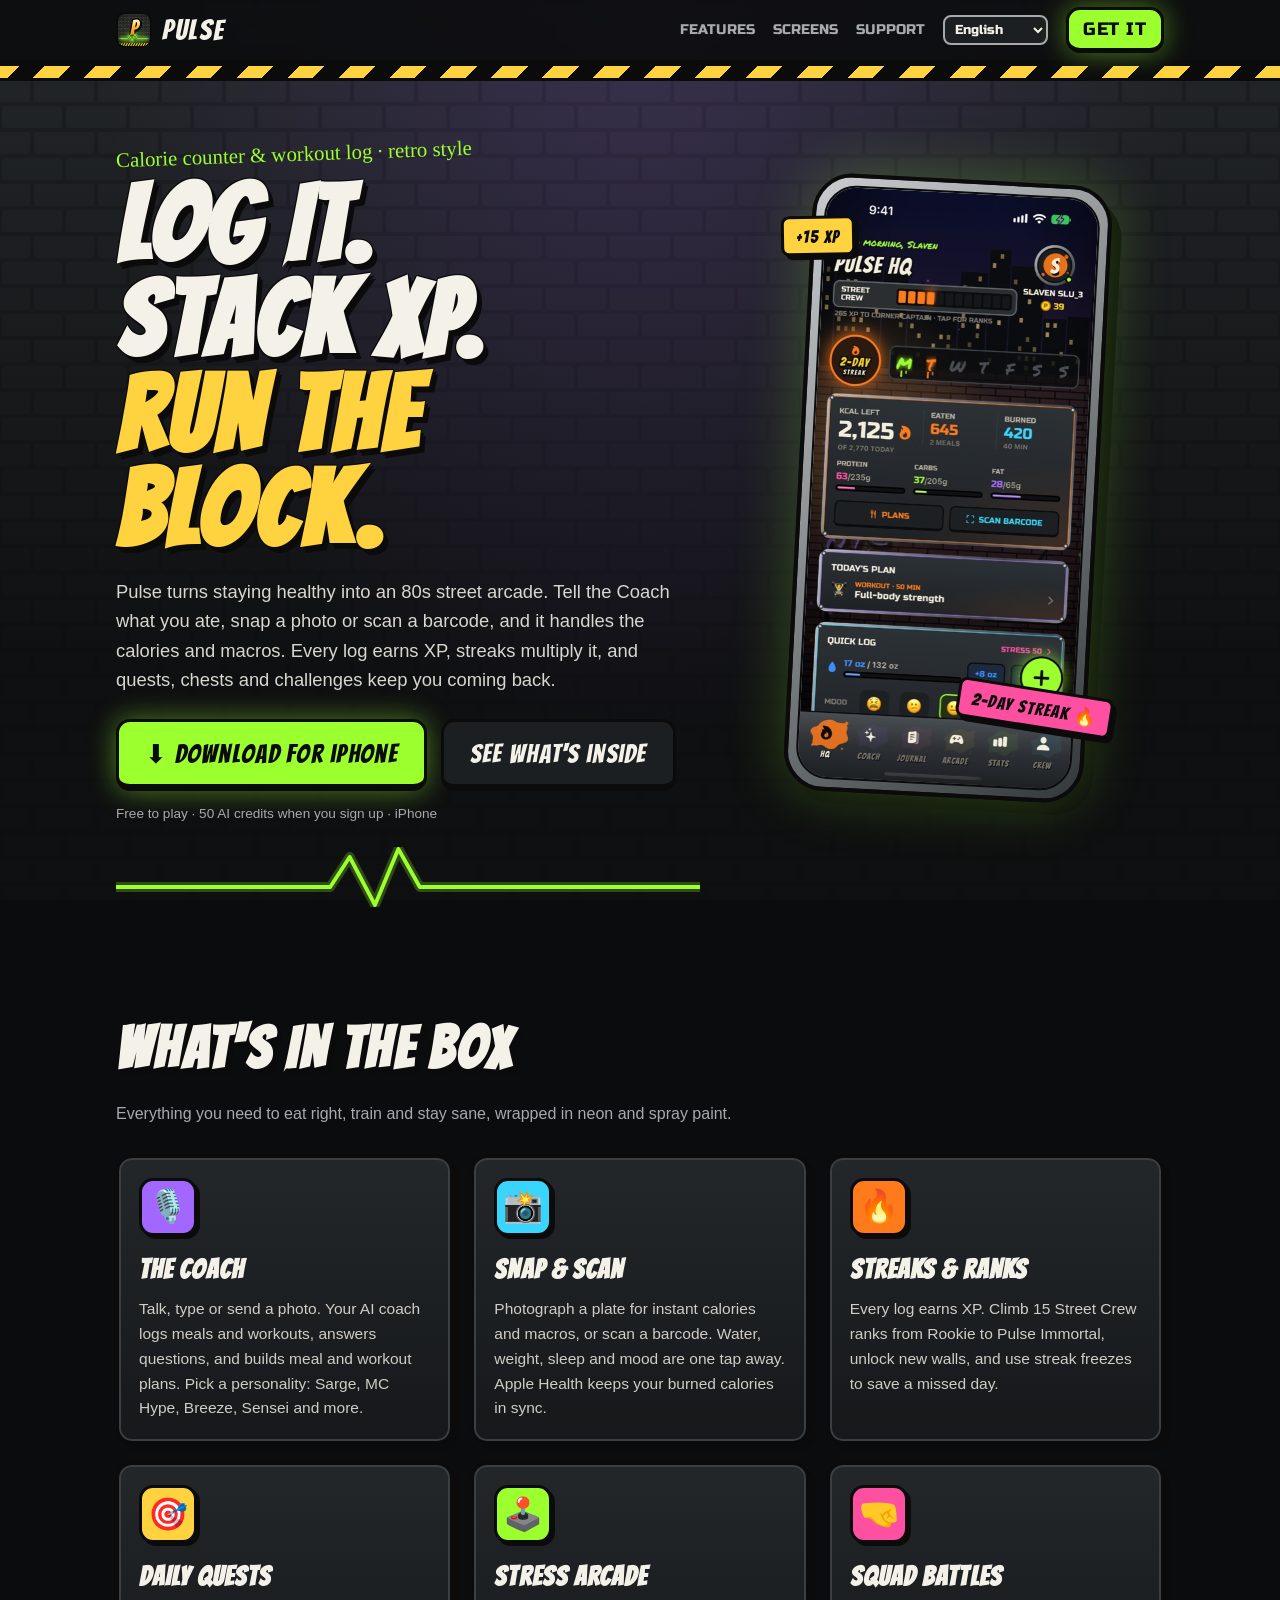
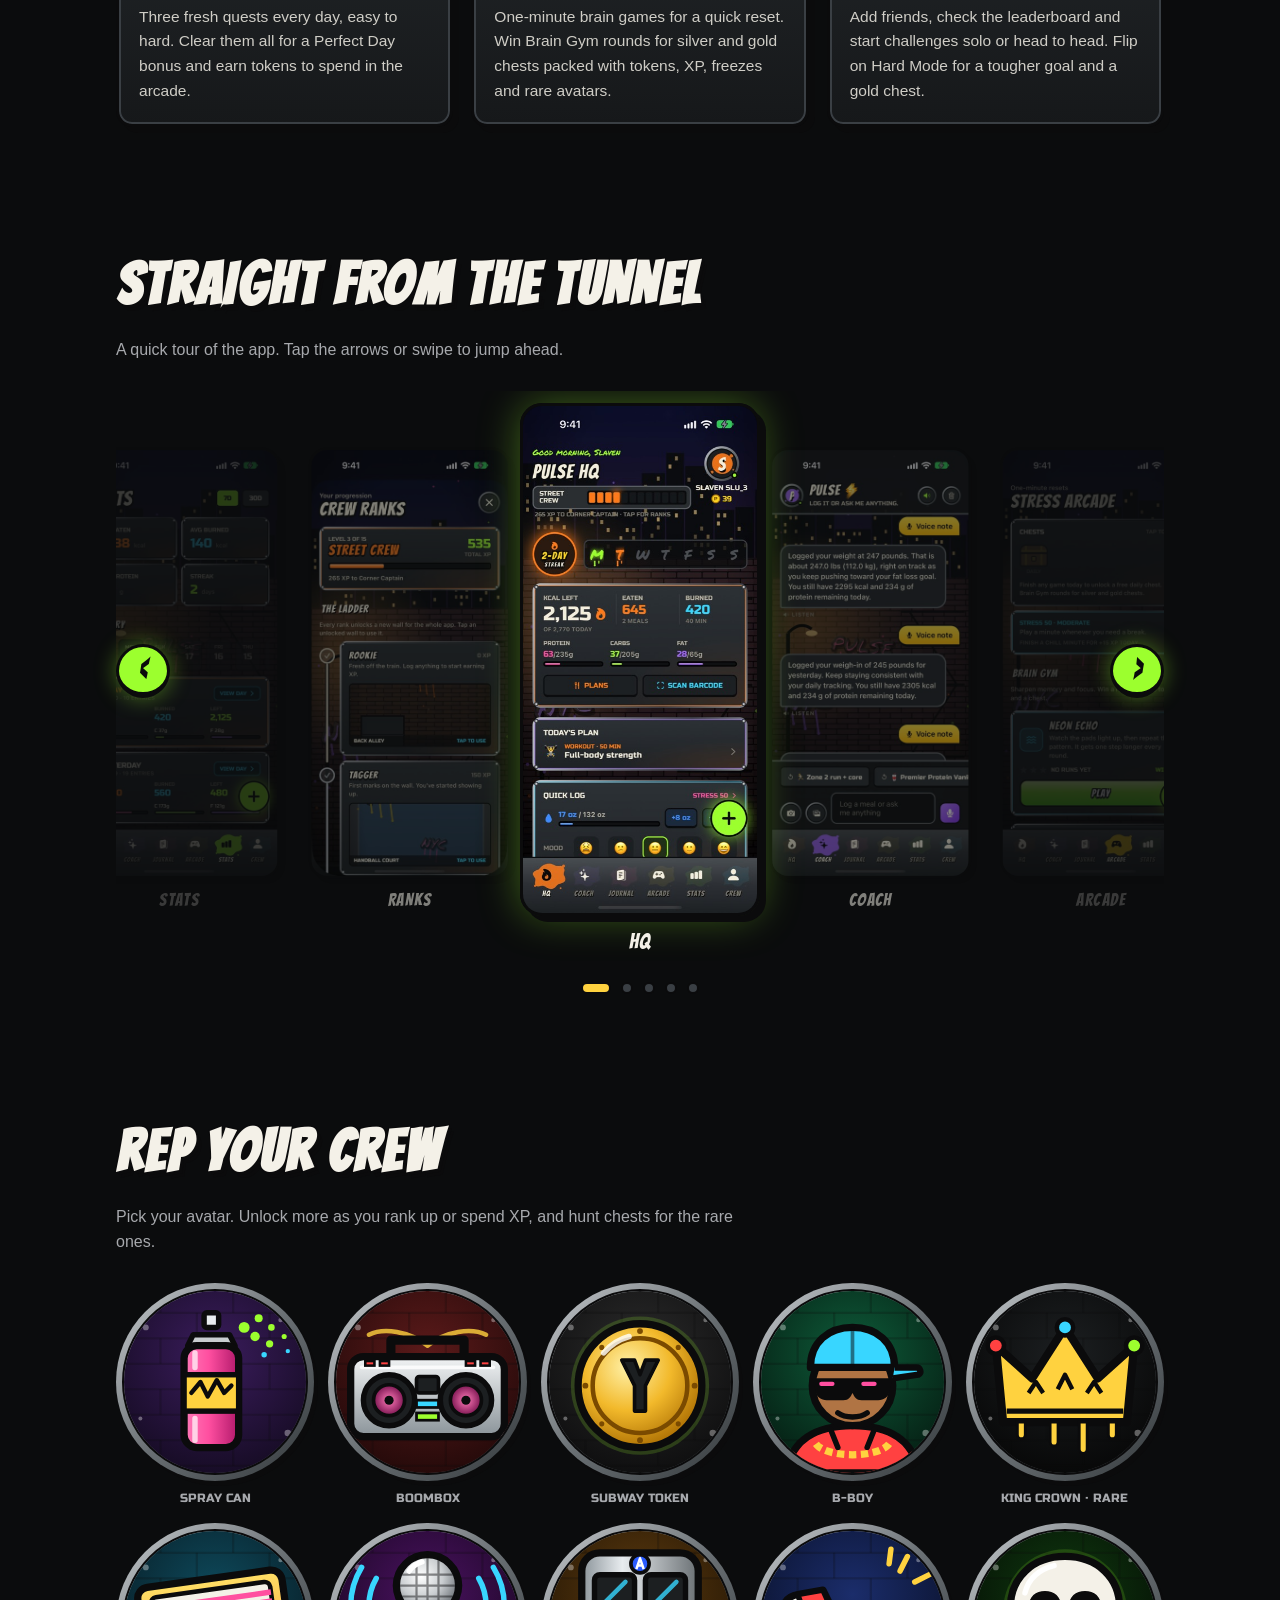
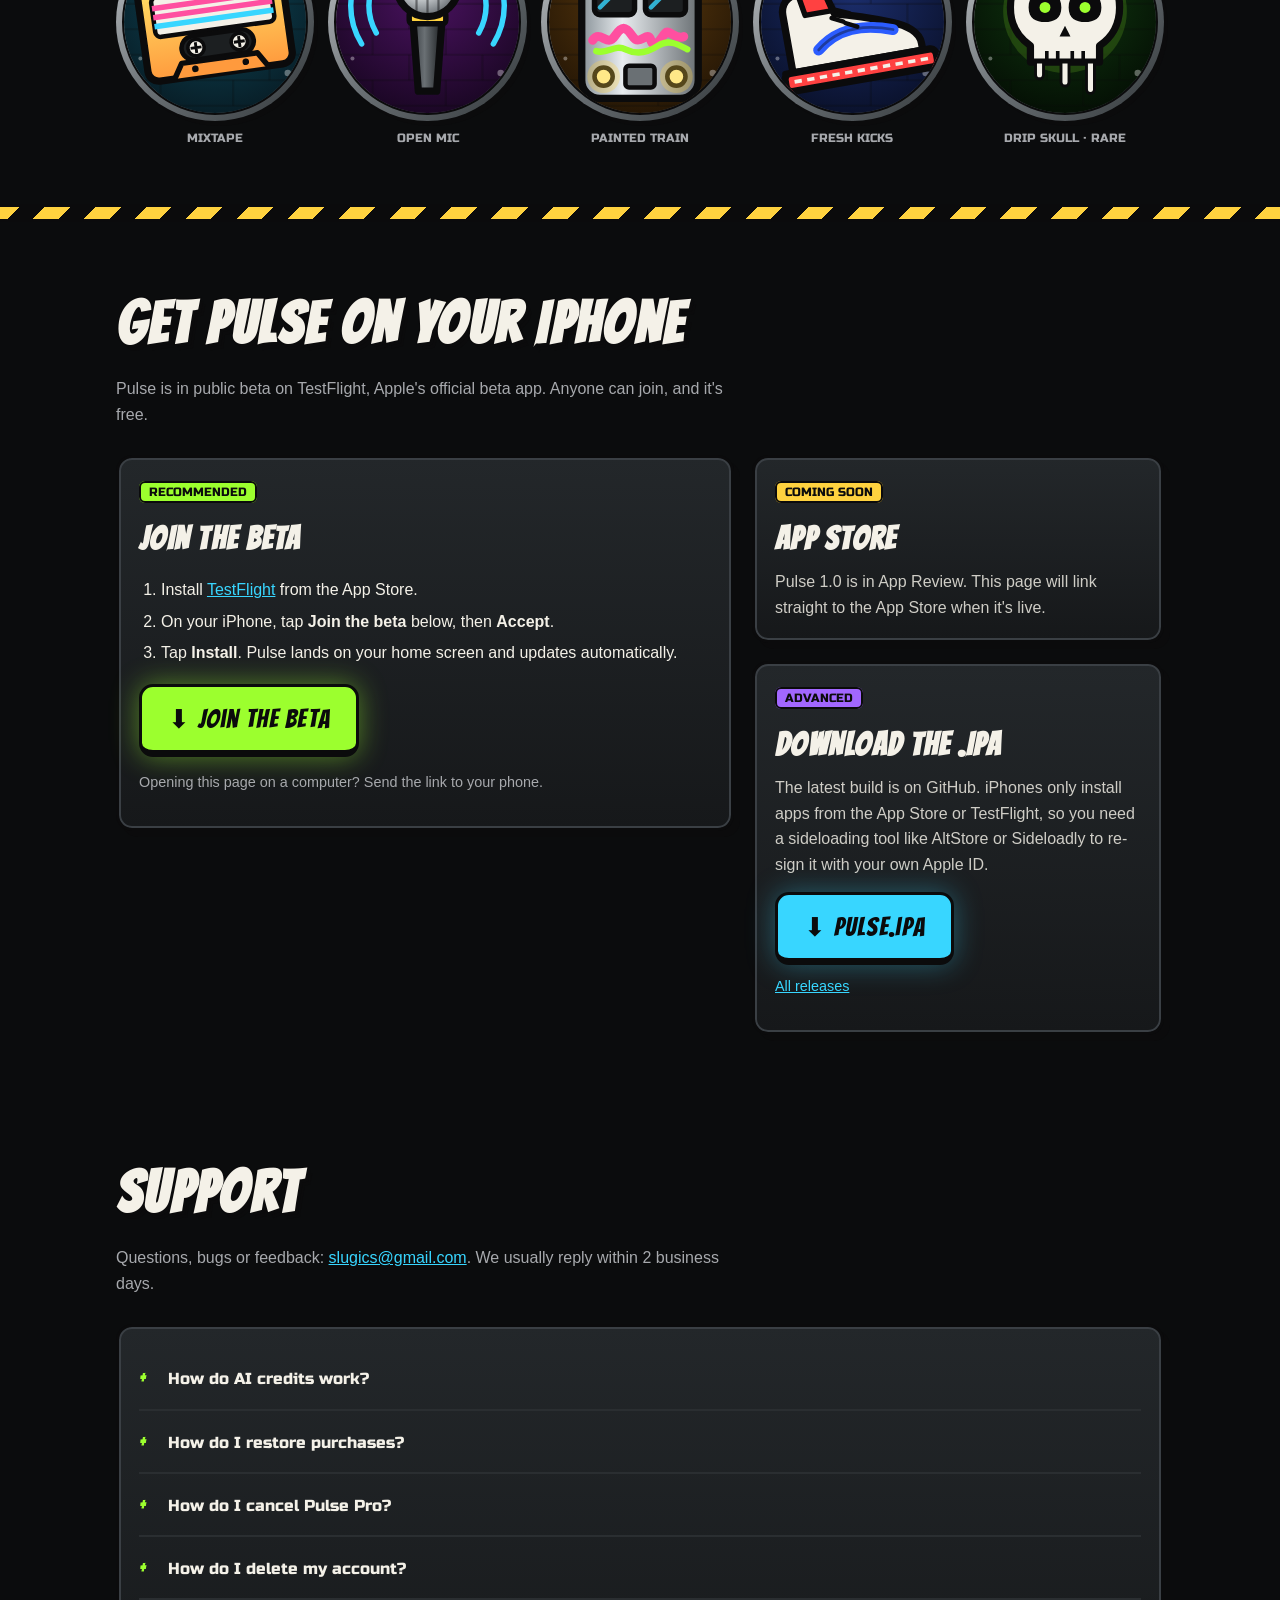
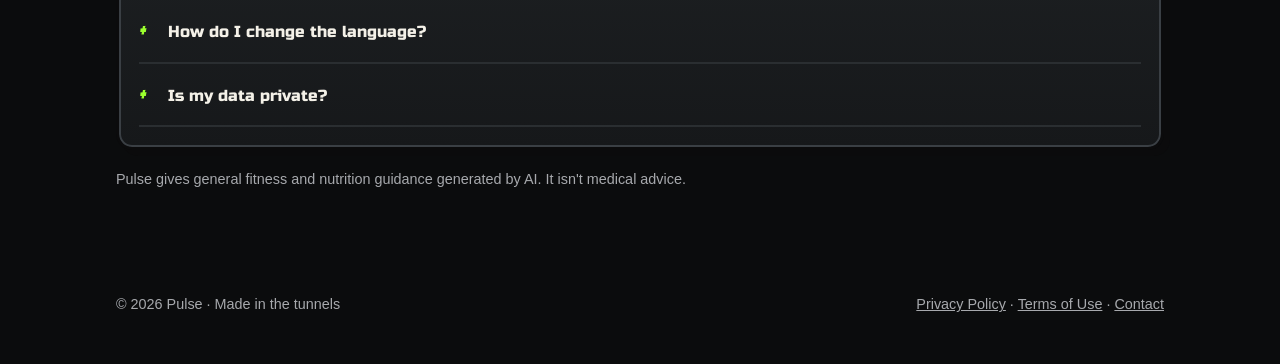
==== index.html @ f7d3ff86 "Use pulseretro.fit in share previews Co-Authored-By: Claude Opus 5.5 <noreply@anthropic.com>" ====
<!doctype html>
<html lang="en">
<head>
<meta charset="utf-8">
<meta name="viewport" content="width=device-width, initial-scale=1">
<title data-i18n="meta.title">Pulse: Retro Fitness Tracker</title>
<meta name="description" data-i18n-content="meta.desc" content="Pulse is a retro-style fitness tracker. Log meals, workouts, water and mood by talking, typing or snapping a photo. Count calories and macros, keep your streak, rank up and challenge your crew.">
<meta property="og:title" content="Pulse: Retro Fitness Tracker">
<meta property="og:description" content="Count calories, log workouts, keep your streak. A fitness tracker with an 80s retro style.">
<meta property="og:image" content="https://pulseretro.fit/img/icon.png">
<meta name="theme-color" content="#0b0c0d">
<link rel="icon" href="img/icon.png">
<link rel="apple-touch-icon" href="apple-touch-icon.png">
<link rel="preconnect" href="https://fonts.googleapis.com">
<link rel="preconnect" href="https://fonts.gstatic.com" crossorigin>
<link href="https://fonts.googleapis.com/css2?family=Bangers&family=Permanent+Marker&family=Russo+One&display=swap" rel="stylesheet">
<link rel="stylesheet" href="style.css">
</head>
<body>

<header class="top">
  <div class="wrap">
    <a class="brand" href="#"><img src="img/icon.png" alt=""><span>PULSE</span></a>
    <nav>
      <a href="#features" data-i18n="nav.features">Features</a>
      <a href="#screens" data-i18n="nav.screens">Screens</a>
      <a href="#support" data-i18n="nav.support">Support</a>
      <select class="lang" aria-label="Language"></select>
      <a class="btn" href="#install" data-i18n="nav.getIt">Get it</a>
    </nav>
  </div>
</header>

<div class="hazard"></div>

<section class="hero">
  <div class="wrap">
    <div>
      <span class="kicker" data-i18n="hero.kicker">Calorie counter &amp; workout log · retro style</span>
      <h1 class="outline" data-i18n-html="hero.title">LOG IT.<br>STACK XP.<br><span class="drip">RUN THE BLOCK.</span></h1>
      <p class="lead" data-i18n="hero.lead">Pulse turns staying healthy into an 80s street arcade. Tell the Coach what you ate, snap a photo or scan a barcode, and it handles the calories and macros. Every log earns XP, streaks multiply it, and quests, chests and challenges keep you coming back.</p>
      <div class="ctas">
        <a class="btn" href="#install" data-i18n="hero.download">⬇ Download for iPhone</a>
        <a class="btn ghost" href="#features" data-i18n="hero.see">See what's inside</a>
      </div>
      <p class="note" data-i18n="hero.note">Free to play · 50 AI credits when you sign up · iPhone</p>
    </div>
    <div class="phone">
      <img src="img/1-hq.jpg" alt="Pulse HQ screen: calories left, macros, streak and Street Crew rank" width="900" height="1951">
      <span class="sticker">+15 XP</span>
      <span class="sticker b" data-i18n="hero.streak">2-DAY STREAK 🔥</span>
    </div>
  </div>
  <div class="wrap">
    <svg class="pulse-line" viewBox="0 0 600 60" preserveAspectRatio="none" aria-hidden="true">
      <path d="M0 40H220l20-30 26 48 24-56 22 38H600" fill="none" stroke="#9cff2e" stroke-width="10" stroke-linejoin="round" opacity="0.25"/>
      <path d="M0 40H220l20-30 26 48 24-56 22 38H600" fill="none" stroke="#9cff2e" stroke-width="4" stroke-linejoin="round"/>
    </svg>
  </div>
</section>

<section id="features">
  <div class="wrap">
    <h2 class="section-title outline" data-i18n="features.title">WHAT'S IN THE BOX</h2>
    <p class="section-sub" data-i18n="features.sub">Everything you need to eat right, train and stay sane, wrapped in neon and spray paint.</p>
    <div class="features">
      <div class="panel feature">
        <div class="icon" style="background:var(--violet)">🎙️</div>
        <h3 data-i18n="f1.t">THE COACH</h3>
        <p data-i18n="f1.p">Talk, type or send a photo. Your AI coach logs meals and workouts, answers questions, and builds meal and workout plans. Pick a personality: Sarge, MC Hype, Breeze, Sensei and more.</p>
      </div>
      <div class="panel feature">
        <div class="icon" style="background:var(--cyan)">📸</div>
        <h3 data-i18n="f2.t">SNAP &amp; SCAN</h3>
        <p data-i18n="f2.p">Photograph a plate for instant calories and macros, or scan a barcode. Water, weight, sleep and mood are one tap away. Apple Health keeps your burned calories in sync.</p>
      </div>
      <div class="panel feature">
        <div class="icon" style="background:var(--orange)">🔥</div>
        <h3 data-i18n="f3.t">STREAKS &amp; RANKS</h3>
        <p data-i18n="f3.p">Every log earns XP. Climb 15 Street Crew ranks from Rookie to Pulse Immortal, unlock new walls, and use streak freezes to save a missed day.</p>
      </div>
      <div class="panel feature">
        <div class="icon" style="background:var(--yellow)">🎯</div>
        <h3 data-i18n="f4.t">DAILY QUESTS</h3>
        <p data-i18n="f4.p">Three fresh quests every day, easy to hard. Clear them all for a Perfect Day bonus and earn tokens to spend in the arcade.</p>
      </div>
      <div class="panel feature">
        <div class="icon" style="background:var(--lime)">🕹️</div>
        <h3 data-i18n="f5.t">STRESS ARCADE</h3>
        <p data-i18n="f5.p">One-minute brain games for a quick reset. Win Brain Gym rounds for silver and gold chests packed with tokens, XP, freezes and rare avatars.</p>
      </div>
      <div class="panel feature">
        <div class="icon" style="background:var(--pink)">🤜</div>
        <h3 data-i18n="f6.t">SQUAD BATTLES</h3>
        <p data-i18n="f6.p">Add friends, check the leaderboard and start challenges solo or head to head. Flip on Hard Mode for a tougher goal and a gold chest.</p>
      </div>
    </div>
  </div>
</section>

<section id="screens">
  <div class="wrap">
    <h2 class="section-title outline" data-i18n="screens.title">STRAIGHT FROM THE TUNNEL</h2>
    <p class="section-sub" data-i18n="screens.sub">A quick tour of the app. Tap the arrows or swipe to jump ahead.</p>
    <div class="shots" aria-roledescription="carousel" aria-label="App screenshots">
      <button class="arrow prev" type="button" aria-label="Previous screen" data-i18n-aria="screens.prev">‹</button>
      <div class="viewport">
        <div class="track">
      <figure><img src="img/1-hq.jpg" alt="HQ: daily calories, macros and streak" loading="lazy" width="900" height="1951"><figcaption>HQ</figcaption></figure>
      <figure><img src="img/2-coach.jpg" alt="Coach: chat with your AI coach" loading="lazy" width="900" height="1951"><figcaption>COACH</figcaption></figure>
      <figure><img src="img/3-arcade.jpg" alt="Stress Arcade: chests and brain games" loading="lazy" width="900" height="1951"><figcaption>ARCADE</figcaption></figure>
      <figure><img src="img/4-stats.jpg" alt="Stats: trends and history" loading="lazy" width="900" height="1951"><figcaption data-i18n="cap.stats">STATS</figcaption></figure>
      <figure><img src="img/5-ranks.jpg" alt="Ranks: the Street Crew ladder" loading="lazy" width="900" height="1951"><figcaption data-i18n="cap.ranks">RANKS</figcaption></figure>
        </div>
      </div>
      <button class="arrow next" type="button" aria-label="Next screen" data-i18n-aria="screens.next">›</button>
      <div class="dots" role="tablist" aria-label="Choose a screen"></div>
    </div>
  </div>
</section>

<section id="crew">
  <div class="wrap">
    <h2 class="section-title outline" data-i18n="crew.title">REP YOUR CREW</h2>
    <p class="section-sub" data-i18n="crew.sub">Pick your avatar. Unlock more as you rank up or spend XP, and hunt chests for the rare ones.</p>
    <div class="crew">
      <figure><div class="ring"><img src="img/avatars/spray.svg" alt="" loading="lazy"></div><figcaption>Spray Can</figcaption></figure>
      <figure><div class="ring"><img src="img/avatars/boombox.svg" alt="" loading="lazy"></div><figcaption>Boombox</figcaption></figure>
      <figure><div class="ring"><img src="img/avatars/token.svg" alt="" loading="lazy"></div><figcaption>Subway Token</figcaption></figure>
      <figure><div class="ring"><img src="img/avatars/bboy.svg" alt="" loading="lazy"></div><figcaption>B-Boy</figcaption></figure>
      <figure><div class="ring"><img src="img/avatars/crown.svg" alt="" loading="lazy"></div><figcaption>King Crown · rare</figcaption></figure>
      <figure><div class="ring"><img src="img/avatars/cassette.svg" alt="" loading="lazy"></div><figcaption>Mixtape</figcaption></figure>
      <figure><div class="ring"><img src="img/avatars/mic.svg" alt="" loading="lazy"></div><figcaption>Open Mic</figcaption></figure>
      <figure><div class="ring"><img src="img/avatars/train.svg" alt="" loading="lazy"></div><figcaption>Painted Train</figcaption></figure>
      <figure><div class="ring"><img src="img/avatars/sneaker.svg" alt="" loading="lazy"></div><figcaption>Fresh Kicks</figcaption></figure>
      <figure><div class="ring"><img src="img/avatars/skull.svg" alt="" loading="lazy"></div><figcaption>Drip Skull · rare</figcaption></figure>
    </div>
  </div>
</section>

<div class="hazard"></div>

<section id="install">
  <div class="wrap">
    <h2 class="section-title outline" data-i18n="install.title">GET PULSE ON YOUR IPHONE</h2>
    <p class="section-sub" data-i18n="install.sub">Pulse is in public beta on TestFlight, Apple's official beta app. Anyone can join, and it's free.</p>
    <div class="install">
      <div class="panel">
        <span class="badge" data-i18n="badge.rec">Recommended</span>
        <h3 data-i18n="beta.t">JOIN THE BETA</h3>
        <ol>
          <li data-i18n-html="beta.1">Install <a href="https://apps.apple.com/app/testflight/id899247664">TestFlight</a> from the App Store.</li>
          <li data-i18n-html="beta.2">On your iPhone, tap <strong>Join the beta</strong> below, then <strong>Accept</strong>.</li>
          <li data-i18n-html="beta.3">Tap <strong>Install</strong>. Pulse lands on your home screen and updates automatically.</li>
        </ol>
        <a class="btn" href="https://testflight.apple.com/join/YmezgdX3" data-i18n="beta.btn">⬇ Join the beta</a>
        <p class="dim" style="margin-top:14px" data-i18n="beta.note">Opening this page on a computer? Send the link to your phone.</p>
      </div>
      <div class="side">
        <div class="panel">
          <span class="badge soon" data-i18n="badge.soon">Coming soon</span>
          <h3 data-i18n="store.t">APP STORE</h3>
          <p style="margin:0;color:#cfcdc6" data-i18n="store.p">Pulse 1.0 is in App Review. This page will link straight to the App Store when it's live.</p>
        </div>
        <div class="panel">
          <span class="badge adv" data-i18n="badge.adv">Advanced</span>
          <h3 data-i18n="ipa.t">DOWNLOAD THE .IPA</h3>
          <p style="margin:0 0 14px;color:#cfcdc6" data-i18n="ipa.p">The latest build is on GitHub. iPhones only install apps from the App Store or TestFlight, so you need a sideloading tool like AltStore or Sideloadly to re-sign it with your own Apple ID.</p>
          <a class="btn alt" href="https://github.com/sslugic/pulse/releases/latest/download/Pulse.ipa">⬇ Pulse.ipa</a>
          <p class="dim" style="margin-top:10px"><a href="https://github.com/sslugic/pulse/releases" data-i18n="ipa.all">All releases</a></p>
        </div>
      </div>
    </div>
  </div>
</section>

<section id="support">
  <div class="wrap">
    <h2 class="section-title outline" data-i18n="support.title">SUPPORT</h2>
    <p class="section-sub" data-i18n-html="support.sub">Questions, bugs or feedback: <a href="mailto:slugics@gmail.com">slugics@gmail.com</a>. We usually reply within 2 business days.</p>
    <div class="panel faq">
      <details><summary data-i18n="faq1.q">How do AI credits work?</summary><p data-i18n-html="faq1.a">The Coach, plans and recaps use AI credits. New accounts get 50 free credits. You can buy credit packs or subscribe to Pulse Pro in Crew → Credits, where the cost of each feature is listed. You can also earn free credits by inviting friends or trading XP.</p></details>
      <details><summary data-i18n="faq2.q">How do I restore purchases?</summary><p data-i18n-html="faq2.a">Crew → Credits → Restore purchases. Sign in with the same Apple ID you bought with.</p></details>
      <details><summary data-i18n="faq3.q">How do I cancel Pulse Pro?</summary><p data-i18n-html="faq3.a">iPhone Settings → your name → Subscriptions → Pulse Pro → Cancel. You keep your credits until the end of the period.</p></details>
      <details><summary data-i18n="faq4.q">How do I delete my account?</summary><p data-i18n-html="faq4.a">Crew → Account → Delete account. This deletes your account, credits and cloud backup.</p></details>
      <details><summary data-i18n="faq5.q">How do I change the language?</summary><p data-i18n-html="faq5.a">Pulse follows your iPhone's language. To change it just for Pulse: Settings → Apps → Pulse → Language.</p></details>
      <details><summary data-i18n="faq6.q">Is my data private?</summary><p data-i18n-html="faq6.a">Your logs stay on your phone unless you turn on cloud backup. Read the <a href="privacy.html">Privacy Policy</a> for the details.</p></details>
    </div>
    <p class="dim" style="margin-top:18px" data-i18n="support.disclaimer">Pulse gives general fitness and nutrition guidance generated by AI. It isn't medical advice.</p>
  </div>
</section>

<footer>
  <div class="wrap">
    <span data-i18n="footer.made">© 2026 Pulse · Made in the tunnels</span>
    <span><a href="privacy.html" data-i18n="footer.privacy">Privacy Policy</a> · <a href="terms.html" data-i18n="footer.terms">Terms of Use</a> · <a href="mailto:slugics@gmail.com" data-i18n="footer.contact">Contact</a></span>
  </div>
</footer>

<script>
  // Screenshot slideshow: the active screen sits centred and advances on its own; arrows, dots,
  // swipes and taps on a neighbour jump to a screen. Pauses on hover, focus and when off-screen.
  (function () {
    var root = document.querySelector('.shots');
    if (!root) return;
    var viewport = root.querySelector('.viewport');
    var track = root.querySelector('.track');
    var slides = Array.prototype.slice.call(track.children);
    var dots = root.querySelector('.dots');
    var i = 0, timer = null, hover = false, visible = true;
    var reduced = window.matchMedia('(prefers-reduced-motion: reduce)').matches;

    slides.forEach(function (fig, n) {
      var b = document.createElement('button');
      b.type = 'button';
      b.setAttribute('aria-label', fig.querySelector('figcaption').textContent);
      b.addEventListener('click', function () { go(n); });
      dots.appendChild(b);
      fig.addEventListener('click', function () { if (n !== i) go(n); });
    });

    // Each screen sits at its circular distance from the active one (-2..2 for five), so there are
    // always neighbours on both sides; one that wraps around the back moves without animating.
    var prevOff = [];
    function layout() {
      var w = slides[0].offsetWidth, gap = w * 0.12, half = Math.floor(slides.length / 2);
      track.style.height = slides[0].offsetHeight + 'px';
      slides.forEach(function (f, n) {
        var off = ((n - i + slides.length + half) % slides.length) - half;
        f.classList.toggle('jump', prevOff[n] != null && Math.abs(off - prevOff[n]) > 1);
        prevOff[n] = off;
        var scale = off === 0 ? 1 : 0.84;
        f.style.transform = 'translateX(' + off * (w * 0.84 + gap) + 'px) scale(' + scale + ')';
        f.style.opacity = off === 0 ? '1' : Math.abs(off) === 1 ? '0.5' : '0.2';
        f.classList.toggle('on', off === 0);
        f.setAttribute('aria-hidden', off === 0 ? 'false' : 'true');
      });
      Array.prototype.forEach.call(dots.children, function (d, n) { d.setAttribute('aria-current', n === i ? 'true' : 'false'); });
    }
    function go(n) { i = (n + slides.length) % slides.length; layout(); restart(); }
    function restart() {
      clearInterval(timer);
      if (!reduced && !hover && visible) timer = setInterval(function () { i = (i + 1) % slides.length; layout(); }, 3500);
    }

    root.querySelector('.prev').addEventListener('click', function () { go(i - 1); });
    root.querySelector('.next').addEventListener('click', function () { go(i + 1); });
    root.addEventListener('mouseenter', function () { hover = true; restart(); });
    root.addEventListener('mouseleave', function () { hover = false; restart(); });
    root.addEventListener('keydown', function (e) {
      if (e.key === 'ArrowLeft') go(i - 1);
      if (e.key === 'ArrowRight') go(i + 1);
    });

    var startX = null;
    viewport.addEventListener('touchstart', function (e) { startX = e.touches[0].clientX; }, { passive: true });
    viewport.addEventListener('touchend', function (e) {
      if (startX == null) return;
      var dx = e.changedTouches[0].clientX - startX;
      if (Math.abs(dx) > 40) go(dx < 0 ? i + 1 : i - 1);
      startX = null;
    });

    if ('IntersectionObserver' in window) {
      new IntersectionObserver(function (es) { visible = es[0].isIntersecting; restart(); }).observe(root);
    }
    window.addEventListener('resize', layout);
    window.addEventListener('load', layout);
    layout();
    restart();
  })();
</script>
<script src="i18n.js"></script>
</body>
</html>
---- style.css ----
/* Pulse site: 80s subway graffiti. Brick wall, ink outlines, neon, hazard tape. */
:root {
  --bg: #0b0c0d;
  --wall: #1a1c1e;
  --ink: #0b0b0c;
  --card: #1c1f21;
  --text: #f4f1e8;
  --dim: #a7a9ad;
  --lime: #9cff2e;
  --cyan: #38d6ff;
  --pink: #ff4fa0;
  --yellow: #ffd23f;
  --orange: #ff7a1a;
  --violet: #a267ff;
  --red: #ff4141;
  --comic: 'Bangers', Impact, sans-serif;
  --tag: 'Permanent Marker', cursive;
  --block: 'Russo One', system-ui, sans-serif;
}
* { box-sizing: border-box; }
html { scroll-behavior: smooth; }
html { background: var(--bg); }
body {
  margin: 0;
  color: var(--text);
  font: 16px/1.6 -apple-system, BlinkMacSystemFont, 'Segoe UI', Roboto, sans-serif;
}
body::before {
  /* Brick wall (offset rows) fading into the dark. */
  content: '';
  position: fixed;
  inset: 0;
  z-index: -1;
  background:
    radial-gradient(ellipse at 50% 0%, rgba(162, 103, 255, 0.18), transparent 60%),
    linear-gradient(180deg, rgba(11, 12, 13, 0.25), rgba(11, 12, 13, 0.9) 75%),
    url("data:image/svg+xml,%3Csvg xmlns='http://www.w3.org/2000/svg' width='64' height='52'%3E%3Crect width='64' height='52' fill='%23232628'/%3E%3Cg fill='%232c3033'%3E%3Crect x='2' y='2' width='60' height='22' rx='3'/%3E%3Crect x='-30' y='28' width='60' height='22' rx='3'/%3E%3Crect x='34' y='28' width='60' height='22' rx='3'/%3E%3C/g%3E%3C/svg%3E");
}
a { color: var(--cyan); }
img { max-width: 100%; height: auto; display: block; }

/* ---------- shared bits ---------- */
.wrap { width: 100%; max-width: 1080px; margin: 0 auto; padding: 0 16px; }
.hazard { height: 18px; background: repeating-linear-gradient(-45deg, var(--yellow) 0 18px, var(--ink) 18px 36px); border-block: 3px solid var(--ink); }
.comic { font-family: var(--comic); letter-spacing: 0.04em; font-weight: 400; line-height: 0.95; }
.tag { font-family: var(--tag); }
.block { font-family: var(--block); }
.outline { color: var(--text); text-shadow: 3px 3px 0 var(--ink), -1px -1px 0 var(--ink), 1px -1px 0 var(--ink), -1px 1px 0 var(--ink), 5px 6px 0 var(--ink); }
.btn {
  display: inline-flex; align-items: center; gap: 10px;
  font-family: var(--comic); font-size: 1.6rem; letter-spacing: 0.05em; text-decoration: none;
  color: var(--ink); background: var(--lime);
  padding: 12px 26px 10px; border: 3px solid var(--ink); border-bottom-width: 7px; border-radius: 14px;
  box-shadow: 0 0 28px rgba(156, 255, 46, 0.45);
  transition: transform 0.08s ease, border-bottom-width 0.08s ease;
}
.btn:hover { transform: translateY(-2px); }
.btn:active { transform: translateY(3px); border-bottom-width: 4px; }
.btn.alt { background: var(--cyan); box-shadow: 0 0 28px rgba(56, 214, 255, 0.35); }
.btn.ghost { background: var(--card); color: var(--text); box-shadow: none; }
.btn small { font-family: var(--block); font-size: 0.75rem; letter-spacing: 0; }
.sticker {
  display: inline-block; font-family: var(--comic); font-size: 1.1rem; letter-spacing: 0.06em;
  color: var(--ink); background: var(--yellow); padding: 4px 12px 2px;
  border: 3px solid var(--ink); border-radius: 8px; transform: rotate(-4deg); box-shadow: 4px 4px 0 var(--ink);
}
.panel {
  background: linear-gradient(180deg, #23272a, #16181a);
  border: 3px solid var(--ink); border-radius: 16px;
  box-shadow: 0 0 0 2px #3a3f44 inset, 6px 6px 0 var(--ink);
  padding: 20px;
}

/* ---------- header ---------- */
.top { position: sticky; top: 0; z-index: 10; background: rgba(11, 12, 13, 0.88); backdrop-filter: blur(8px); border-bottom: 3px solid var(--ink); }
.top .wrap { display: flex; align-items: center; justify-content: space-between; gap: 12px; height: 60px; }
.brand { display: flex; align-items: center; gap: 10px; text-decoration: none; color: var(--text); }
.brand img { width: 36px; height: 36px; border-radius: 9px; border: 2px solid var(--ink); }
.brand span { font-family: var(--comic); font-size: 1.8rem; letter-spacing: 0.06em; }
.top nav { display: flex; gap: 18px; align-items: center; }
.top nav a { font-family: var(--block); font-size: 0.85rem; color: var(--dim); text-decoration: none; text-transform: uppercase; }
.top nav a:hover { color: var(--lime); }
.top nav .btn { font-size: 1.1rem; padding: 6px 14px 4px; border-bottom-width: 5px; color: var(--ink); }
@media (max-width: 720px) { .top nav a:not(.btn) { display: none; } }

/* ---------- hero ---------- */
.hero { padding: 56px 0 40px; overflow: hidden; }
.hero .wrap { display: grid; grid-template-columns: 1.15fr 0.85fr; gap: 32px; align-items: center; }
.hero .kicker { font-family: var(--tag); color: var(--lime); font-size: 1.3rem; transform: rotate(-2deg); display: inline-block; }
.hero h1 { font-family: var(--comic); font-size: clamp(3.4rem, 9vw, 6.6rem); margin: 8px 0 12px; letter-spacing: 0.03em; line-height: 0.9; }
.hero h1 .drip { color: var(--yellow); position: relative; }
.hero p.lead { font-size: 1.15rem; color: #d8d6cf; max-width: 34em; }
.hero .ctas { display: flex; gap: 14px; flex-wrap: wrap; margin-top: 24px; }
.hero .note { font-size: 0.85rem; color: var(--dim); margin-top: 12px; }
.phone {
  position: relative; width: min(300px, 80vw); margin: 0 auto;
  border: 4px solid var(--ink); border-radius: 40px; padding: 8px; background: linear-gradient(135deg, #c9cdd0, #33383b);
  box-shadow: 0 0 60px rgba(156, 255, 46, 0.25), 10px 12px 0 var(--ink); transform: rotate(3deg);
}
.phone img { border-radius: 32px; border: 2px solid var(--ink); }
.phone .sticker { position: absolute; top: 40px; left: -34px; }
.phone .sticker.b { top: auto; bottom: 70px; left: auto; right: -30px; background: var(--pink); transform: rotate(6deg); }
.pulse-line { width: 100%; height: 60px; margin-top: 8px; }
@media (max-width: 860px) { .hero .wrap { grid-template-columns: 1fr; } .phone { margin-top: 24px; } }

/* ---------- sections ---------- */
section { padding: 56px 0; }
.section-title { font-family: var(--comic); font-size: clamp(2.4rem, 6vw, 3.6rem); margin: 0 0 6px; letter-spacing: 0.04em; }
.section-sub { color: var(--dim); margin: 0 0 28px; max-width: 40em; }
.features { display: grid; grid-template-columns: repeat(3, 1fr); gap: 18px; }
.feature { position: relative; }
.feature .icon { font-size: 2rem; width: 58px; height: 58px; display: grid; place-items: center; border: 3px solid var(--ink); border-radius: 14px; margin-bottom: 12px; box-shadow: 3px 3px 0 var(--ink); }
.feature h3 { font-family: var(--comic); font-size: 1.7rem; letter-spacing: 0.04em; margin: 0 0 6px; }
.feature p { margin: 0; color: #cfcdc6; font-size: 0.97rem; }
@media (max-width: 860px) { .features { grid-template-columns: 1fr 1fr; } }
@media (max-width: 560px) { .features { grid-template-columns: 1fr; } }

.shots { position: relative; }
.shots .viewport { overflow: hidden; padding: 12px 0 8px; touch-action: pan-y; }
.shots .track { position: relative; height: 600px; }
.shots figure {
  position: absolute; top: 0; left: 50%; width: 240px; margin: 0 0 0 -120px; cursor: pointer;
  transition: transform 0.6s cubic-bezier(0.22, 1, 0.36, 1), opacity 0.6s ease;
}
.shots figure.on { cursor: default; z-index: 1; }
.shots figure.jump { transition: none; }
.shots img { border: 3px solid var(--ink); border-radius: 22px; box-shadow: 6px 6px 0 var(--ink); }
.shots figure.on img { box-shadow: 6px 6px 0 var(--ink), 0 0 40px rgba(156, 255, 46, 0.35); }
.shots .arrow {
  position: absolute; top: 42%; z-index: 2; width: 54px; height: 54px; border-radius: 50%;
  display: grid; place-items: center; cursor: pointer;
  font-family: var(--comic); font-size: 2rem; line-height: 1; color: var(--ink); background: var(--lime);
  border: 3px solid var(--ink); border-bottom-width: 6px; box-shadow: 0 0 22px rgba(156, 255, 46, 0.4);
}
.shots .arrow:active { border-bottom-width: 3px; transform: translateY(2px); }
.shots .arrow.prev { left: 0; }
.shots .arrow.next { right: 0; }
.shots .dots { display: flex; justify-content: center; gap: 10px; margin-top: 14px; }
.shots .dots button { width: 12px; height: 12px; padding: 0; border-radius: 50%; border: 2px solid var(--ink); background: #3a3f44; cursor: pointer; }
.shots .dots button[aria-current='true'] { background: var(--yellow); width: 30px; border-radius: 6px; }
@media (max-width: 560px) { .shots figure { width: 200px; margin-left: -100px; } .shots .arrow { width: 44px; height: 44px; font-size: 1.6rem; } }
@media (prefers-reduced-motion: reduce) { .shots .track, .shots figure { transition: none; } }
.shots figcaption { font-family: var(--comic); font-size: 1.3rem; letter-spacing: 0.05em; margin-top: 10px; text-align: center; }

.crew { display: grid; grid-template-columns: repeat(5, 1fr); gap: 14px; }
.crew figure { margin: 0; text-align: center; }
.crew .ring { aspect-ratio: 1; border-radius: 50%; padding: 6px; background: linear-gradient(135deg, #c9cdd0, #6a7074 50%, #33383b); box-shadow: 4px 5px 0 var(--ink); }
.crew .ring img { width: 100%; height: 100%; border-radius: 50%; border: 2px solid var(--ink); }
.crew figcaption { font-family: var(--block); font-size: 0.75rem; color: var(--dim); margin-top: 8px; text-transform: uppercase; }
@media (max-width: 560px) { .crew { grid-template-columns: repeat(3, 1fr); } }

/* ---------- install ---------- */
.install { display: grid; grid-template-columns: 1.2fr 0.8fr; gap: 18px; align-items: start; }
.install ol { margin: 12px 0 18px; padding-left: 22px; }
.install li { margin: 6px 0; }
.install .badge { font-family: var(--block); font-size: 0.72rem; text-transform: uppercase; color: var(--ink); background: var(--lime); padding: 2px 8px; border-radius: 6px; border: 2px solid var(--ink); }
.install .badge.soon { background: var(--yellow); }
.install .badge.adv { background: var(--violet); }
.install h3 { font-family: var(--comic); font-size: 2rem; letter-spacing: 0.04em; margin: 10px 0 4px; }
.install .side { display: grid; gap: 18px; }
@media (max-width: 860px) { .install { grid-template-columns: 1fr; } }

/* ---------- faq ---------- */
.faq details { border-bottom: 2px solid #2a2e31; padding: 14px 0; }
.faq summary { cursor: pointer; font-family: var(--block); font-size: 1rem; list-style: none; }
.faq summary::before { content: '+'; display: inline-block; width: 1.4em; color: var(--lime); font-family: var(--comic); font-size: 1.3rem; }
.faq details[open] summary::before { content: '–'; }
.faq p { margin: 8px 0 0 1.6em; color: #cfcdc6; }

footer { padding: 32px 0 48px; color: var(--dim); font-size: 0.9rem; }
footer .wrap { display: flex; gap: 16px; justify-content: space-between; flex-wrap: wrap; }
footer a { color: var(--dim); }

/* ---------- legal pages (privacy, terms) ---------- */
main { max-width: 760px; margin: 0 auto; padding: 32px 16px 64px; }
main h1 { font-family: var(--comic); font-size: 2.8rem; letter-spacing: 0.04em; margin: 0 0 4px; font-weight: 400; }
main h1 span { color: var(--lime); }
main h2 { font-family: var(--block); font-size: 1.1rem; margin: 32px 0 8px; font-weight: 400; color: var(--yellow); }
main p, main li { color: #dcdad3; }
main nav { display: flex; gap: 16px; margin: 8px 0 24px; flex-wrap: wrap; font-family: var(--block); font-size: 0.85rem; text-transform: uppercase; }
.dim { color: var(--dim); font-size: 0.9rem; }
.card { background: var(--card); border: 3px solid var(--ink); border-radius: 14px; box-shadow: 5px 5px 0 var(--ink); padding: 16px 20px; margin: 16px 0; }
ul { padding-left: 20px; }

@media (prefers-reduced-motion: reduce) { html { scroll-behavior: auto; } .btn { transition: none; } }

/* Language picker (i18n.js fills the options). Stays visible on phones, unlike the other nav links. */
select.lang { font-family: var(--block); font-size: 0.8rem; color: var(--text); background: var(--card); border: 2px solid var(--dim); border-radius: 8px; padding: 4px 6px; cursor: pointer; }
select.lang:hover, select.lang:focus { border-color: var(--lime); outline: none; }
main nav select.lang { margin-left: auto; }
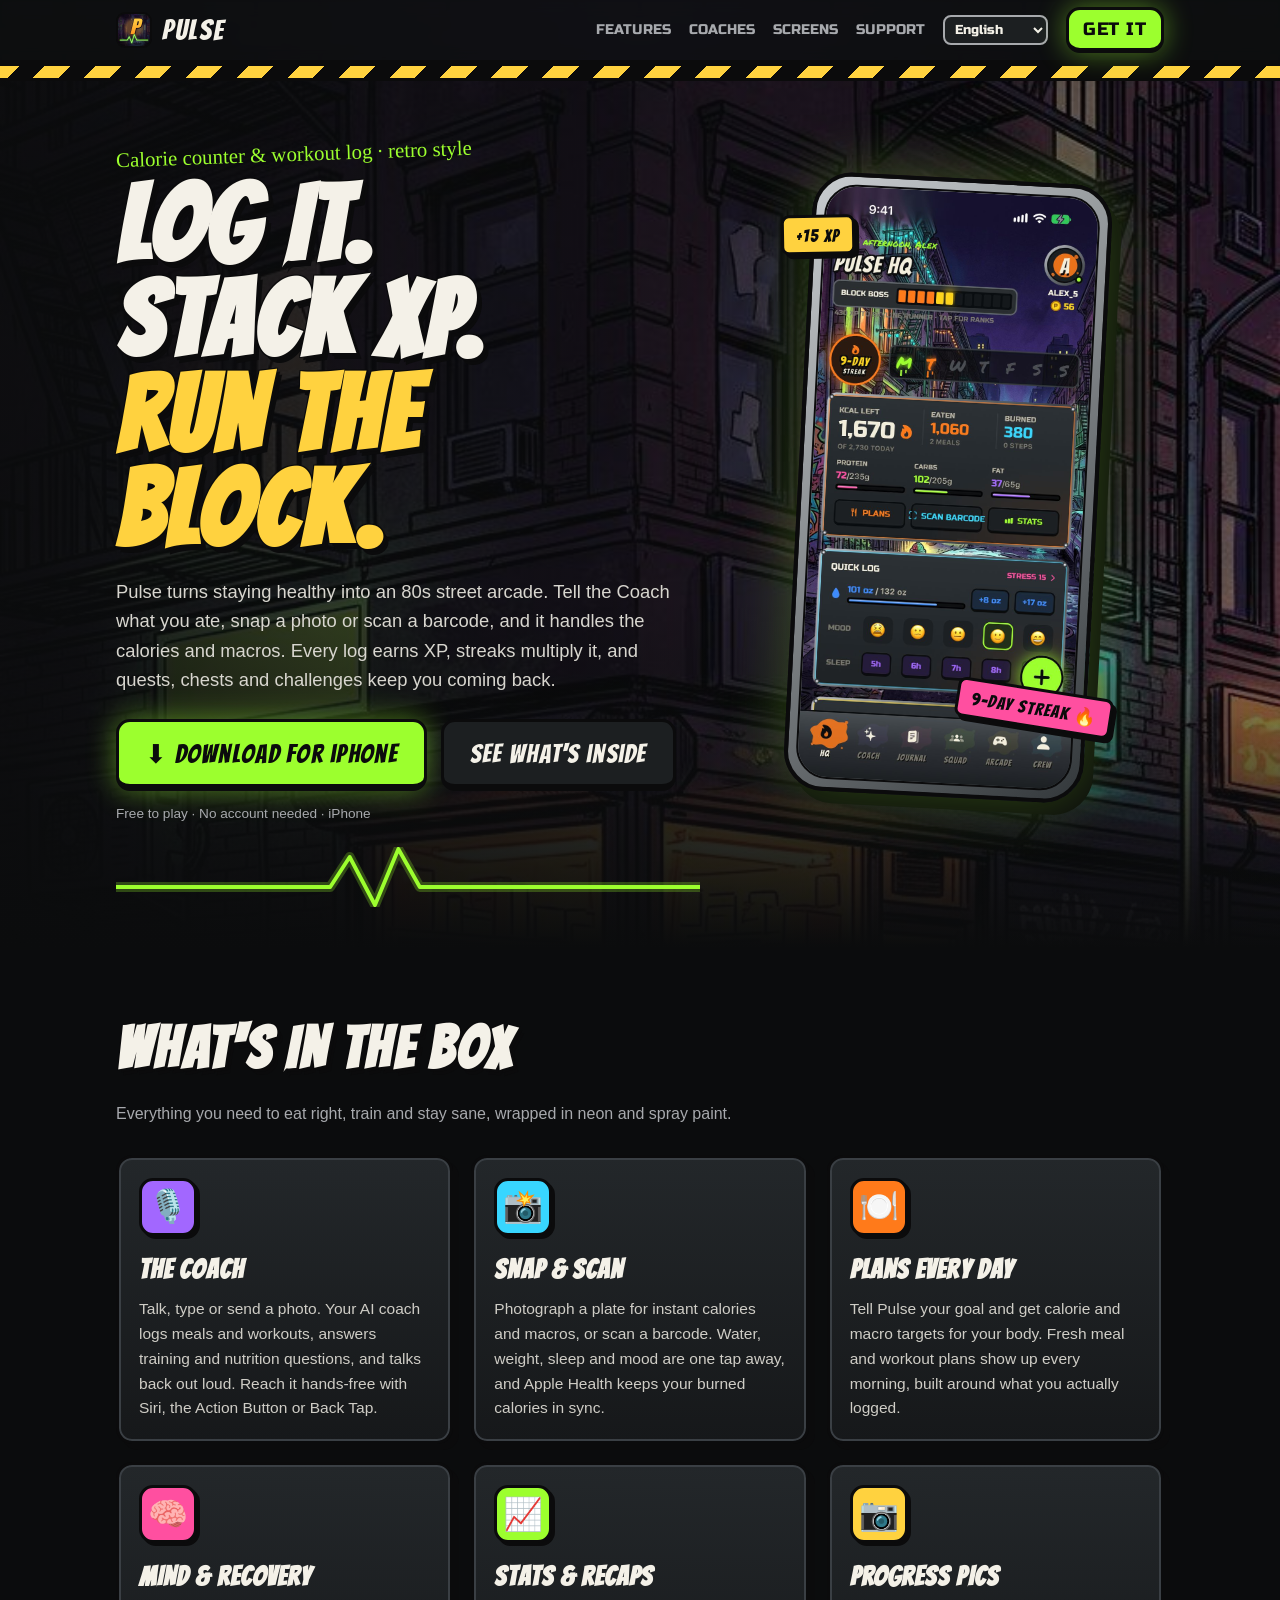
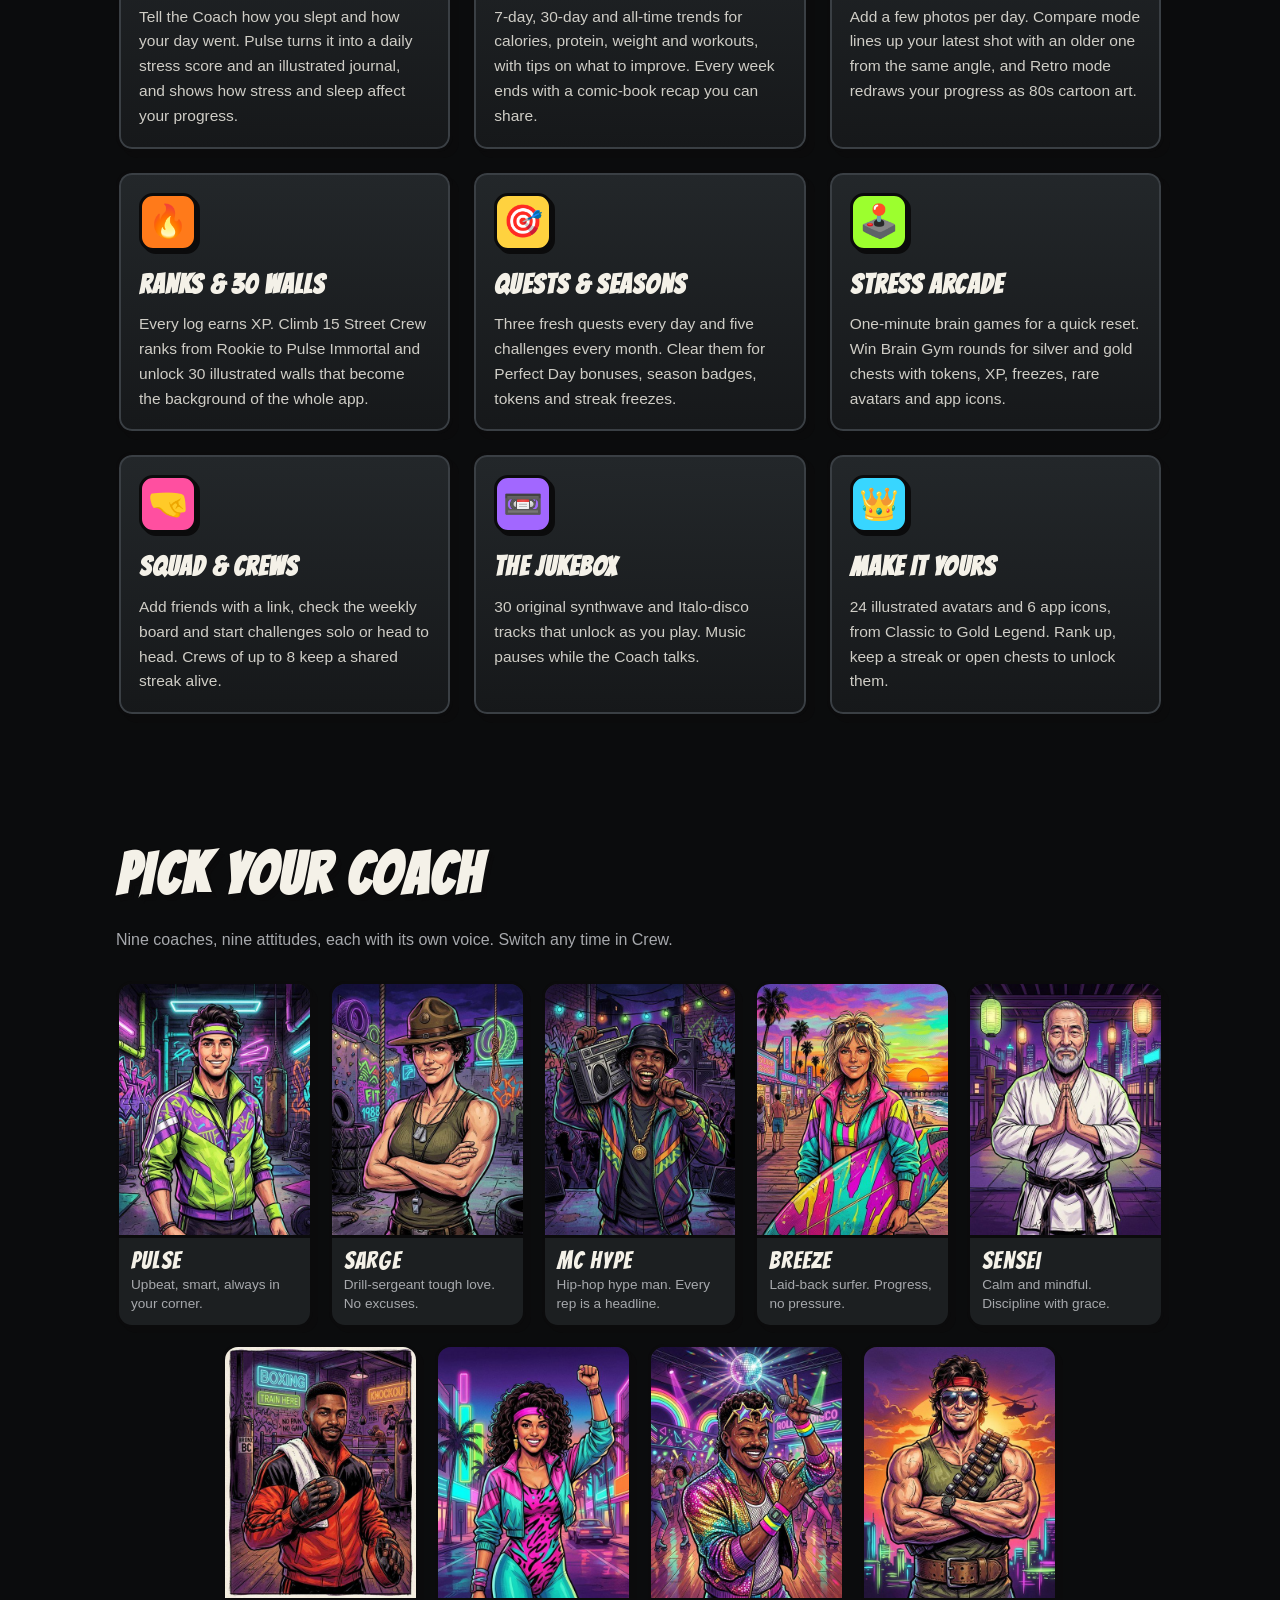
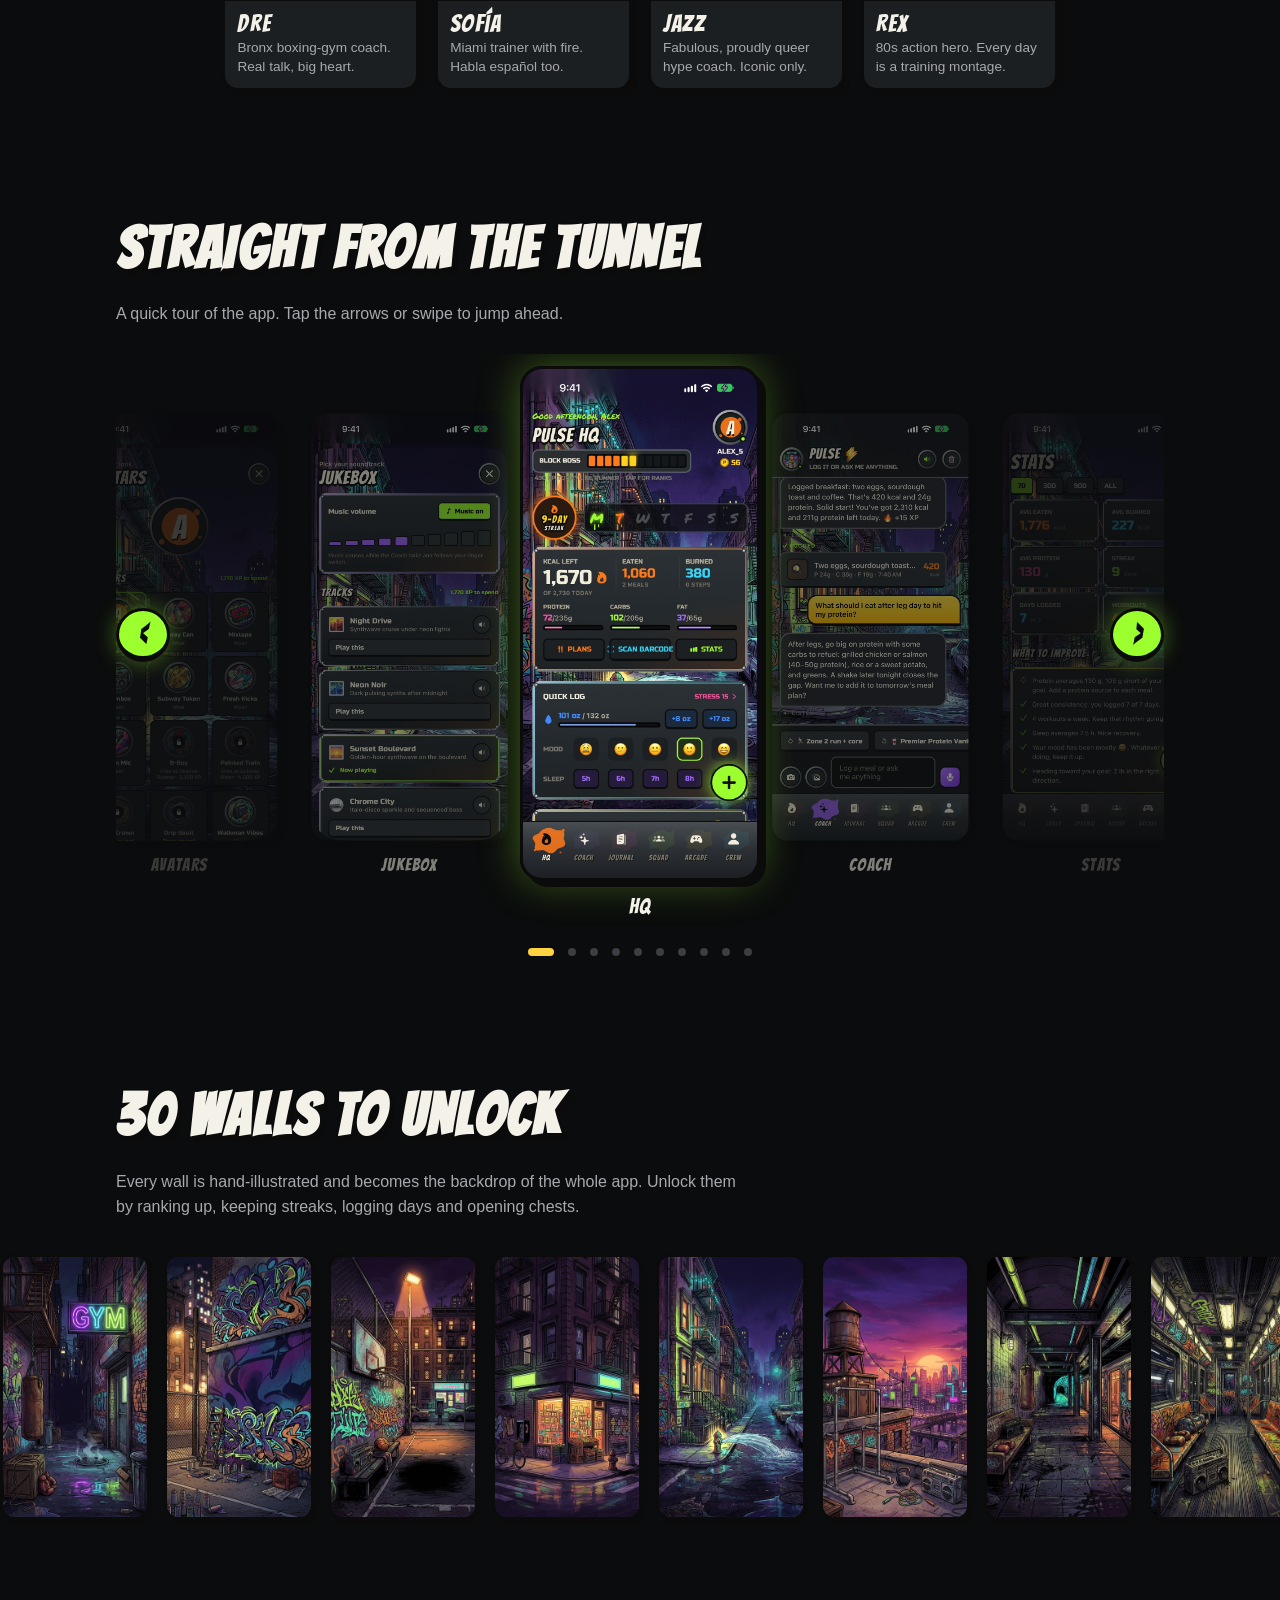
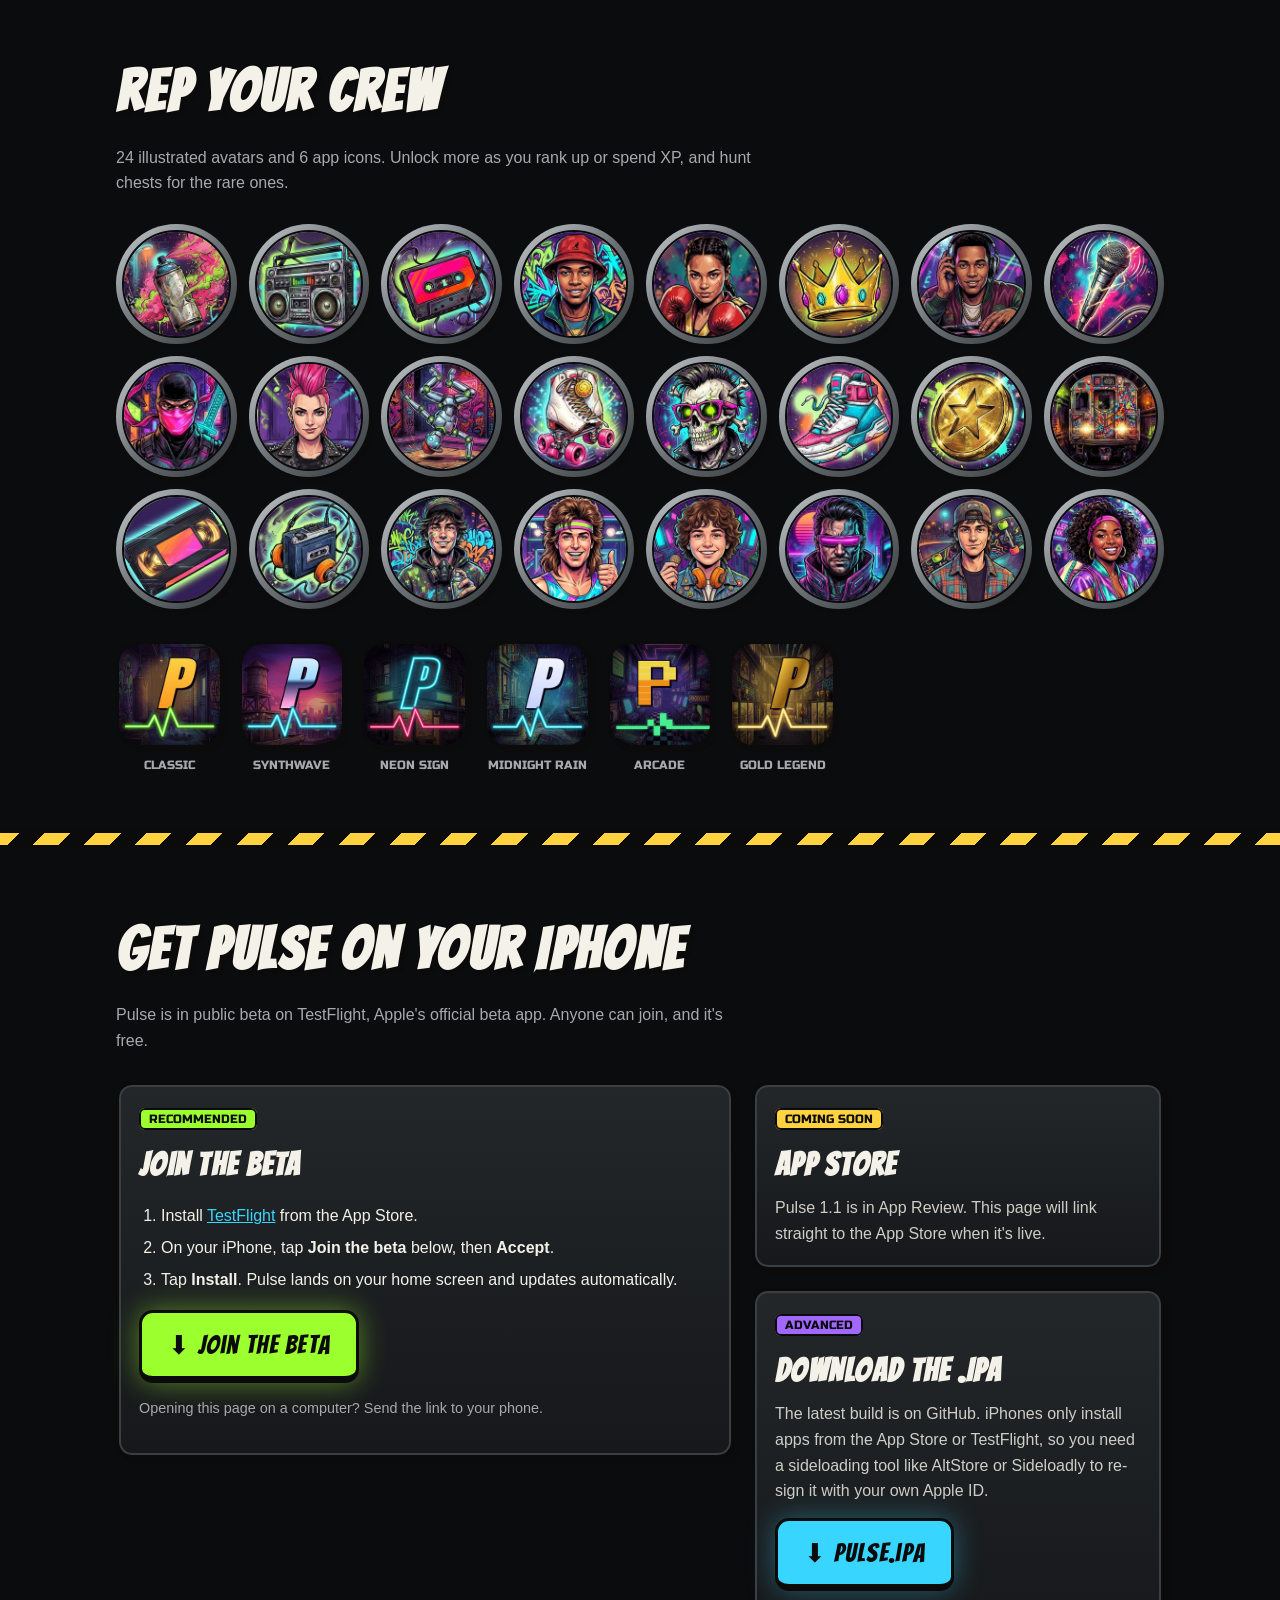
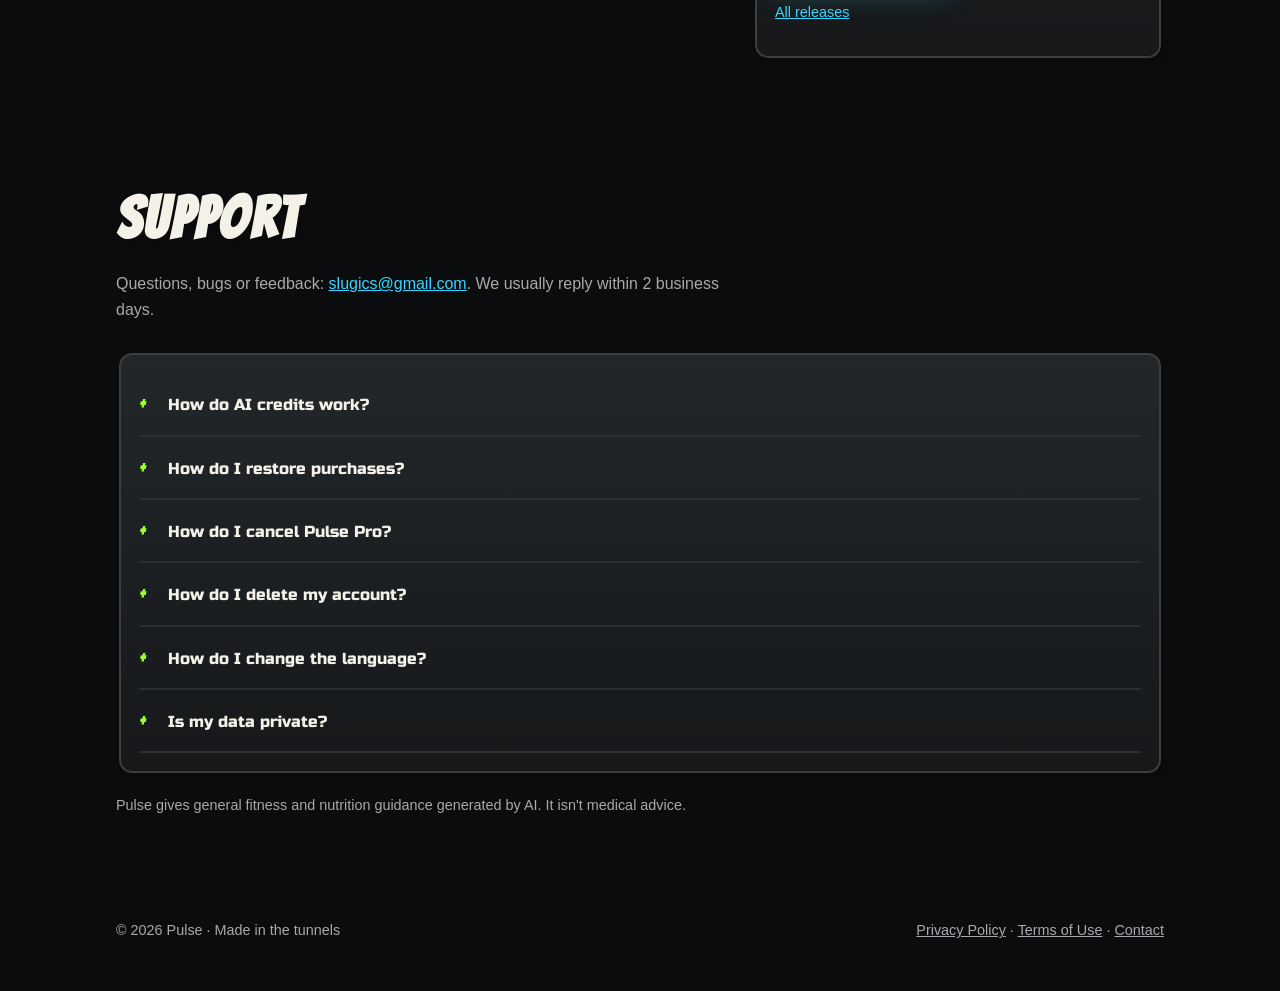
==== commit c42155fa: "Front page: new app art, screenshots and features New icon, a wall behind the hero, 10 fresh screens" ====
--- a/index.html
+++ b/index.html
@@ -23,6 +23,7 @@
     <a class="brand" href="#"><img src="img/icon.png" alt=""><span>PULSE</span></a>
     <nav>
       <a href="#features" data-i18n="nav.features">Features</a>
+      <a href="#coaches" data-i18n="nav.coaches">Coaches</a>
       <a href="#screens" data-i18n="nav.screens">Screens</a>
       <a href="#support" data-i18n="nav.support">Support</a>
       <select class="lang" aria-label="Language"></select>
@@ -34,6 +35,7 @@
 <div class="hazard"></div>
 
 <section class="hero">
+  <div class="hero-bg" aria-hidden="true"></div>
   <div class="wrap">
     <div>
       <span class="kicker" data-i18n="hero.kicker">Calorie counter &amp; workout log · retro style</span>
@@ -43,12 +45,12 @@
         <a class="btn" href="#install" data-i18n="hero.download">⬇ Download for iPhone</a>
         <a class="btn ghost" href="#features" data-i18n="hero.see">See what's inside</a>
       </div>
-      <p class="note" data-i18n="hero.note">Free to play · 50 AI credits when you sign up · iPhone</p>
+      <p class="note" data-i18n="hero.note2">Free to play · No account needed · iPhone</p>
     </div>
     <div class="phone">
-      <img src="img/1-hq.jpg" alt="Pulse HQ screen: calories left, macros, streak and Street Crew rank" width="900" height="1951">
+      <img src="img/shots/hq.jpg" alt="Pulse HQ screen: calories left, macros, a 9-day streak and the Block Boss rank" width="780" height="1696">
       <span class="sticker">+15 XP</span>
-      <span class="sticker b" data-i18n="hero.streak">2-DAY STREAK 🔥</span>
+      <span class="sticker b" data-i18n="hero.streak9">9-DAY STREAK 🔥</span>
     </div>
   </div>
   <div class="wrap">
@@ -66,34 +68,82 @@
     <div class="features">
       <div class="panel feature">
         <div class="icon" style="background:var(--violet)">🎙️</div>
-        <h3 data-i18n="f1.t">THE COACH</h3>
-        <p data-i18n="f1.p">Talk, type or send a photo. Your AI coach logs meals and workouts, answers questions, and builds meal and workout plans. Pick a personality: Sarge, MC Hype, Breeze, Sensei and more.</p>
+        <h3 data-i18n="g1.t">THE COACH</h3>
+        <p data-i18n="g1.p">Talk, type or send a photo. Your AI coach logs meals and workouts, answers training and nutrition questions, and talks back out loud. Reach it hands-free with Siri, the Action Button or Back Tap.</p>
       </div>
       <div class="panel feature">
         <div class="icon" style="background:var(--cyan)">📸</div>
-        <h3 data-i18n="f2.t">SNAP &amp; SCAN</h3>
-        <p data-i18n="f2.p">Photograph a plate for instant calories and macros, or scan a barcode. Water, weight, sleep and mood are one tap away. Apple Health keeps your burned calories in sync.</p>
+        <h3 data-i18n="g2.t">SNAP &amp; SCAN</h3>
+        <p data-i18n="g2.p">Photograph a plate for instant calories and macros, or scan a barcode. Water, weight, sleep and mood are one tap away, and Apple Health keeps your burned calories in sync.</p>
+      </div>
+      <div class="panel feature">
+        <div class="icon" style="background:var(--orange)">🍽️</div>
+        <h3 data-i18n="g3.t">PLANS EVERY DAY</h3>
+        <p data-i18n="g3.p">Tell Pulse your goal and get calorie and macro targets for your body. Fresh meal and workout plans show up every morning, built around what you actually logged.</p>
+      </div>
+      <div class="panel feature">
+        <div class="icon" style="background:var(--pink)">🧠</div>
+        <h3 data-i18n="g4.t">MIND &amp; RECOVERY</h3>
+        <p data-i18n="g4.p">Tell the Coach how you slept and how your day went. Pulse turns it into a daily stress score and an illustrated journal, and shows how stress and sleep affect your progress.</p>
+      </div>
+      <div class="panel feature">
+        <div class="icon" style="background:var(--lime)">📈</div>
+        <h3 data-i18n="g5.t">STATS &amp; RECAPS</h3>
+        <p data-i18n="g5.p">7-day, 30-day and all-time trends for calories, protein, weight and workouts, with tips on what to improve. Every week ends with a comic-book recap you can share.</p>
+      </div>
+      <div class="panel feature">
+        <div class="icon" style="background:var(--yellow)">📷</div>
+        <h3 data-i18n="g6.t">PROGRESS PICS</h3>
+        <p data-i18n="g6.p">Add a few photos per day. Compare mode lines up your latest shot with an older one from the same angle, and Retro mode redraws your progress as 80s cartoon art.</p>
       </div>
       <div class="panel feature">
         <div class="icon" style="background:var(--orange)">🔥</div>
-        <h3 data-i18n="f3.t">STREAKS &amp; RANKS</h3>
-        <p data-i18n="f3.p">Every log earns XP. Climb 15 Street Crew ranks from Rookie to Pulse Immortal, unlock new walls, and use streak freezes to save a missed day.</p>
+        <h3 data-i18n="g7.t">RANKS &amp; 30 WALLS</h3>
+        <p data-i18n="g7.p">Every log earns XP. Climb 15 Street Crew ranks from Rookie to Pulse Immortal and unlock 30 illustrated walls that become the background of the whole app.</p>
       </div>
       <div class="panel feature">
         <div class="icon" style="background:var(--yellow)">🎯</div>
-        <h3 data-i18n="f4.t">DAILY QUESTS</h3>
-        <p data-i18n="f4.p">Three fresh quests every day, easy to hard. Clear them all for a Perfect Day bonus and earn tokens to spend in the arcade.</p>
+        <h3 data-i18n="g8.t">QUESTS &amp; SEASONS</h3>
+        <p data-i18n="g8.p">Three fresh quests every day and five challenges every month. Clear them for Perfect Day bonuses, season badges, tokens and streak freezes.</p>
       </div>
       <div class="panel feature">
         <div class="icon" style="background:var(--lime)">🕹️</div>
-        <h3 data-i18n="f5.t">STRESS ARCADE</h3>
-        <p data-i18n="f5.p">One-minute brain games for a quick reset. Win Brain Gym rounds for silver and gold chests packed with tokens, XP, freezes and rare avatars.</p>
+        <h3 data-i18n="g9.t">STRESS ARCADE</h3>
+        <p data-i18n="g9.p">One-minute brain games for a quick reset. Win Brain Gym rounds for silver and gold chests with tokens, XP, freezes, rare avatars and app icons.</p>
       </div>
       <div class="panel feature">
         <div class="icon" style="background:var(--pink)">🤜</div>
-        <h3 data-i18n="f6.t">SQUAD BATTLES</h3>
-        <p data-i18n="f6.p">Add friends, check the leaderboard and start challenges solo or head to head. Flip on Hard Mode for a tougher goal and a gold chest.</p>
-      </div>
+        <h3 data-i18n="g10.t">SQUAD &amp; CREWS</h3>
+        <p data-i18n="g10.p">Add friends with a link, check the weekly board and start challenges solo or head to head. Crews of up to 8 keep a shared streak alive.</p>
+      </div>
+      <div class="panel feature">
+        <div class="icon" style="background:var(--violet)">📼</div>
+        <h3 data-i18n="g11.t">THE JUKEBOX</h3>
+        <p data-i18n="g11.p">30 original synthwave and Italo-disco tracks that unlock as you play. Music pauses while the Coach talks.</p>
+      </div>
+      <div class="panel feature">
+        <div class="icon" style="background:var(--cyan)">👑</div>
+        <h3 data-i18n="g12.t">MAKE IT YOURS</h3>
+        <p data-i18n="g12.p">24 illustrated avatars and 6 app icons, from Classic to Gold Legend. Rank up, keep a streak or open chests to unlock them.</p>
+      </div>
+    </div>
+  </div>
+</section>
+
+<section id="coaches">
+  <div class="wrap">
+    <h2 class="section-title outline" data-i18n="coaches.title">PICK YOUR COACH</h2>
+    <p class="section-sub" data-i18n="coaches.sub">Nine coaches, nine attitudes, each with its own voice. Switch any time in Crew.</p>
+    <div class="coaches">
+      <figure class="coach-card"><img src="img/coaches/pulse.jpg" alt="Pulse" loading="lazy" width="480" height="642"><figcaption><strong>Pulse</strong><span data-i18n="coach.pulse">Upbeat, smart, always in your corner.</span></figcaption></figure>
+      <figure class="coach-card"><img src="img/coaches/sarge.jpg" alt="Sarge" loading="lazy" width="480" height="642"><figcaption><strong>Sarge</strong><span data-i18n="coach.sarge">Drill-sergeant tough love. No excuses.</span></figcaption></figure>
+      <figure class="coach-card"><img src="img/coaches/hype.jpg" alt="MC Hype" loading="lazy" width="480" height="642"><figcaption><strong>MC Hype</strong><span data-i18n="coach.hype">Hip-hop hype man. Every rep is a headline.</span></figcaption></figure>
+      <figure class="coach-card"><img src="img/coaches/breeze.jpg" alt="Breeze" loading="lazy" width="480" height="642"><figcaption><strong>Breeze</strong><span data-i18n="coach.breeze">Laid-back surfer. Progress, no pressure.</span></figcaption></figure>
+      <figure class="coach-card"><img src="img/coaches/sensei.jpg" alt="Sensei" loading="lazy" width="480" height="642"><figcaption><strong>Sensei</strong><span data-i18n="coach.sensei">Calm and mindful. Discipline with grace.</span></figcaption></figure>
+      <figure class="coach-card"><img src="img/coaches/dre.jpg" alt="Dre" loading="lazy" width="480" height="642"><figcaption><strong>Dre</strong><span data-i18n="coach.dre">Bronx boxing-gym coach. Real talk, big heart.</span></figcaption></figure>
+      <figure class="coach-card"><img src="img/coaches/sofia.jpg" alt="Sofía" loading="lazy" width="480" height="642"><figcaption><strong>Sofía</strong><span data-i18n="coach.sofia">Miami trainer with fire. Habla español too.</span></figcaption></figure>
+      <figure class="coach-card"><img src="img/coaches/jazz.jpg" alt="Jazz" loading="lazy" width="480" height="642"><figcaption><strong>Jazz</strong><span data-i18n="coach.jazz">Fabulous, proudly queer hype coach. Iconic only.</span></figcaption></figure>
+      <figure class="coach-card"><img src="img/coaches/rex.jpg" alt="Rex" loading="lazy" width="480" height="642"><figcaption><strong>Rex</strong><span data-i18n="coach.rex">80s action hero. Every day is a training montage.</span></figcaption></figure>
     </div>
   </div>
 </section>
@@ -106,11 +156,16 @@
       <button class="arrow prev" type="button" aria-label="Previous screen" data-i18n-aria="screens.prev">‹</button>
       <div class="viewport">
         <div class="track">
-      <figure><img src="img/1-hq.jpg" alt="HQ: daily calories, macros and streak" loading="lazy" width="900" height="1951"><figcaption>HQ</figcaption></figure>
-      <figure><img src="img/2-coach.jpg" alt="Coach: chat with your AI coach" loading="lazy" width="900" height="1951"><figcaption>COACH</figcaption></figure>
-      <figure><img src="img/3-arcade.jpg" alt="Stress Arcade: chests and brain games" loading="lazy" width="900" height="1951"><figcaption>ARCADE</figcaption></figure>
-      <figure><img src="img/4-stats.jpg" alt="Stats: trends and history" loading="lazy" width="900" height="1951"><figcaption data-i18n="cap.stats">STATS</figcaption></figure>
-      <figure><img src="img/5-ranks.jpg" alt="Ranks: the Street Crew ladder" loading="lazy" width="900" height="1951"><figcaption data-i18n="cap.ranks">RANKS</figcaption></figure>
+      <figure><img src="img/shots/hq.jpg" alt="HQ: calories left, macros, streak and rank" loading="lazy" width="780" height="1696"><figcaption>HQ</figcaption></figure>
+      <figure><img src="img/shots/coach.jpg" alt="Coach: log meals by voice and ask questions" loading="lazy" width="780" height="1696"><figcaption>COACH</figcaption></figure>
+      <figure><img src="img/shots/stats.jpg" alt="Stats: weekly averages and what to improve" loading="lazy" width="780" height="1696"><figcaption data-i18n="cap.stats">STATS</figcaption></figure>
+      <figure><img src="img/shots/recap.jpg" alt="Weekly recap in comic-book style" loading="lazy" width="780" height="1696"><figcaption data-i18n="cap.recap">RECAP</figcaption></figure>
+      <figure><img src="img/shots/ranks.jpg" alt="Crew Ranks: the 15-rank ladder and its walls" loading="lazy" width="780" height="1696"><figcaption data-i18n="cap.ranks">RANKS</figcaption></figure>
+      <figure><img src="img/shots/wall-unlock.jpg" alt="A new wall unlocked" loading="lazy" width="780" height="1696"><figcaption data-i18n="cap.walls">WALLS</figcaption></figure>
+      <figure><img src="img/shots/arcade.jpg" alt="Stress Arcade: chests and brain games" loading="lazy" width="780" height="1696"><figcaption>ARCADE</figcaption></figure>
+      <figure><img src="img/shots/season.jpg" alt="Monthly season challenges" loading="lazy" width="780" height="1696"><figcaption data-i18n="cap.season">SEASON</figcaption></figure>
+      <figure><img src="img/shots/avatars.jpg" alt="Pick your avatar" loading="lazy" width="780" height="1696"><figcaption data-i18n="cap.avatars">AVATARS</figcaption></figure>
+      <figure><img src="img/shots/jukebox.jpg" alt="The jukebox: original synthwave tracks" loading="lazy" width="780" height="1696"><figcaption data-i18n="cap.jukebox">JUKEBOX</figcaption></figure>
         </div>
       </div>
       <button class="arrow next" type="button" aria-label="Next screen" data-i18n-aria="screens.next">›</button>
@@ -119,21 +174,114 @@
   </div>
 </section>
 
+<section id="walls">
+  <div class="wrap">
+    <h2 class="section-title outline" data-i18n="walls.title">30 WALLS TO UNLOCK</h2>
+    <p class="section-sub" data-i18n="walls.sub">Every wall is hand-illustrated and becomes the backdrop of the whole app. Unlock them by ranking up, keeping streaks, logging days and opening chests.</p>
+  </div>
+  <div class="walls" aria-label="Unlockable walls">
+    <div class="walls-track">
+      <img src="img/walls/alley.jpg" alt="" loading="lazy" width="360" height="645">
+      <img src="img/walls/handball.jpg" alt="" loading="lazy" width="360" height="645">
+      <img src="img/walls/court.jpg" alt="" loading="lazy" width="360" height="645">
+      <img src="img/walls/bodega.jpg" alt="" loading="lazy" width="360" height="645">
+      <img src="img/walls/hydrant.jpg" alt="" loading="lazy" width="360" height="645">
+      <img src="img/walls/rooftop.jpg" alt="" loading="lazy" width="360" height="645">
+      <img src="img/walls/platform.jpg" alt="" loading="lazy" width="360" height="645">
+      <img src="img/walls/night-train.jpg" alt="" loading="lazy" width="360" height="645">
+      <img src="img/walls/yard.jpg" alt="" loading="lazy" width="360" height="645">
+      <img src="img/walls/bridge.jpg" alt="" loading="lazy" width="360" height="645">
+      <img src="img/walls/arcade.jpg" alt="" loading="lazy" width="360" height="645">
+      <img src="img/walls/club.jpg" alt="" loading="lazy" width="360" height="645">
+      <img src="img/walls/square.jpg" alt="" loading="lazy" width="360" height="645">
+      <img src="img/walls/hall.jpg" alt="" loading="lazy" width="360" height="645">
+      <img src="img/walls/tower.jpg" alt="" loading="lazy" width="360" height="645">
+      <img src="img/walls/underground.jpg" alt="" loading="lazy" width="360" height="645">
+      <img src="img/walls/video.jpg" alt="" loading="lazy" width="360" height="645">
+      <img src="img/walls/boardwalk.jpg" alt="" loading="lazy" width="360" height="645">
+      <img src="img/walls/diner.jpg" alt="" loading="lazy" width="360" height="645">
+      <img src="img/walls/rink.jpg" alt="" loading="lazy" width="360" height="645">
+      <img src="img/walls/fireworks.jpg" alt="" loading="lazy" width="360" height="645">
+      <img src="img/walls/gold-line.jpg" alt="" loading="lazy" width="360" height="645">
+      <img src="img/walls/records.jpg" alt="" loading="lazy" width="360" height="645">
+      <img src="img/walls/radio.jpg" alt="" loading="lazy" width="360" height="645">
+      <img src="img/walls/highway.jpg" alt="" loading="lazy" width="360" height="645">
+      <img src="img/walls/laser.jpg" alt="" loading="lazy" width="360" height="645">
+      <img src="img/walls/pool.jpg" alt="" loading="lazy" width="360" height="645">
+      <img src="img/walls/skate.jpg" alt="" loading="lazy" width="360" height="645">
+      <img src="img/walls/carwash.jpg" alt="" loading="lazy" width="360" height="645">
+      <img src="img/walls/helipad.jpg" alt="" loading="lazy" width="360" height="645">
+      <img src="img/walls/alley.jpg" alt="" loading="lazy" width="360" height="645">
+      <img src="img/walls/handball.jpg" alt="" loading="lazy" width="360" height="645">
+      <img src="img/walls/court.jpg" alt="" loading="lazy" width="360" height="645">
+      <img src="img/walls/bodega.jpg" alt="" loading="lazy" width="360" height="645">
+      <img src="img/walls/hydrant.jpg" alt="" loading="lazy" width="360" height="645">
+      <img src="img/walls/rooftop.jpg" alt="" loading="lazy" width="360" height="645">
+      <img src="img/walls/platform.jpg" alt="" loading="lazy" width="360" height="645">
+      <img src="img/walls/night-train.jpg" alt="" loading="lazy" width="360" height="645">
+      <img src="img/walls/yard.jpg" alt="" loading="lazy" width="360" height="645">
+      <img src="img/walls/bridge.jpg" alt="" loading="lazy" width="360" height="645">
+      <img src="img/walls/arcade.jpg" alt="" loading="lazy" width="360" height="645">
+      <img src="img/walls/club.jpg" alt="" loading="lazy" width="360" height="645">
+      <img src="img/walls/square.jpg" alt="" loading="lazy" width="360" height="645">
+      <img src="img/walls/hall.jpg" alt="" loading="lazy" width="360" height="645">
+      <img src="img/walls/tower.jpg" alt="" loading="lazy" width="360" height="645">
+      <img src="img/walls/underground.jpg" alt="" loading="lazy" width="360" height="645">
+      <img src="img/walls/video.jpg" alt="" loading="lazy" width="360" height="645">
+      <img src="img/walls/boardwalk.jpg" alt="" loading="lazy" width="360" height="645">
+      <img src="img/walls/diner.jpg" alt="" loading="lazy" width="360" height="645">
+      <img src="img/walls/rink.jpg" alt="" loading="lazy" width="360" height="645">
+      <img src="img/walls/fireworks.jpg" alt="" loading="lazy" width="360" height="645">
+      <img src="img/walls/gold-line.jpg" alt="" loading="lazy" width="360" height="645">
+      <img src="img/walls/records.jpg" alt="" loading="lazy" width="360" height="645">
+      <img src="img/walls/radio.jpg" alt="" loading="lazy" width="360" height="645">
+      <img src="img/walls/highway.jpg" alt="" loading="lazy" width="360" height="645">
+      <img src="img/walls/laser.jpg" alt="" loading="lazy" width="360" height="645">
+      <img src="img/walls/pool.jpg" alt="" loading="lazy" width="360" height="645">
+      <img src="img/walls/skate.jpg" alt="" loading="lazy" width="360" height="645">
+      <img src="img/walls/carwash.jpg" alt="" loading="lazy" width="360" height="645">
+      <img src="img/walls/helipad.jpg" alt="" loading="lazy" width="360" height="645">
+    </div>
+  </div>
+</section>
+
 <section id="crew">
   <div class="wrap">
     <h2 class="section-title outline" data-i18n="crew.title">REP YOUR CREW</h2>
-    <p class="section-sub" data-i18n="crew.sub">Pick your avatar. Unlock more as you rank up or spend XP, and hunt chests for the rare ones.</p>
+    <p class="section-sub" data-i18n="crew.sub2">24 illustrated avatars and 6 app icons. Unlock more as you rank up or spend XP, and hunt chests for the rare ones.</p>
     <div class="crew">
-      <figure><div class="ring"><img src="img/avatars/spray.svg" alt="" loading="lazy"></div><figcaption>Spray Can</figcaption></figure>
-      <figure><div class="ring"><img src="img/avatars/boombox.svg" alt="" loading="lazy"></div><figcaption>Boombox</figcaption></figure>
-      <figure><div class="ring"><img src="img/avatars/token.svg" alt="" loading="lazy"></div><figcaption>Subway Token</figcaption></figure>
-      <figure><div class="ring"><img src="img/avatars/bboy.svg" alt="" loading="lazy"></div><figcaption>B-Boy</figcaption></figure>
-      <figure><div class="ring"><img src="img/avatars/crown.svg" alt="" loading="lazy"></div><figcaption>King Crown · rare</figcaption></figure>
-      <figure><div class="ring"><img src="img/avatars/cassette.svg" alt="" loading="lazy"></div><figcaption>Mixtape</figcaption></figure>
-      <figure><div class="ring"><img src="img/avatars/mic.svg" alt="" loading="lazy"></div><figcaption>Open Mic</figcaption></figure>
-      <figure><div class="ring"><img src="img/avatars/train.svg" alt="" loading="lazy"></div><figcaption>Painted Train</figcaption></figure>
-      <figure><div class="ring"><img src="img/avatars/sneaker.svg" alt="" loading="lazy"></div><figcaption>Fresh Kicks</figcaption></figure>
-      <figure><div class="ring"><img src="img/avatars/skull.svg" alt="" loading="lazy"></div><figcaption>Drip Skull · rare</figcaption></figure>
+      <div class="ring"><img src="img/avatars-art/spray.jpg" alt="" loading="lazy" width="220" height="220"></div>
+      <div class="ring"><img src="img/avatars-art/boombox.jpg" alt="" loading="lazy" width="220" height="220"></div>
+      <div class="ring"><img src="img/avatars-art/cassette.jpg" alt="" loading="lazy" width="220" height="220"></div>
+      <div class="ring"><img src="img/avatars-art/bboy.jpg" alt="" loading="lazy" width="220" height="220"></div>
+      <div class="ring"><img src="img/avatars-art/boxer.jpg" alt="" loading="lazy" width="220" height="220"></div>
+      <div class="ring"><img src="img/avatars-art/crown.jpg" alt="" loading="lazy" width="220" height="220"></div>
+      <div class="ring"><img src="img/avatars-art/dj.jpg" alt="" loading="lazy" width="220" height="220"></div>
+      <div class="ring"><img src="img/avatars-art/mic.jpg" alt="" loading="lazy" width="220" height="220"></div>
+      <div class="ring"><img src="img/avatars-art/ninja.jpg" alt="" loading="lazy" width="220" height="220"></div>
+      <div class="ring"><img src="img/avatars-art/punk.jpg" alt="" loading="lazy" width="220" height="220"></div>
+      <div class="ring"><img src="img/avatars-art/robot.jpg" alt="" loading="lazy" width="220" height="220"></div>
+      <div class="ring"><img src="img/avatars-art/skate.jpg" alt="" loading="lazy" width="220" height="220"></div>
+      <div class="ring"><img src="img/avatars-art/skull.jpg" alt="" loading="lazy" width="220" height="220"></div>
+      <div class="ring"><img src="img/avatars-art/sneaker.jpg" alt="" loading="lazy" width="220" height="220"></div>
+      <div class="ring"><img src="img/avatars-art/token.jpg" alt="" loading="lazy" width="220" height="220"></div>
+      <div class="ring"><img src="img/avatars-art/train.jpg" alt="" loading="lazy" width="220" height="220"></div>
+      <div class="ring"><img src="img/avatars-art/vhs.jpg" alt="" loading="lazy" width="220" height="220"></div>
+      <div class="ring"><img src="img/avatars-art/walkman.jpg" alt="" loading="lazy" width="220" height="220"></div>
+      <div class="ring"><img src="img/avatars-art/writer.jpg" alt="" loading="lazy" width="220" height="220"></div>
+      <div class="ring"><img src="img/avatars-art/aerobics.jpg" alt="" loading="lazy" width="220" height="220"></div>
+      <div class="ring"><img src="img/avatars-art/arcadeKid.jpg" alt="" loading="lazy" width="220" height="220"></div>
+      <div class="ring"><img src="img/avatars-art/cyborg.jpg" alt="" loading="lazy" width="220" height="220"></div>
+      <div class="ring"><img src="img/avatars-art/skateboarder.jpg" alt="" loading="lazy" width="220" height="220"></div>
+      <div class="ring"><img src="img/avatars-art/skater.jpg" alt="" loading="lazy" width="220" height="220"></div>
+    </div>
+    <div class="icons">
+      <figure><img src="img/icons/classic.jpg" alt="" loading="lazy" width="240" height="240"><figcaption data-i18n="icon.classic">Classic</figcaption></figure>
+      <figure><img src="img/icons/synthwave.jpg" alt="" loading="lazy" width="240" height="240"><figcaption>Synthwave</figcaption></figure>
+      <figure><img src="img/icons/neon-sign.jpg" alt="" loading="lazy" width="240" height="240"><figcaption data-i18n="icon.neon">Neon Sign</figcaption></figure>
+      <figure><img src="img/icons/midnight-rain.jpg" alt="" loading="lazy" width="240" height="240"><figcaption data-i18n="icon.rain">Midnight Rain</figcaption></figure>
+      <figure><img src="img/icons/arcade.jpg" alt="" loading="lazy" width="240" height="240"><figcaption>Arcade</figcaption></figure>
+      <figure><img src="img/icons/gold-legend.jpg" alt="" loading="lazy" width="240" height="240"><figcaption data-i18n="icon.gold">Gold Legend</figcaption></figure>
     </div>
   </div>
 </section>
@@ -160,7 +308,7 @@
         <div class="panel">
           <span class="badge soon" data-i18n="badge.soon">Coming soon</span>
           <h3 data-i18n="store.t">APP STORE</h3>
-          <p style="margin:0;color:#cfcdc6" data-i18n="store.p">Pulse 1.0 is in App Review. This page will link straight to the App Store when it's live.</p>
+          <p style="margin:0;color:#cfcdc6" data-i18n="store.p2">Pulse 1.1 is in App Review. This page will link straight to the App Store when it's live.</p>
         </div>
         <div class="panel">
           <span class="badge adv" data-i18n="badge.adv">Advanced</span>
@@ -179,8 +327,8 @@
     <h2 class="section-title outline" data-i18n="support.title">SUPPORT</h2>
     <p class="section-sub" data-i18n-html="support.sub">Questions, bugs or feedback: <a href="mailto:slugics@gmail.com">slugics@gmail.com</a>. We usually reply within 2 business days.</p>
     <div class="panel faq">
-      <details><summary data-i18n="faq1.q">How do AI credits work?</summary><p data-i18n-html="faq1.a">The Coach, plans and recaps use AI credits. New accounts get 50 free credits. You can buy credit packs or subscribe to Pulse Pro in Crew → Credits, where the cost of each feature is listed. You can also earn free credits by inviting friends or trading XP.</p></details>
-      <details><summary data-i18n="faq2.q">How do I restore purchases?</summary><p data-i18n-html="faq2.a">Crew → Credits → Restore purchases. Sign in with the same Apple ID you bought with.</p></details>
+      <details><summary data-i18n="faq1.q">How do AI credits work?</summary><p data-i18n-html="faq1.a2">The Coach, plans and recaps use AI credits. Buy credit packs or subscribe to Pulse Pro in Crew → Get more credits, no account needed. The cost of each feature is listed there. Sign in with Apple to get 50 free credits, back up your progress and use your credits on all your devices.</p></details>
+      <details><summary data-i18n="faq2.q">How do I restore purchases?</summary><p data-i18n-html="faq2.a2">Crew → Get more credits → Restore purchases, on a device signed in to the same Apple ID you bought with.</p></details>
       <details><summary data-i18n="faq3.q">How do I cancel Pulse Pro?</summary><p data-i18n-html="faq3.a">iPhone Settings → your name → Subscriptions → Pulse Pro → Cancel. You keep your credits until the end of the period.</p></details>
       <details><summary data-i18n="faq4.q">How do I delete my account?</summary><p data-i18n-html="faq4.a">Crew → Account → Delete account. This deletes your account, credits and cloud backup.</p></details>
       <details><summary data-i18n="faq5.q">How do I change the language?</summary><p data-i18n-html="faq5.a">Pulse follows your iPhone's language. To change it just for Pulse: Settings → Apps → Pulse → Language.</p></details>
--- a/style.css
+++ b/style.css
@@ -84,7 +84,15 @@
 @media (max-width: 720px) { .top nav a:not(.btn) { display: none; } }
 
 /* ---------- hero ---------- */
-.hero { padding: 56px 0 40px; overflow: hidden; }
+.hero { position: relative; padding: 56px 0 40px; overflow: hidden; isolation: isolate; }
+.hero-bg {
+  /* One of the app's walls, dimmed so the headline stays readable. */
+  position: absolute; inset: 0; z-index: -1;
+  background: linear-gradient(90deg, rgba(11, 12, 13, 0.94) 0%, rgba(11, 12, 13, 0.7) 45%, rgba(11, 12, 13, 0.3) 100%),
+    linear-gradient(180deg, rgba(11, 12, 13, 0) 60%, var(--bg) 100%),
+    url('img/hero-bg.jpg') center 35% / cover no-repeat;
+}
+@media (max-width: 860px) { .hero-bg { background: linear-gradient(180deg, rgba(11, 12, 13, 0.9), rgba(11, 12, 13, 0.7) 50%, var(--bg)), url('img/hero-bg.jpg') center top / cover no-repeat; } }
 .hero .wrap { display: grid; grid-template-columns: 1.15fr 0.85fr; gap: 32px; align-items: center; }
 .hero .kicker { font-family: var(--tag); color: var(--lime); font-size: 1.3rem; transform: rotate(-2deg); display: inline-block; }
 .hero h1 { font-family: var(--comic); font-size: clamp(3.4rem, 9vw, 6.6rem); margin: 8px 0 12px; letter-spacing: 0.03em; line-height: 0.9; }
@@ -142,12 +150,35 @@
 @media (prefers-reduced-motion: reduce) { .shots .track, .shots figure { transition: none; } }
 .shots figcaption { font-family: var(--comic); font-size: 1.3rem; letter-spacing: 0.05em; margin-top: 10px; text-align: center; }
 
-.crew { display: grid; grid-template-columns: repeat(5, 1fr); gap: 14px; }
+.coaches { display: flex; flex-wrap: wrap; justify-content: center; gap: 16px; }
+.coach-card { flex: 0 0 calc((100% - 64px) / 5); margin: 0; background: var(--card); border: 3px solid var(--ink); border-radius: 16px; overflow: hidden; box-shadow: 5px 5px 0 var(--ink); }
+.coach-card img { width: 100%; aspect-ratio: 3 / 4; object-fit: cover; border-bottom: 3px solid var(--ink); }
+.coach-card figcaption { padding: 10px 12px 12px; }
+.coach-card strong { display: block; font-family: var(--comic); font-size: 1.5rem; letter-spacing: 0.05em; font-weight: 400; line-height: 1.1; }
+.coach-card span { display: block; color: var(--dim); font-size: 0.85rem; line-height: 1.4; }
+@media (max-width: 860px) { .coach-card { flex-basis: calc((100% - 32px) / 3); } }
+@media (max-width: 560px) { .coaches { gap: 12px; } .coach-card { flex-basis: calc((100% - 12px) / 2); } }
+
+/* The walls drift past in a loop (the list is doubled so it wraps without a seam). */
+.walls { overflow: hidden; padding: 6px 0 14px; }
+.walls-track { display: flex; gap: 14px; width: max-content; animation: walls-drift 120s linear infinite; }
+.walls:hover .walls-track { animation-play-state: paused; }
+.walls img { width: 150px; aspect-ratio: 9 / 16; object-fit: cover; border: 3px solid var(--ink); border-radius: 14px; box-shadow: 4px 4px 0 var(--ink); }
+@keyframes walls-drift { to { transform: translateX(-50%); } }
+@media (prefers-reduced-motion: reduce) { .walls { overflow-x: auto; } .walls-track { animation: none; } }
+
+.crew { display: grid; grid-template-columns: repeat(8, 1fr); gap: 12px; }
 .crew figure { margin: 0; text-align: center; }
 .crew .ring { aspect-ratio: 1; border-radius: 50%; padding: 6px; background: linear-gradient(135deg, #c9cdd0, #6a7074 50%, #33383b); box-shadow: 4px 5px 0 var(--ink); }
 .crew .ring img { width: 100%; height: 100%; border-radius: 50%; border: 2px solid var(--ink); }
 .crew figcaption { font-family: var(--block); font-size: 0.75rem; color: var(--dim); margin-top: 8px; text-transform: uppercase; }
-@media (max-width: 560px) { .crew { grid-template-columns: repeat(3, 1fr); } }
+@media (max-width: 860px) { .crew { grid-template-columns: repeat(6, 1fr); } }
+@media (max-width: 560px) { .crew { grid-template-columns: repeat(4, 1fr); gap: 10px; } }
+.icons { display: grid; grid-template-columns: repeat(6, 1fr); gap: 16px; margin-top: 32px; max-width: 720px; }
+.icons figure { margin: 0; text-align: center; }
+.icons img { width: 100%; aspect-ratio: 1; border-radius: 22%; border: 3px solid var(--ink); box-shadow: 4px 4px 0 var(--ink); }
+.icons figcaption { font-family: var(--block); font-size: 0.72rem; color: var(--dim); margin-top: 8px; text-transform: uppercase; }
+@media (max-width: 560px) { .icons { grid-template-columns: repeat(3, 1fr); } }
 
 /* ---------- install ---------- */
 .install { display: grid; grid-template-columns: 1.2fr 0.8fr; gap: 18px; align-items: start; }
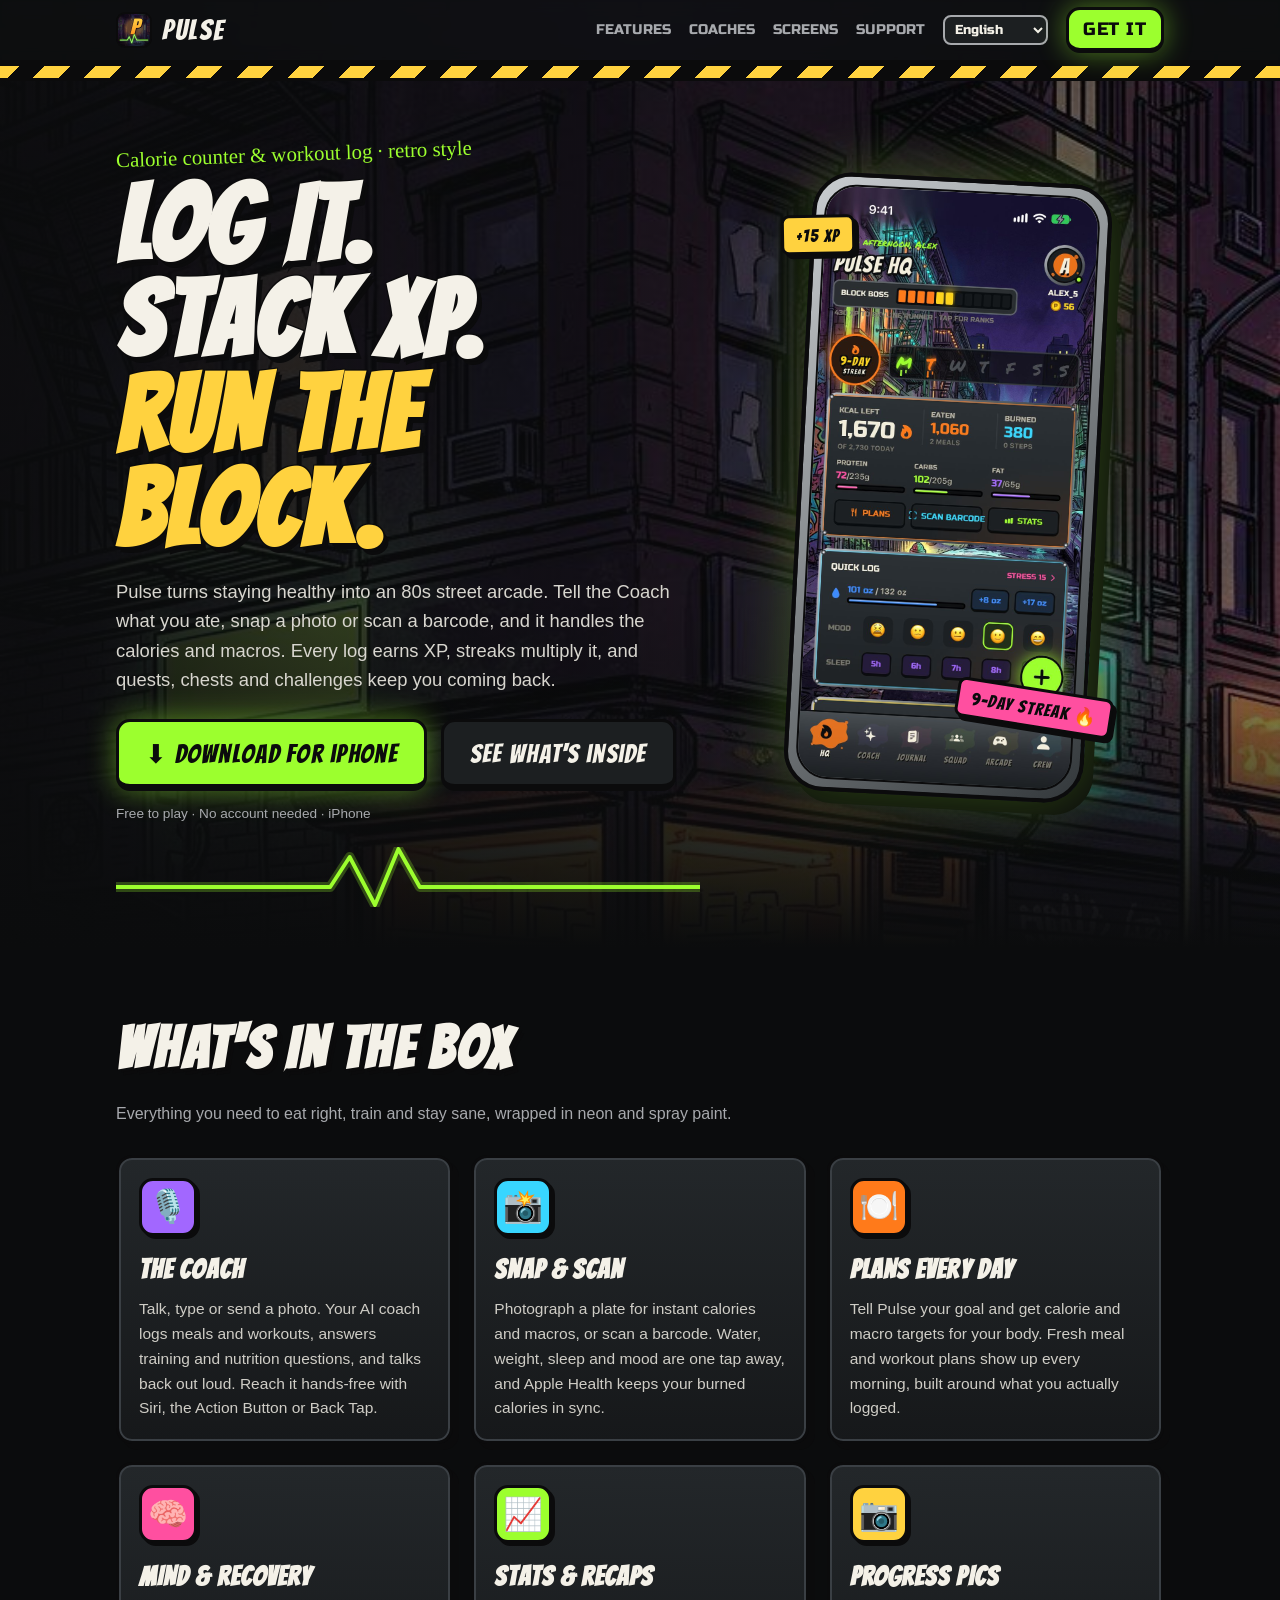
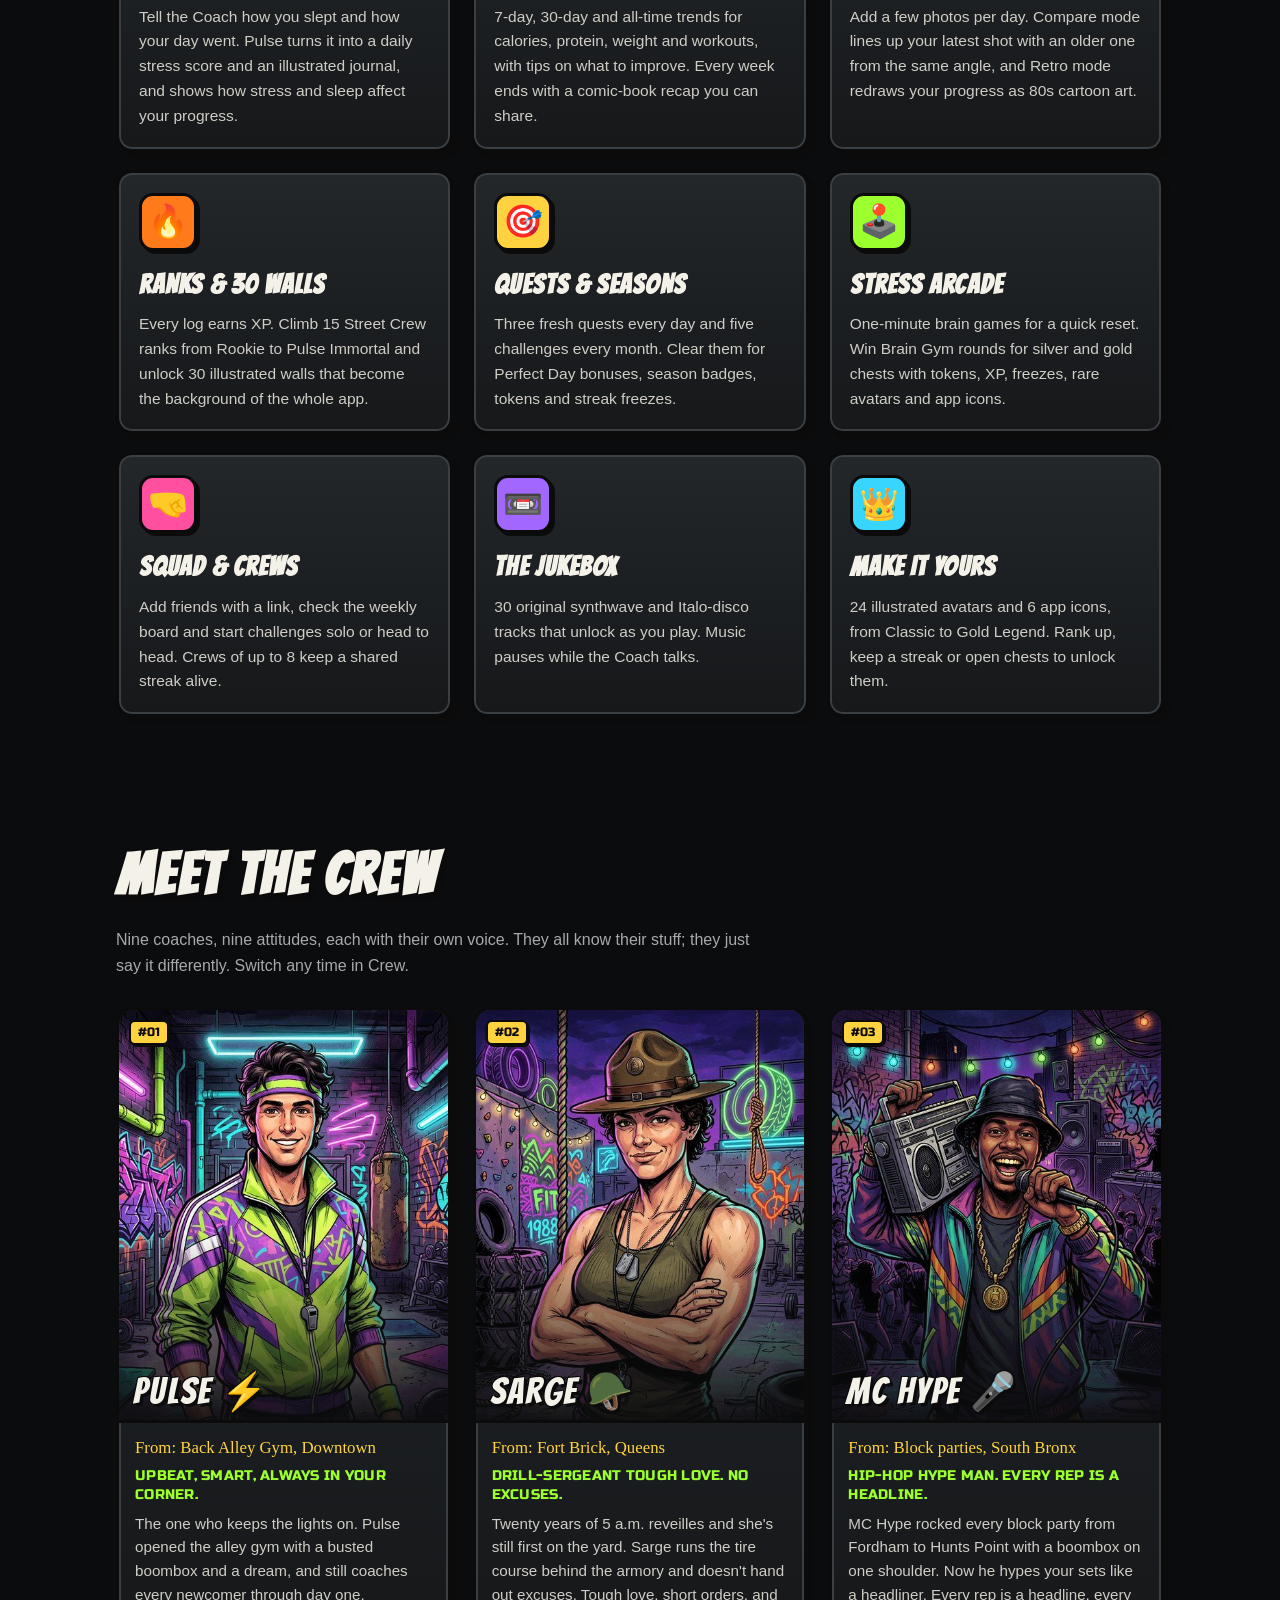
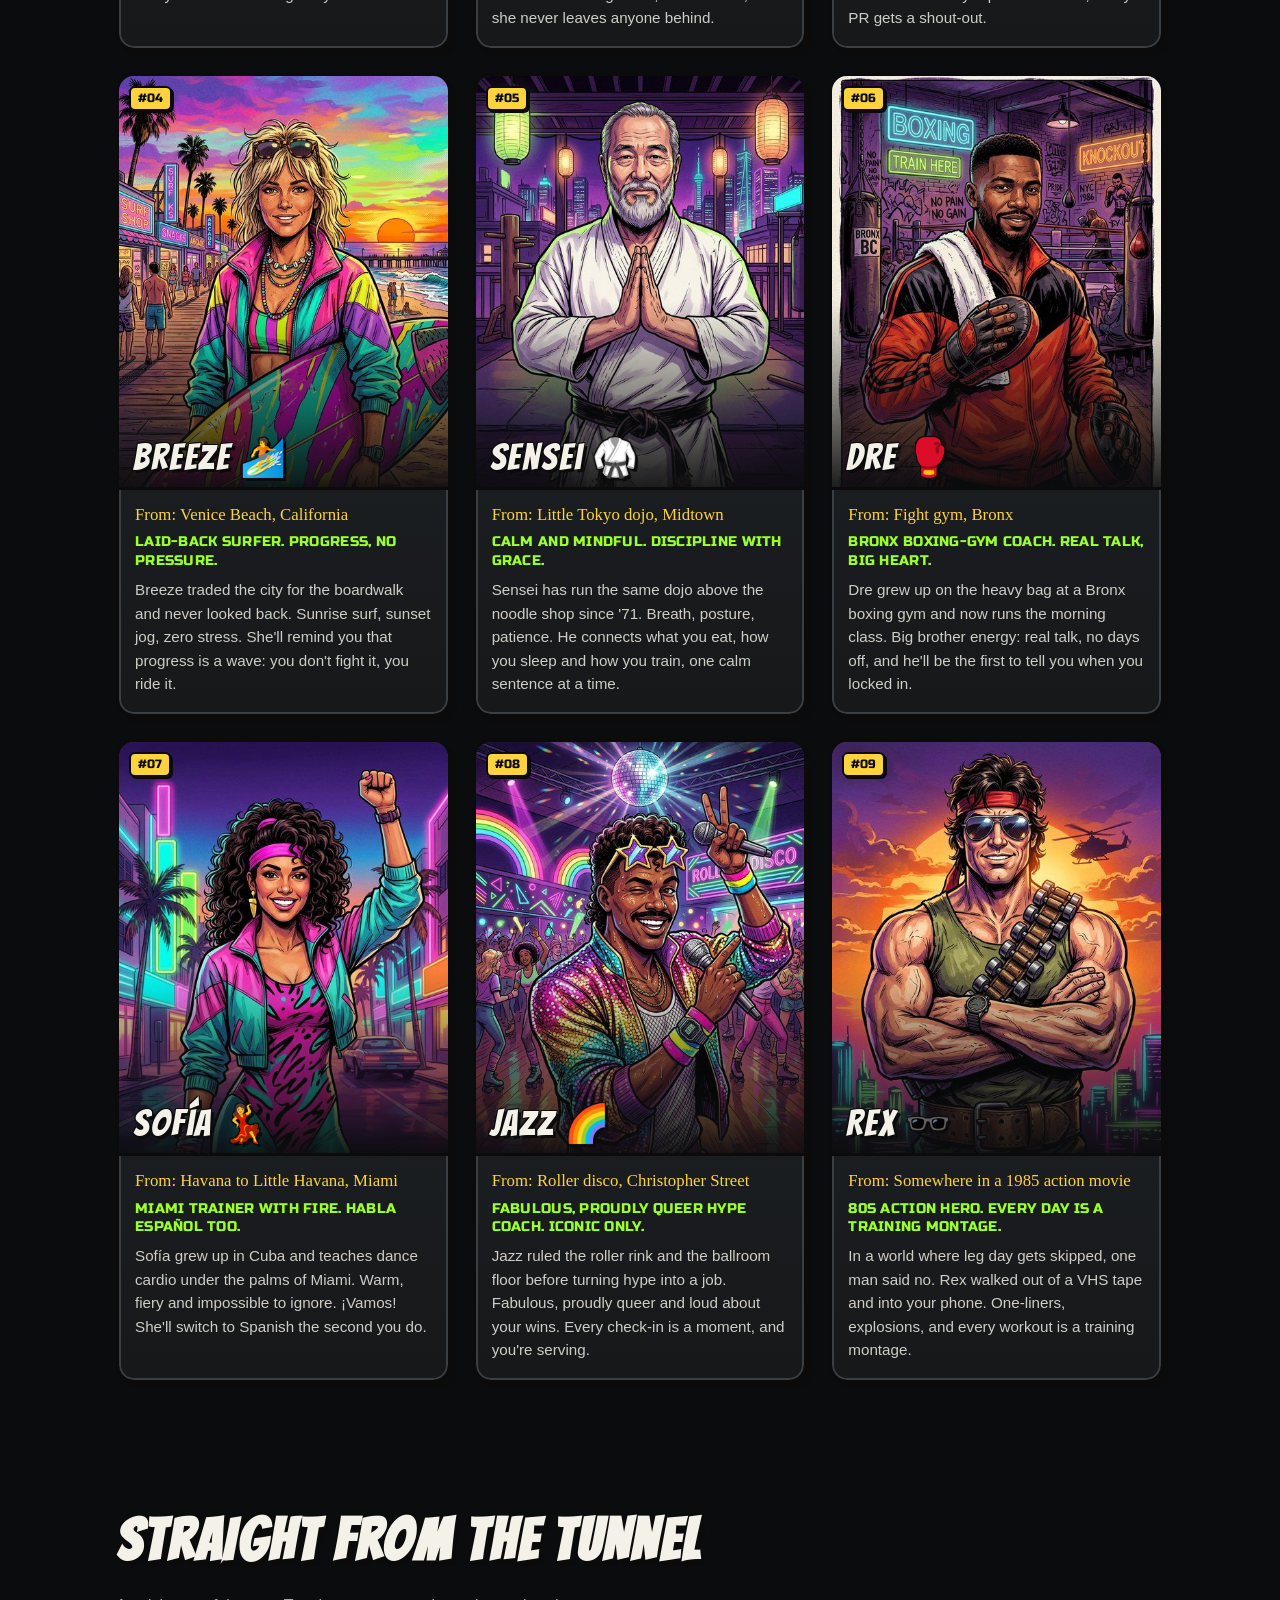
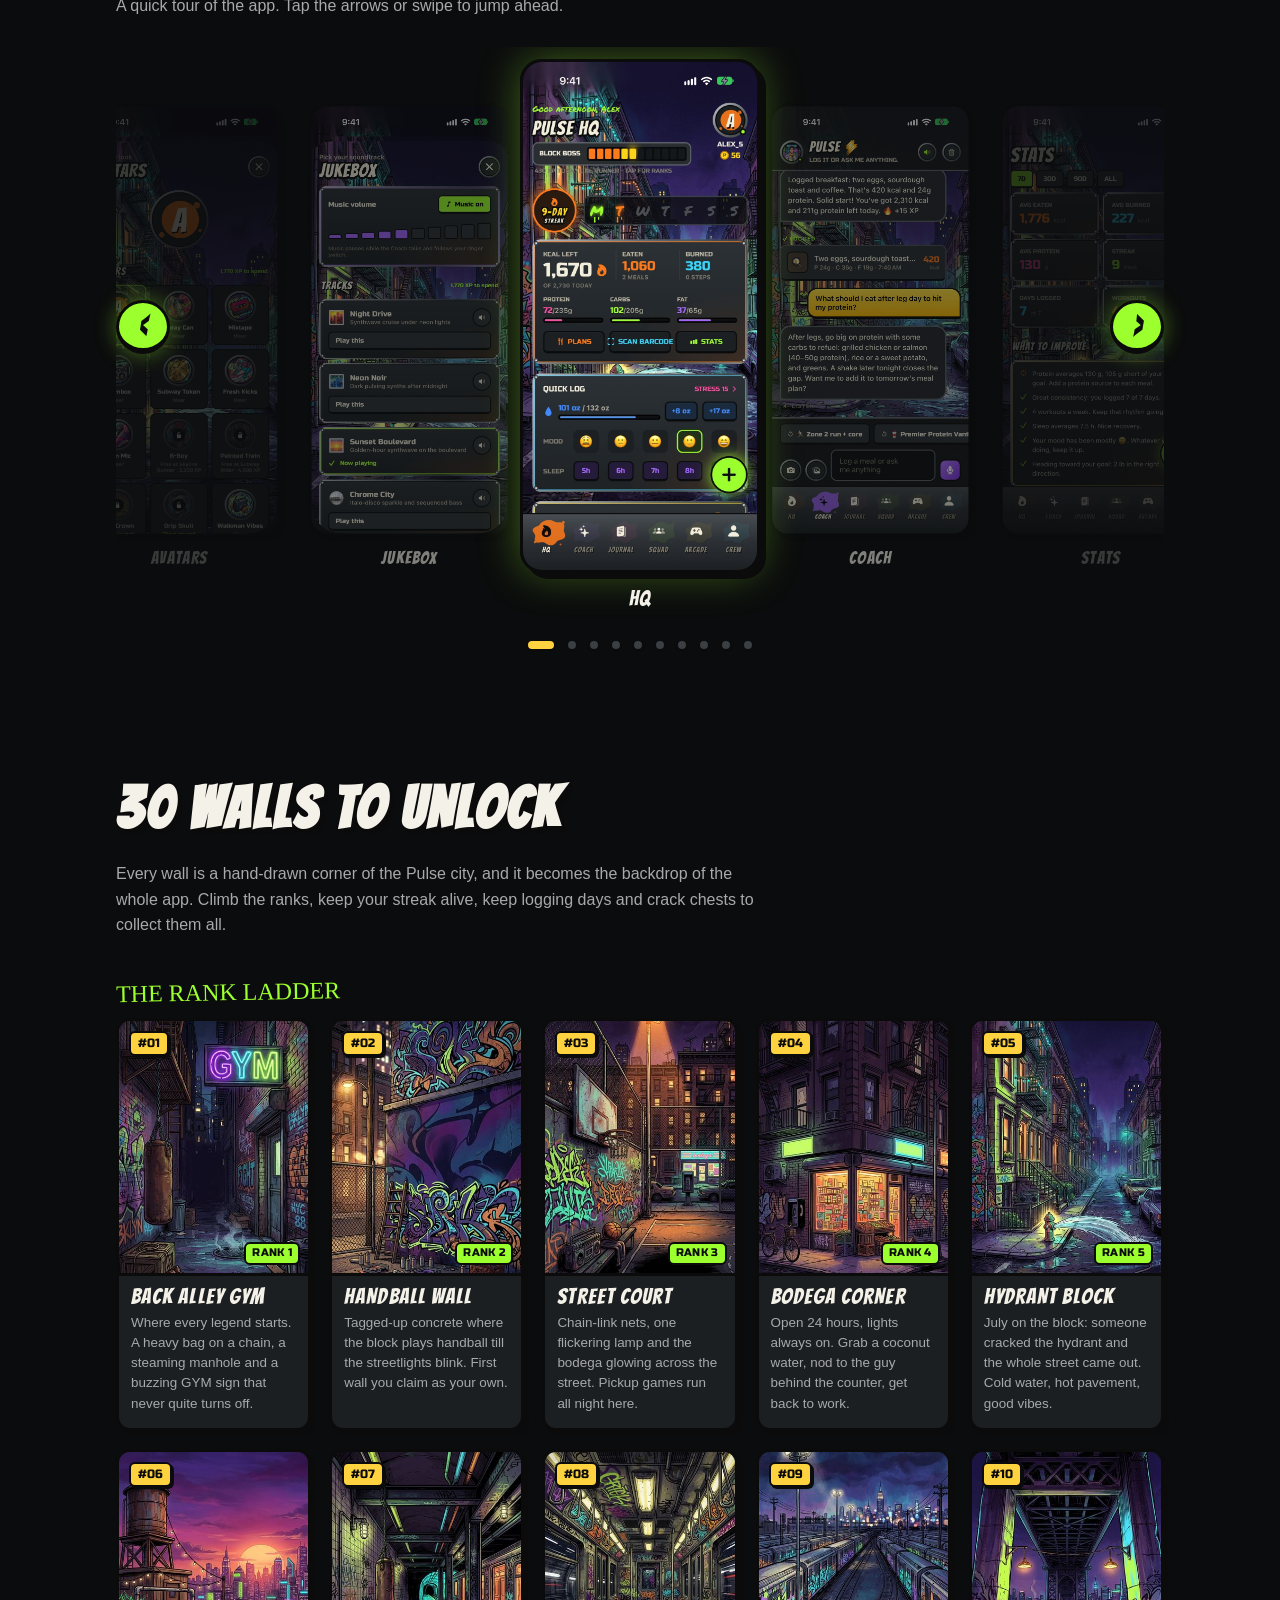
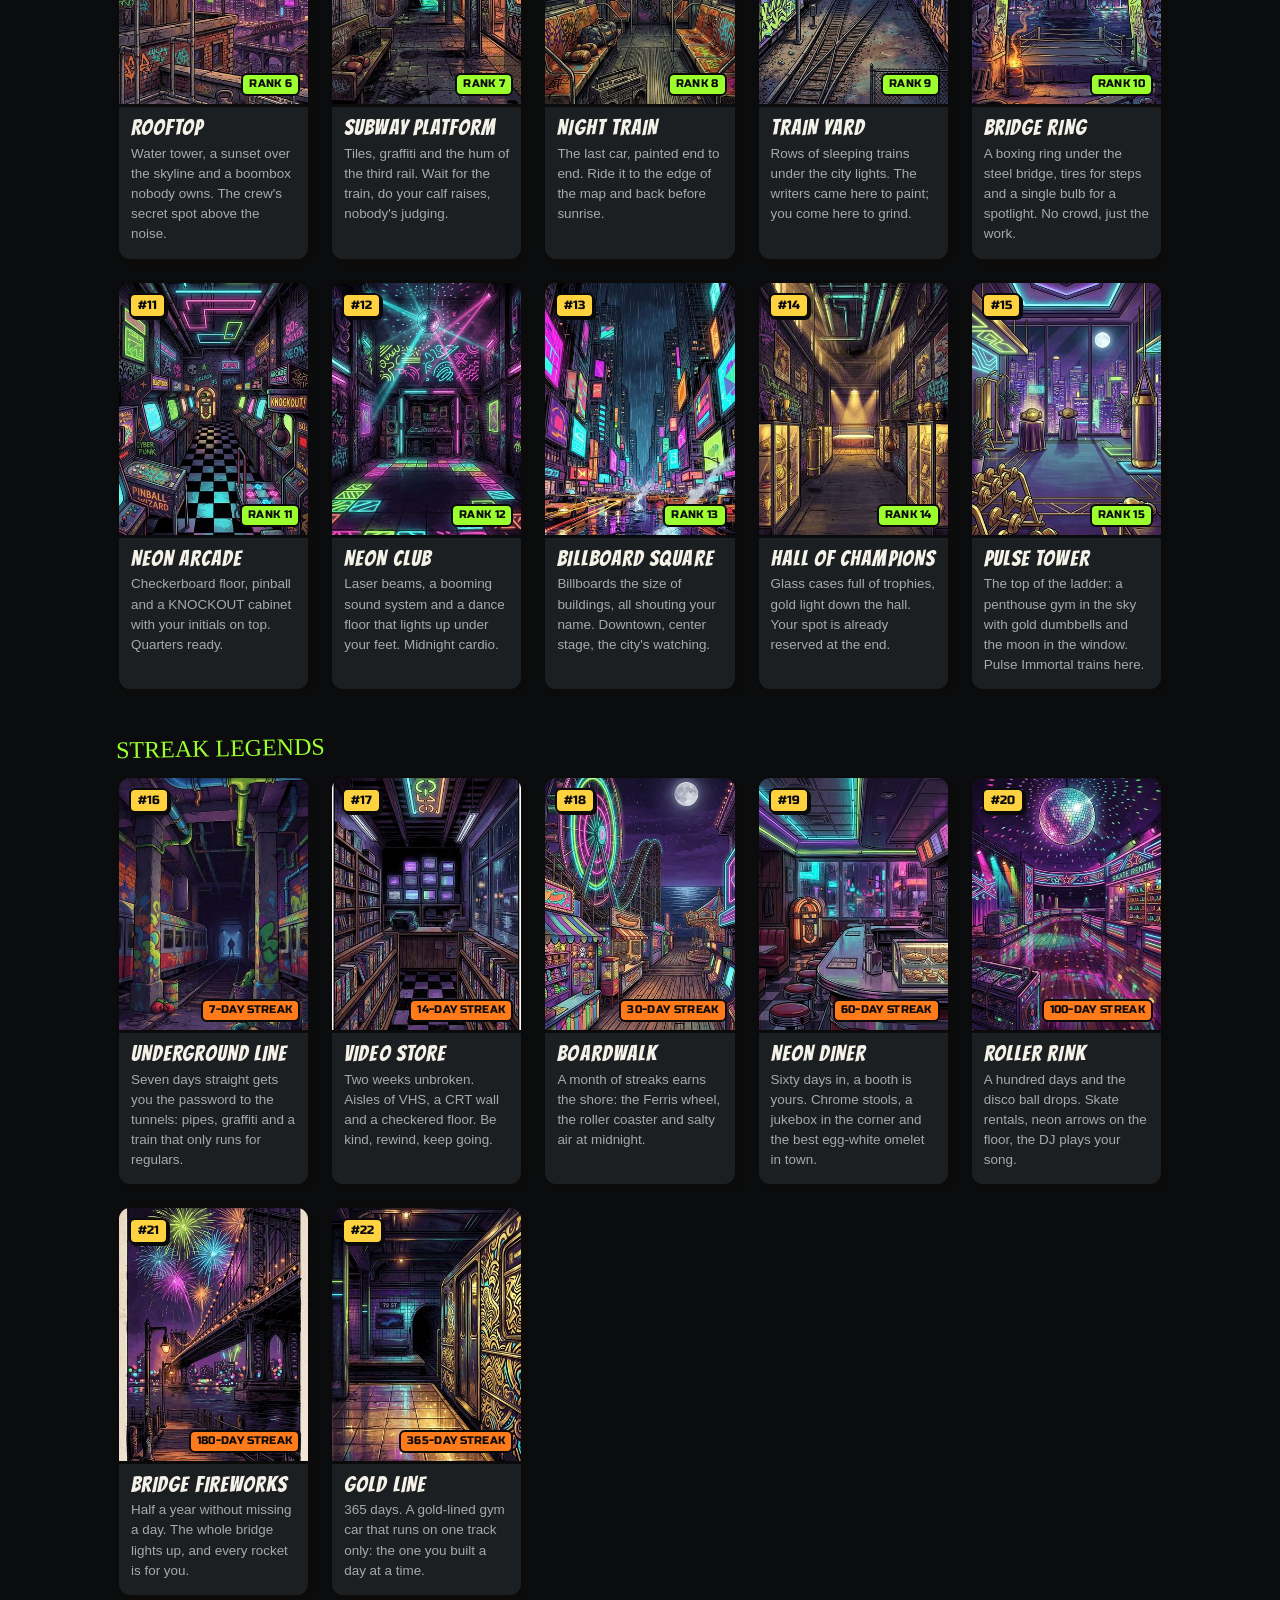
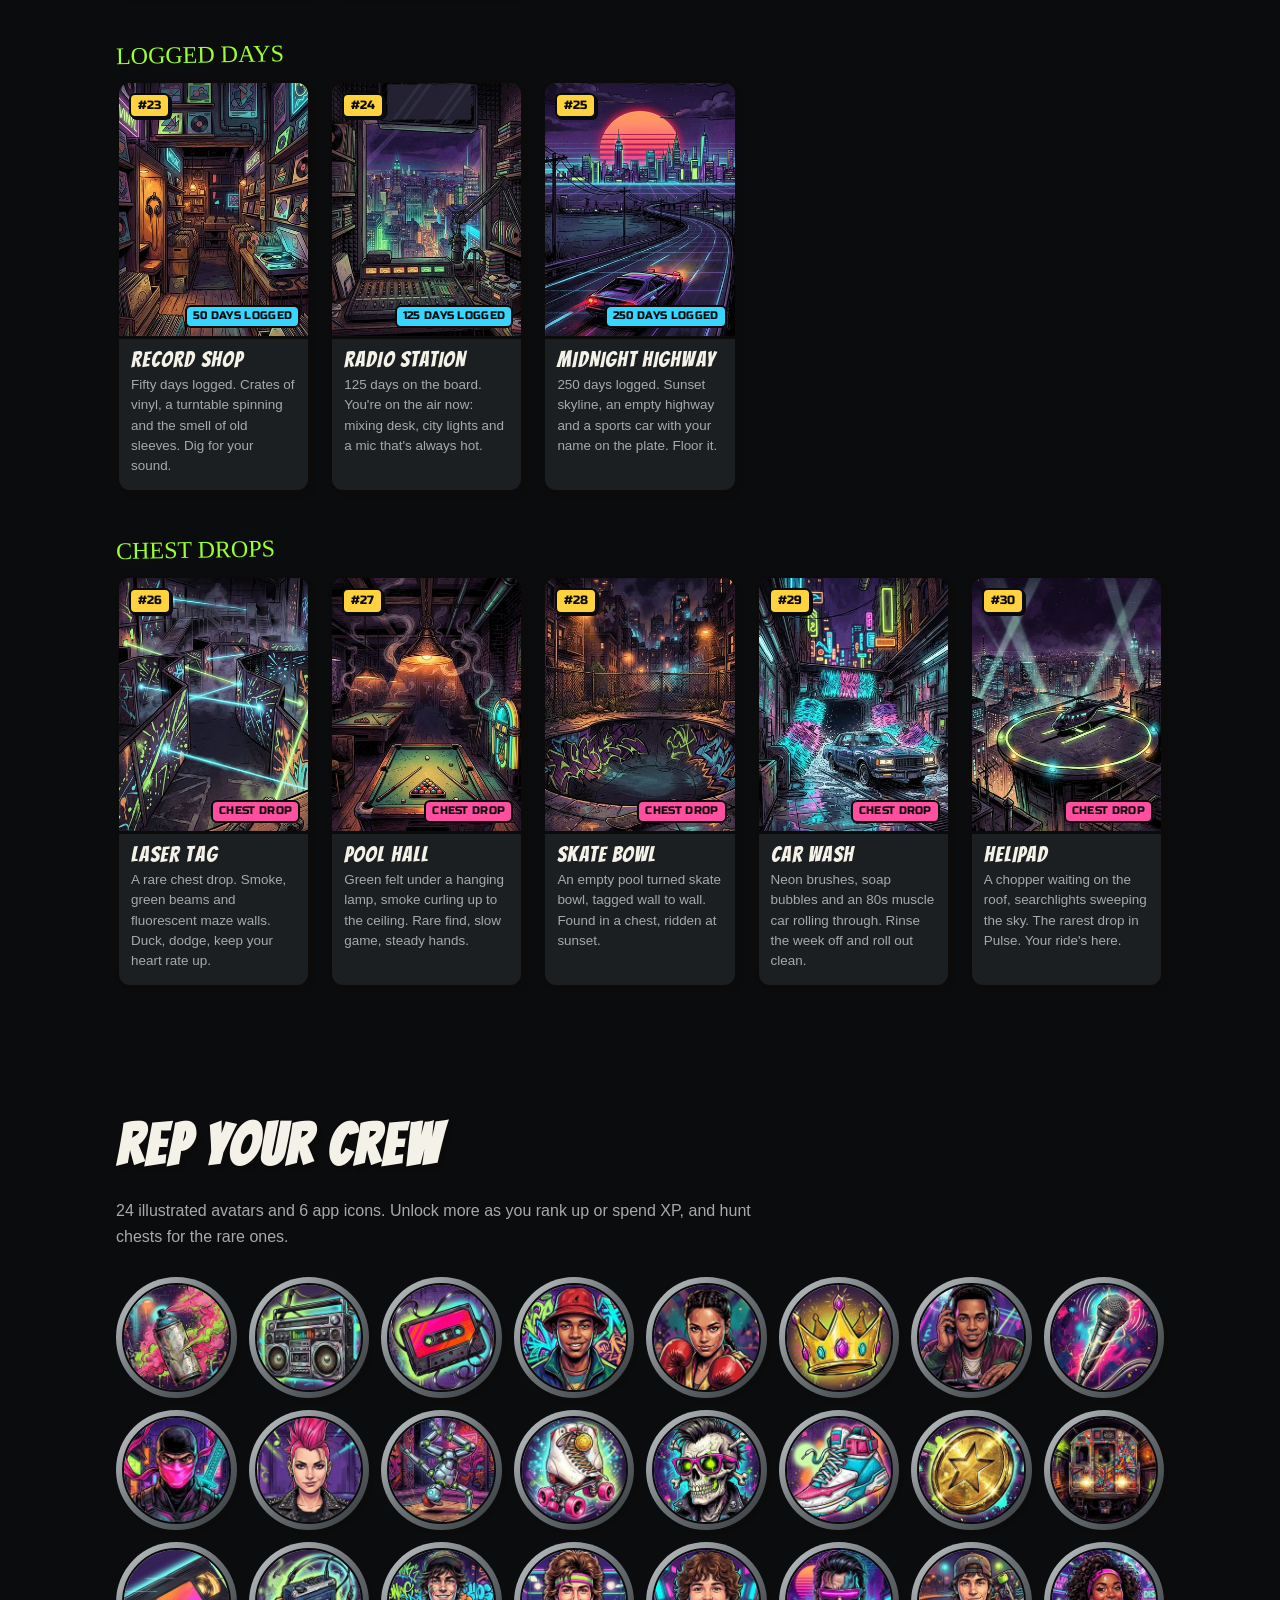
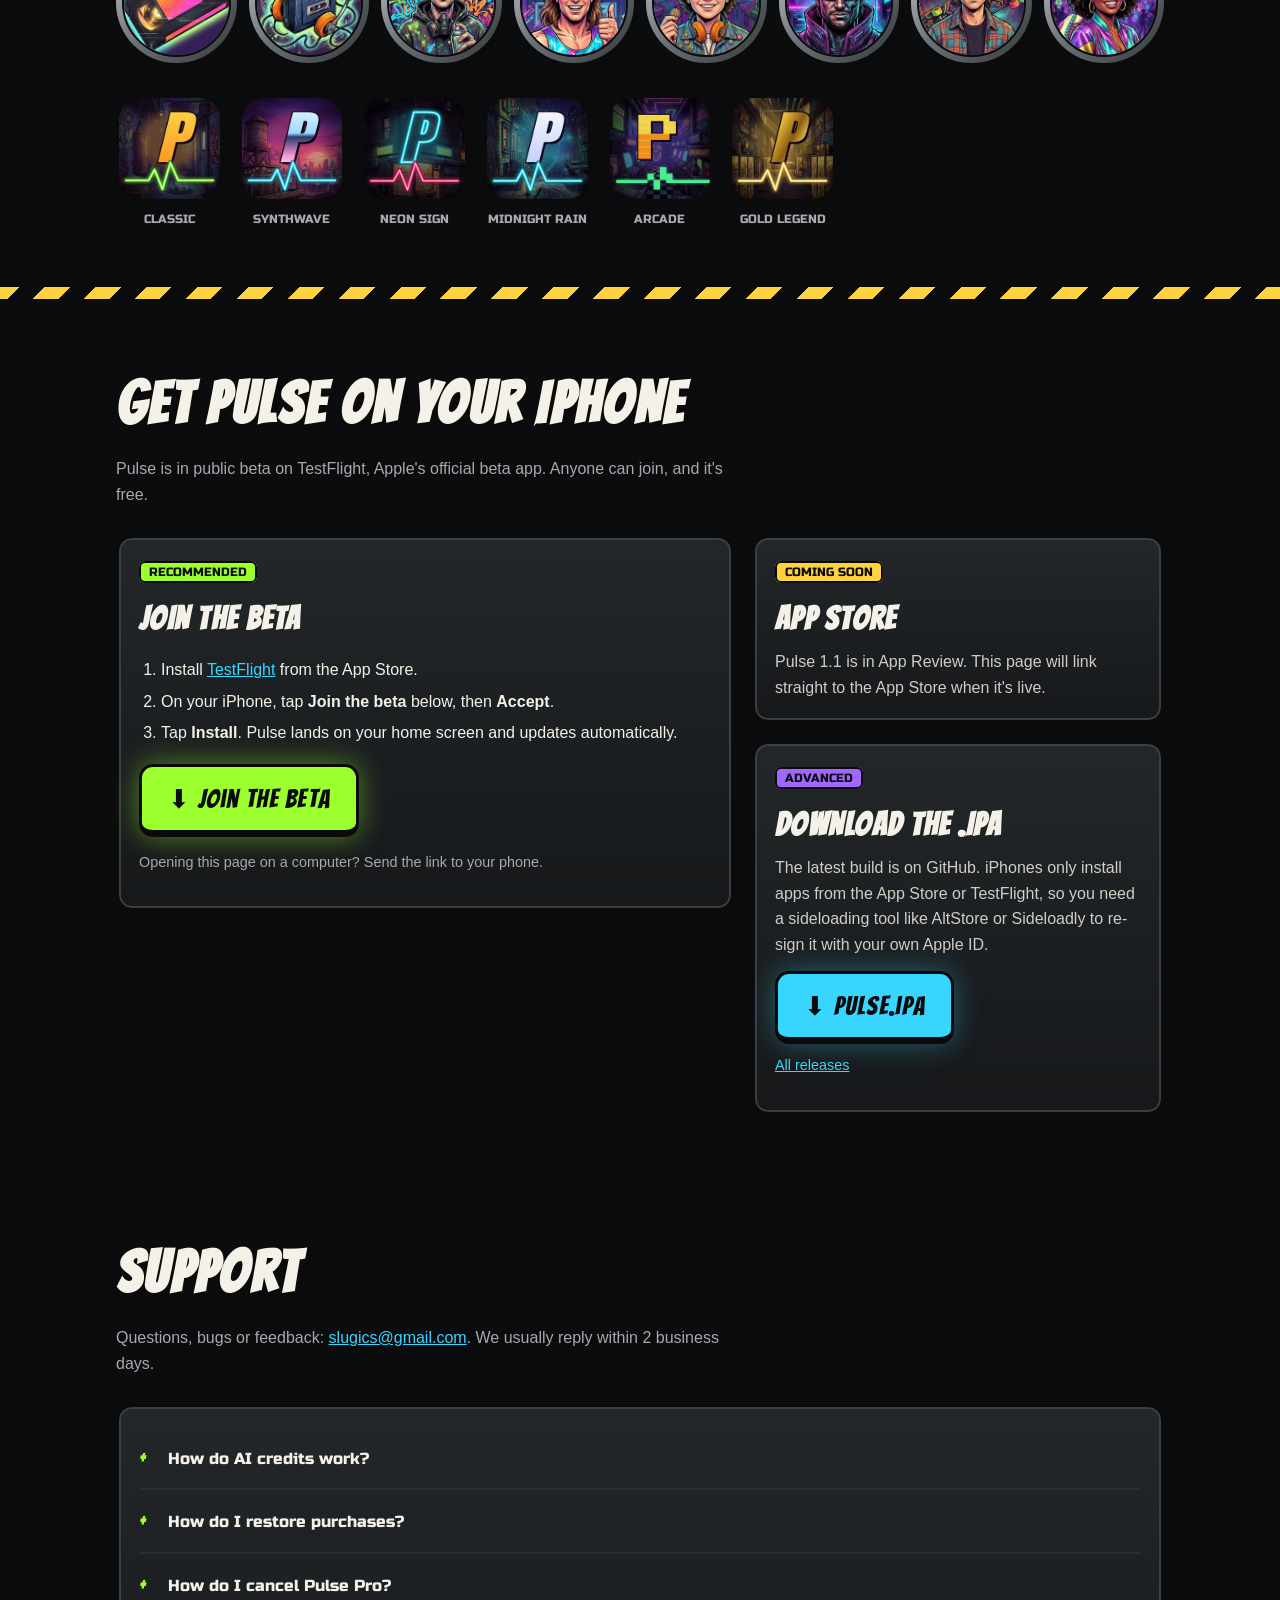
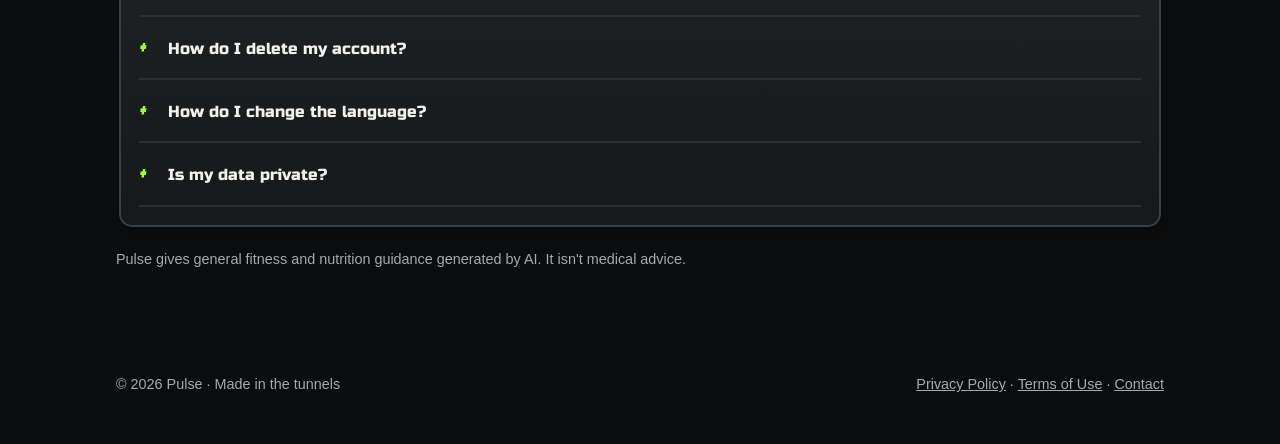
==== commit d48a0ab1: "Front page: wall gallery with names and stories, coach bios Walls are now a numbered gallery in unlo" ====
--- a/index.html
+++ b/index.html
@@ -14,7 +14,7 @@
 <link rel="preconnect" href="https://fonts.googleapis.com">
 <link rel="preconnect" href="https://fonts.gstatic.com" crossorigin>
 <link href="https://fonts.googleapis.com/css2?family=Bangers&family=Permanent+Marker&family=Russo+One&display=swap" rel="stylesheet">
-<link rel="stylesheet" href="style.css">
+<link rel="stylesheet" href="style.css?v=3">
 </head>
 <body>
 
@@ -132,18 +132,81 @@
 
 <section id="coaches">
   <div class="wrap">
-    <h2 class="section-title outline" data-i18n="coaches.title">PICK YOUR COACH</h2>
-    <p class="section-sub" data-i18n="coaches.sub">Nine coaches, nine attitudes, each with its own voice. Switch any time in Crew.</p>
+    <h2 class="section-title outline" data-i18n="coaches.title">MEET THE CREW</h2>
+    <p class="section-sub" data-i18n="coaches.sub2">Nine coaches, nine attitudes, each with their own voice. They all know their stuff; they just say it differently. Switch any time in Crew.</p>
     <div class="coaches">
-      <figure class="coach-card"><img src="img/coaches/pulse.jpg" alt="Pulse" loading="lazy" width="480" height="642"><figcaption><strong>Pulse</strong><span data-i18n="coach.pulse">Upbeat, smart, always in your corner.</span></figcaption></figure>
-      <figure class="coach-card"><img src="img/coaches/sarge.jpg" alt="Sarge" loading="lazy" width="480" height="642"><figcaption><strong>Sarge</strong><span data-i18n="coach.sarge">Drill-sergeant tough love. No excuses.</span></figcaption></figure>
-      <figure class="coach-card"><img src="img/coaches/hype.jpg" alt="MC Hype" loading="lazy" width="480" height="642"><figcaption><strong>MC Hype</strong><span data-i18n="coach.hype">Hip-hop hype man. Every rep is a headline.</span></figcaption></figure>
-      <figure class="coach-card"><img src="img/coaches/breeze.jpg" alt="Breeze" loading="lazy" width="480" height="642"><figcaption><strong>Breeze</strong><span data-i18n="coach.breeze">Laid-back surfer. Progress, no pressure.</span></figcaption></figure>
-      <figure class="coach-card"><img src="img/coaches/sensei.jpg" alt="Sensei" loading="lazy" width="480" height="642"><figcaption><strong>Sensei</strong><span data-i18n="coach.sensei">Calm and mindful. Discipline with grace.</span></figcaption></figure>
-      <figure class="coach-card"><img src="img/coaches/dre.jpg" alt="Dre" loading="lazy" width="480" height="642"><figcaption><strong>Dre</strong><span data-i18n="coach.dre">Bronx boxing-gym coach. Real talk, big heart.</span></figcaption></figure>
-      <figure class="coach-card"><img src="img/coaches/sofia.jpg" alt="Sofía" loading="lazy" width="480" height="642"><figcaption><strong>Sofía</strong><span data-i18n="coach.sofia">Miami trainer with fire. Habla español too.</span></figcaption></figure>
-      <figure class="coach-card"><img src="img/coaches/jazz.jpg" alt="Jazz" loading="lazy" width="480" height="642"><figcaption><strong>Jazz</strong><span data-i18n="coach.jazz">Fabulous, proudly queer hype coach. Iconic only.</span></figcaption></figure>
-      <figure class="coach-card"><img src="img/coaches/rex.jpg" alt="Rex" loading="lazy" width="480" height="642"><figcaption><strong>Rex</strong><span data-i18n="coach.rex">80s action hero. Every day is a training montage.</span></figcaption></figure>
+      <article class="coach-card">
+        <div class="coach-art"><img src="img/coaches/pulse.jpg" alt="Pulse" loading="lazy" width="480" height="642"><span class="coach-no">#01</span><h3>Pulse <span aria-hidden="true">⚡</span></h3></div>
+        <div class="coach-body">
+          <p class="coach-from"><span data-i18n="coach.from">From</span>: <span data-i18n="coach.pulse.from">Back Alley Gym, Downtown</span></p>
+          <p class="coach-tag" data-i18n="coach.pulse">Upbeat, smart, always in your corner.</p>
+          <p class="coach-bio" data-i18n="coach.pulse.bio">The one who keeps the lights on. Pulse opened the alley gym with a busted boombox and a dream, and still coaches every newcomer through day one.</p>
+        </div>
+      </article>
+      <article class="coach-card">
+        <div class="coach-art"><img src="img/coaches/sarge.jpg" alt="Sarge" loading="lazy" width="480" height="642"><span class="coach-no">#02</span><h3>Sarge <span aria-hidden="true">🪖</span></h3></div>
+        <div class="coach-body">
+          <p class="coach-from"><span data-i18n="coach.from">From</span>: <span data-i18n="coach.sarge.from">Fort Brick, Queens</span></p>
+          <p class="coach-tag" data-i18n="coach.sarge">Drill-sergeant tough love. No excuses.</p>
+          <p class="coach-bio" data-i18n="coach.sarge.bio">Twenty years of 5 a.m. reveilles and she's still first on the yard. Sarge runs the tire course behind the armory and doesn't hand out excuses. Tough love, short orders, and she never leaves anyone behind.</p>
+        </div>
+      </article>
+      <article class="coach-card">
+        <div class="coach-art"><img src="img/coaches/hype.jpg" alt="MC Hype" loading="lazy" width="480" height="642"><span class="coach-no">#03</span><h3>MC Hype <span aria-hidden="true">🎤</span></h3></div>
+        <div class="coach-body">
+          <p class="coach-from"><span data-i18n="coach.from">From</span>: <span data-i18n="coach.hype.from">Block parties, South Bronx</span></p>
+          <p class="coach-tag" data-i18n="coach.hype">Hip-hop hype man. Every rep is a headline.</p>
+          <p class="coach-bio" data-i18n="coach.hype.bio">MC Hype rocked every block party from Fordham to Hunts Point with a boombox on one shoulder. Now he hypes your sets like a headliner. Every rep is a headline, every PR gets a shout-out.</p>
+        </div>
+      </article>
+      <article class="coach-card">
+        <div class="coach-art"><img src="img/coaches/breeze.jpg" alt="Breeze" loading="lazy" width="480" height="642"><span class="coach-no">#04</span><h3>Breeze <span aria-hidden="true">🏄</span></h3></div>
+        <div class="coach-body">
+          <p class="coach-from"><span data-i18n="coach.from">From</span>: <span data-i18n="coach.breeze.from">Venice Beach, California</span></p>
+          <p class="coach-tag" data-i18n="coach.breeze">Laid-back surfer. Progress, no pressure.</p>
+          <p class="coach-bio" data-i18n="coach.breeze.bio">Breeze traded the city for the boardwalk and never looked back. Sunrise surf, sunset jog, zero stress. She'll remind you that progress is a wave: you don't fight it, you ride it.</p>
+        </div>
+      </article>
+      <article class="coach-card">
+        <div class="coach-art"><img src="img/coaches/sensei.jpg" alt="Sensei" loading="lazy" width="480" height="642"><span class="coach-no">#05</span><h3>Sensei <span aria-hidden="true">🥋</span></h3></div>
+        <div class="coach-body">
+          <p class="coach-from"><span data-i18n="coach.from">From</span>: <span data-i18n="coach.sensei.from">Little Tokyo dojo, Midtown</span></p>
+          <p class="coach-tag" data-i18n="coach.sensei">Calm and mindful. Discipline with grace.</p>
+          <p class="coach-bio" data-i18n="coach.sensei.bio">Sensei has run the same dojo above the noodle shop since '71. Breath, posture, patience. He connects what you eat, how you sleep and how you train, one calm sentence at a time.</p>
+        </div>
+      </article>
+      <article class="coach-card">
+        <div class="coach-art"><img src="img/coaches/dre.jpg" alt="Dre" loading="lazy" width="480" height="642"><span class="coach-no">#06</span><h3>Dre <span aria-hidden="true">🥊</span></h3></div>
+        <div class="coach-body">
+          <p class="coach-from"><span data-i18n="coach.from">From</span>: <span data-i18n="coach.dre.from">Fight gym, Bronx</span></p>
+          <p class="coach-tag" data-i18n="coach.dre">Bronx boxing-gym coach. Real talk, big heart.</p>
+          <p class="coach-bio" data-i18n="coach.dre.bio">Dre grew up on the heavy bag at a Bronx boxing gym and now runs the morning class. Big brother energy: real talk, no days off, and he'll be the first to tell you when you locked in.</p>
+        </div>
+      </article>
+      <article class="coach-card">
+        <div class="coach-art"><img src="img/coaches/sofia.jpg" alt="Sofía" loading="lazy" width="480" height="642"><span class="coach-no">#07</span><h3>Sofía <span aria-hidden="true">💃</span></h3></div>
+        <div class="coach-body">
+          <p class="coach-from"><span data-i18n="coach.from">From</span>: <span data-i18n="coach.sofia.from">Havana to Little Havana, Miami</span></p>
+          <p class="coach-tag" data-i18n="coach.sofia">Miami trainer with fire. Habla español too.</p>
+          <p class="coach-bio" data-i18n="coach.sofia.bio">Sofía grew up in Cuba and teaches dance cardio under the palms of Miami. Warm, fiery and impossible to ignore. ¡Vamos! She'll switch to Spanish the second you do.</p>
+        </div>
+      </article>
+      <article class="coach-card">
+        <div class="coach-art"><img src="img/coaches/jazz.jpg" alt="Jazz" loading="lazy" width="480" height="642"><span class="coach-no">#08</span><h3>Jazz <span aria-hidden="true">🌈</span></h3></div>
+        <div class="coach-body">
+          <p class="coach-from"><span data-i18n="coach.from">From</span>: <span data-i18n="coach.jazz.from">Roller disco, Christopher Street</span></p>
+          <p class="coach-tag" data-i18n="coach.jazz">Fabulous, proudly queer hype coach. Iconic only.</p>
+          <p class="coach-bio" data-i18n="coach.jazz.bio">Jazz ruled the roller rink and the ballroom floor before turning hype into a job. Fabulous, proudly queer and loud about your wins. Every check-in is a moment, and you're serving.</p>
+        </div>
+      </article>
+      <article class="coach-card">
+        <div class="coach-art"><img src="img/coaches/rex.jpg" alt="Rex" loading="lazy" width="480" height="642"><span class="coach-no">#09</span><h3>Rex <span aria-hidden="true">🕶️</span></h3></div>
+        <div class="coach-body">
+          <p class="coach-from"><span data-i18n="coach.from">From</span>: <span data-i18n="coach.rex.from">Somewhere in a 1985 action movie</span></p>
+          <p class="coach-tag" data-i18n="coach.rex">80s action hero. Every day is a training montage.</p>
+          <p class="coach-bio" data-i18n="coach.rex.bio">In a world where leg day gets skipped, one man said no. Rex walked out of a VHS tape and into your phone. One-liners, explosions, and every workout is a training montage.</p>
+        </div>
+      </article>
     </div>
   </div>
 </section>
@@ -177,70 +240,168 @@
 <section id="walls">
   <div class="wrap">
     <h2 class="section-title outline" data-i18n="walls.title">30 WALLS TO UNLOCK</h2>
-    <p class="section-sub" data-i18n="walls.sub">Every wall is hand-illustrated and becomes the backdrop of the whole app. Unlock them by ranking up, keeping streaks, logging days and opening chests.</p>
-  </div>
-  <div class="walls" aria-label="Unlockable walls">
-    <div class="walls-track">
-      <img src="img/walls/alley.jpg" alt="" loading="lazy" width="360" height="645">
-      <img src="img/walls/handball.jpg" alt="" loading="lazy" width="360" height="645">
-      <img src="img/walls/court.jpg" alt="" loading="lazy" width="360" height="645">
-      <img src="img/walls/bodega.jpg" alt="" loading="lazy" width="360" height="645">
-      <img src="img/walls/hydrant.jpg" alt="" loading="lazy" width="360" height="645">
-      <img src="img/walls/rooftop.jpg" alt="" loading="lazy" width="360" height="645">
-      <img src="img/walls/platform.jpg" alt="" loading="lazy" width="360" height="645">
-      <img src="img/walls/night-train.jpg" alt="" loading="lazy" width="360" height="645">
-      <img src="img/walls/yard.jpg" alt="" loading="lazy" width="360" height="645">
-      <img src="img/walls/bridge.jpg" alt="" loading="lazy" width="360" height="645">
-      <img src="img/walls/arcade.jpg" alt="" loading="lazy" width="360" height="645">
-      <img src="img/walls/club.jpg" alt="" loading="lazy" width="360" height="645">
-      <img src="img/walls/square.jpg" alt="" loading="lazy" width="360" height="645">
-      <img src="img/walls/hall.jpg" alt="" loading="lazy" width="360" height="645">
-      <img src="img/walls/tower.jpg" alt="" loading="lazy" width="360" height="645">
-      <img src="img/walls/underground.jpg" alt="" loading="lazy" width="360" height="645">
-      <img src="img/walls/video.jpg" alt="" loading="lazy" width="360" height="645">
-      <img src="img/walls/boardwalk.jpg" alt="" loading="lazy" width="360" height="645">
-      <img src="img/walls/diner.jpg" alt="" loading="lazy" width="360" height="645">
-      <img src="img/walls/rink.jpg" alt="" loading="lazy" width="360" height="645">
-      <img src="img/walls/fireworks.jpg" alt="" loading="lazy" width="360" height="645">
-      <img src="img/walls/gold-line.jpg" alt="" loading="lazy" width="360" height="645">
-      <img src="img/walls/records.jpg" alt="" loading="lazy" width="360" height="645">
-      <img src="img/walls/radio.jpg" alt="" loading="lazy" width="360" height="645">
-      <img src="img/walls/highway.jpg" alt="" loading="lazy" width="360" height="645">
-      <img src="img/walls/laser.jpg" alt="" loading="lazy" width="360" height="645">
-      <img src="img/walls/pool.jpg" alt="" loading="lazy" width="360" height="645">
-      <img src="img/walls/skate.jpg" alt="" loading="lazy" width="360" height="645">
-      <img src="img/walls/carwash.jpg" alt="" loading="lazy" width="360" height="645">
-      <img src="img/walls/helipad.jpg" alt="" loading="lazy" width="360" height="645">
-      <img src="img/walls/alley.jpg" alt="" loading="lazy" width="360" height="645">
-      <img src="img/walls/handball.jpg" alt="" loading="lazy" width="360" height="645">
-      <img src="img/walls/court.jpg" alt="" loading="lazy" width="360" height="645">
-      <img src="img/walls/bodega.jpg" alt="" loading="lazy" width="360" height="645">
-      <img src="img/walls/hydrant.jpg" alt="" loading="lazy" width="360" height="645">
-      <img src="img/walls/rooftop.jpg" alt="" loading="lazy" width="360" height="645">
-      <img src="img/walls/platform.jpg" alt="" loading="lazy" width="360" height="645">
-      <img src="img/walls/night-train.jpg" alt="" loading="lazy" width="360" height="645">
-      <img src="img/walls/yard.jpg" alt="" loading="lazy" width="360" height="645">
-      <img src="img/walls/bridge.jpg" alt="" loading="lazy" width="360" height="645">
-      <img src="img/walls/arcade.jpg" alt="" loading="lazy" width="360" height="645">
-      <img src="img/walls/club.jpg" alt="" loading="lazy" width="360" height="645">
-      <img src="img/walls/square.jpg" alt="" loading="lazy" width="360" height="645">
-      <img src="img/walls/hall.jpg" alt="" loading="lazy" width="360" height="645">
-      <img src="img/walls/tower.jpg" alt="" loading="lazy" width="360" height="645">
-      <img src="img/walls/underground.jpg" alt="" loading="lazy" width="360" height="645">
-      <img src="img/walls/video.jpg" alt="" loading="lazy" width="360" height="645">
-      <img src="img/walls/boardwalk.jpg" alt="" loading="lazy" width="360" height="645">
-      <img src="img/walls/diner.jpg" alt="" loading="lazy" width="360" height="645">
-      <img src="img/walls/rink.jpg" alt="" loading="lazy" width="360" height="645">
-      <img src="img/walls/fireworks.jpg" alt="" loading="lazy" width="360" height="645">
-      <img src="img/walls/gold-line.jpg" alt="" loading="lazy" width="360" height="645">
-      <img src="img/walls/records.jpg" alt="" loading="lazy" width="360" height="645">
-      <img src="img/walls/radio.jpg" alt="" loading="lazy" width="360" height="645">
-      <img src="img/walls/highway.jpg" alt="" loading="lazy" width="360" height="645">
-      <img src="img/walls/laser.jpg" alt="" loading="lazy" width="360" height="645">
-      <img src="img/walls/pool.jpg" alt="" loading="lazy" width="360" height="645">
-      <img src="img/walls/skate.jpg" alt="" loading="lazy" width="360" height="645">
-      <img src="img/walls/carwash.jpg" alt="" loading="lazy" width="360" height="645">
-      <img src="img/walls/helipad.jpg" alt="" loading="lazy" width="360" height="645">
+    <p class="section-sub" data-i18n="walls.sub2">Every wall is a hand-drawn corner of the Pulse city, and it becomes the backdrop of the whole app. Climb the ranks, keep your streak alive, keep logging days and crack chests to collect them all.</p>
+    <h3 class="wall-group" data-i18n="walls.groupRank">THE RANK LADDER</h3>
+    <div class="walls">
+      <article class="wall-card">
+        <div class="wall-art"><img src="img/walls/alley.jpg" alt="" loading="lazy" width="360" height="645"><span class="wall-no">#01</span><span class="wall-unlock rank" data-unlock="rank" data-n="1">RANK 1</span></div>
+        <h4 data-i18n="wall.alley.n">BACK ALLEY GYM</h4>
+        <p data-i18n="wall.alley.s">Where every legend starts. A heavy bag on a chain, a steaming manhole and a buzzing GYM sign that never quite turns off.</p>
+      </article>
+      <article class="wall-card">
+        <div class="wall-art"><img src="img/walls/handball.jpg" alt="" loading="lazy" width="360" height="645"><span class="wall-no">#02</span><span class="wall-unlock rank" data-unlock="rank" data-n="2">RANK 2</span></div>
+        <h4 data-i18n="wall.handball.n">HANDBALL WALL</h4>
+        <p data-i18n="wall.handball.s">Tagged-up concrete where the block plays handball till the streetlights blink. First wall you claim as your own.</p>
+      </article>
+      <article class="wall-card">
+        <div class="wall-art"><img src="img/walls/court.jpg" alt="" loading="lazy" width="360" height="645"><span class="wall-no">#03</span><span class="wall-unlock rank" data-unlock="rank" data-n="3">RANK 3</span></div>
+        <h4 data-i18n="wall.court.n">STREET COURT</h4>
+        <p data-i18n="wall.court.s">Chain-link nets, one flickering lamp and the bodega glowing across the street. Pickup games run all night here.</p>
+      </article>
+      <article class="wall-card">
+        <div class="wall-art"><img src="img/walls/bodega.jpg" alt="" loading="lazy" width="360" height="645"><span class="wall-no">#04</span><span class="wall-unlock rank" data-unlock="rank" data-n="4">RANK 4</span></div>
+        <h4 data-i18n="wall.bodega.n">BODEGA CORNER</h4>
+        <p data-i18n="wall.bodega.s">Open 24 hours, lights always on. Grab a coconut water, nod to the guy behind the counter, get back to work.</p>
+      </article>
+      <article class="wall-card">
+        <div class="wall-art"><img src="img/walls/hydrant.jpg" alt="" loading="lazy" width="360" height="645"><span class="wall-no">#05</span><span class="wall-unlock rank" data-unlock="rank" data-n="5">RANK 5</span></div>
+        <h4 data-i18n="wall.hydrant.n">HYDRANT BLOCK</h4>
+        <p data-i18n="wall.hydrant.s">July on the block: someone cracked the hydrant and the whole street came out. Cold water, hot pavement, good vibes.</p>
+      </article>
+      <article class="wall-card">
+        <div class="wall-art"><img src="img/walls/rooftop.jpg" alt="" loading="lazy" width="360" height="645"><span class="wall-no">#06</span><span class="wall-unlock rank" data-unlock="rank" data-n="6">RANK 6</span></div>
+        <h4 data-i18n="wall.rooftop.n">ROOFTOP</h4>
+        <p data-i18n="wall.rooftop.s">Water tower, a sunset over the skyline and a boombox nobody owns. The crew's secret spot above the noise.</p>
+      </article>
+      <article class="wall-card">
+        <div class="wall-art"><img src="img/walls/platform.jpg" alt="" loading="lazy" width="360" height="645"><span class="wall-no">#07</span><span class="wall-unlock rank" data-unlock="rank" data-n="7">RANK 7</span></div>
+        <h4 data-i18n="wall.platform.n">SUBWAY PLATFORM</h4>
+        <p data-i18n="wall.platform.s">Tiles, graffiti and the hum of the third rail. Wait for the train, do your calf raises, nobody's judging.</p>
+      </article>
+      <article class="wall-card">
+        <div class="wall-art"><img src="img/walls/night-train.jpg" alt="" loading="lazy" width="360" height="645"><span class="wall-no">#08</span><span class="wall-unlock rank" data-unlock="rank" data-n="8">RANK 8</span></div>
+        <h4 data-i18n="wall.nightTrain.n">NIGHT TRAIN</h4>
+        <p data-i18n="wall.nightTrain.s">The last car, painted end to end. Ride it to the edge of the map and back before sunrise.</p>
+      </article>
+      <article class="wall-card">
+        <div class="wall-art"><img src="img/walls/yard.jpg" alt="" loading="lazy" width="360" height="645"><span class="wall-no">#09</span><span class="wall-unlock rank" data-unlock="rank" data-n="9">RANK 9</span></div>
+        <h4 data-i18n="wall.yard.n">TRAIN YARD</h4>
+        <p data-i18n="wall.yard.s">Rows of sleeping trains under the city lights. The writers came here to paint; you come here to grind.</p>
+      </article>
+      <article class="wall-card">
+        <div class="wall-art"><img src="img/walls/bridge.jpg" alt="" loading="lazy" width="360" height="645"><span class="wall-no">#10</span><span class="wall-unlock rank" data-unlock="rank" data-n="10">RANK 10</span></div>
+        <h4 data-i18n="wall.bridge.n">BRIDGE RING</h4>
+        <p data-i18n="wall.bridge.s">A boxing ring under the steel bridge, tires for steps and a single bulb for a spotlight. No crowd, just the work.</p>
+      </article>
+      <article class="wall-card">
+        <div class="wall-art"><img src="img/walls/arcade.jpg" alt="" loading="lazy" width="360" height="645"><span class="wall-no">#11</span><span class="wall-unlock rank" data-unlock="rank" data-n="11">RANK 11</span></div>
+        <h4 data-i18n="wall.arcade.n">NEON ARCADE</h4>
+        <p data-i18n="wall.arcade.s">Checkerboard floor, pinball and a KNOCKOUT cabinet with your initials on top. Quarters ready.</p>
+      </article>
+      <article class="wall-card">
+        <div class="wall-art"><img src="img/walls/club.jpg" alt="" loading="lazy" width="360" height="645"><span class="wall-no">#12</span><span class="wall-unlock rank" data-unlock="rank" data-n="12">RANK 12</span></div>
+        <h4 data-i18n="wall.club.n">NEON CLUB</h4>
+        <p data-i18n="wall.club.s">Laser beams, a booming sound system and a dance floor that lights up under your feet. Midnight cardio.</p>
+      </article>
+      <article class="wall-card">
+        <div class="wall-art"><img src="img/walls/square.jpg" alt="" loading="lazy" width="360" height="645"><span class="wall-no">#13</span><span class="wall-unlock rank" data-unlock="rank" data-n="13">RANK 13</span></div>
+        <h4 data-i18n="wall.square.n">BILLBOARD SQUARE</h4>
+        <p data-i18n="wall.square.s">Billboards the size of buildings, all shouting your name. Downtown, center stage, the city's watching.</p>
+      </article>
+      <article class="wall-card">
+        <div class="wall-art"><img src="img/walls/hall.jpg" alt="" loading="lazy" width="360" height="645"><span class="wall-no">#14</span><span class="wall-unlock rank" data-unlock="rank" data-n="14">RANK 14</span></div>
+        <h4 data-i18n="wall.hall.n">HALL OF CHAMPIONS</h4>
+        <p data-i18n="wall.hall.s">Glass cases full of trophies, gold light down the hall. Your spot is already reserved at the end.</p>
+      </article>
+      <article class="wall-card">
+        <div class="wall-art"><img src="img/walls/tower.jpg" alt="" loading="lazy" width="360" height="645"><span class="wall-no">#15</span><span class="wall-unlock rank" data-unlock="rank" data-n="15">RANK 15</span></div>
+        <h4 data-i18n="wall.tower.n">PULSE TOWER</h4>
+        <p data-i18n="wall.tower.s">The top of the ladder: a penthouse gym in the sky with gold dumbbells and the moon in the window. Pulse Immortal trains here.</p>
+      </article>
+    </div>
+    <h3 class="wall-group" data-i18n="walls.groupStreak">STREAK LEGENDS</h3>
+    <div class="walls">
+      <article class="wall-card">
+        <div class="wall-art"><img src="img/walls/underground.jpg" alt="" loading="lazy" width="360" height="645"><span class="wall-no">#16</span><span class="wall-unlock streak" data-unlock="streak" data-n="7">7-DAY STREAK</span></div>
+        <h4 data-i18n="wall.underground.n">UNDERGROUND LINE</h4>
+        <p data-i18n="wall.underground.s">Seven days straight gets you the password to the tunnels: pipes, graffiti and a train that only runs for regulars.</p>
+      </article>
+      <article class="wall-card">
+        <div class="wall-art"><img src="img/walls/video.jpg" alt="" loading="lazy" width="360" height="645"><span class="wall-no">#17</span><span class="wall-unlock streak" data-unlock="streak" data-n="14">14-DAY STREAK</span></div>
+        <h4 data-i18n="wall.video.n">VIDEO STORE</h4>
+        <p data-i18n="wall.video.s">Two weeks unbroken. Aisles of VHS, a CRT wall and a checkered floor. Be kind, rewind, keep going.</p>
+      </article>
+      <article class="wall-card">
+        <div class="wall-art"><img src="img/walls/boardwalk.jpg" alt="" loading="lazy" width="360" height="645"><span class="wall-no">#18</span><span class="wall-unlock streak" data-unlock="streak" data-n="30">30-DAY STREAK</span></div>
+        <h4 data-i18n="wall.boardwalk.n">BOARDWALK</h4>
+        <p data-i18n="wall.boardwalk.s">A month of streaks earns the shore: the Ferris wheel, the roller coaster and salty air at midnight.</p>
+      </article>
+      <article class="wall-card">
+        <div class="wall-art"><img src="img/walls/diner.jpg" alt="" loading="lazy" width="360" height="645"><span class="wall-no">#19</span><span class="wall-unlock streak" data-unlock="streak" data-n="60">60-DAY STREAK</span></div>
+        <h4 data-i18n="wall.diner.n">NEON DINER</h4>
+        <p data-i18n="wall.diner.s">Sixty days in, a booth is yours. Chrome stools, a jukebox in the corner and the best egg-white omelet in town.</p>
+      </article>
+      <article class="wall-card">
+        <div class="wall-art"><img src="img/walls/rink.jpg" alt="" loading="lazy" width="360" height="645"><span class="wall-no">#20</span><span class="wall-unlock streak" data-unlock="streak" data-n="100">100-DAY STREAK</span></div>
+        <h4 data-i18n="wall.rink.n">ROLLER RINK</h4>
+        <p data-i18n="wall.rink.s">A hundred days and the disco ball drops. Skate rentals, neon arrows on the floor, the DJ plays your song.</p>
+      </article>
+      <article class="wall-card">
+        <div class="wall-art"><img src="img/walls/fireworks.jpg" alt="" loading="lazy" width="360" height="645"><span class="wall-no">#21</span><span class="wall-unlock streak" data-unlock="streak" data-n="180">180-DAY STREAK</span></div>
+        <h4 data-i18n="wall.fireworks.n">BRIDGE FIREWORKS</h4>
+        <p data-i18n="wall.fireworks.s">Half a year without missing a day. The whole bridge lights up, and every rocket is for you.</p>
+      </article>
+      <article class="wall-card">
+        <div class="wall-art"><img src="img/walls/gold-line.jpg" alt="" loading="lazy" width="360" height="645"><span class="wall-no">#22</span><span class="wall-unlock streak" data-unlock="streak" data-n="365">365-DAY STREAK</span></div>
+        <h4 data-i18n="wall.goldLine.n">GOLD LINE</h4>
+        <p data-i18n="wall.goldLine.s">365 days. A gold-lined gym car that runs on one track only: the one you built a day at a time.</p>
+      </article>
+    </div>
+    <h3 class="wall-group" data-i18n="walls.groupDays">LOGGED DAYS</h3>
+    <div class="walls">
+      <article class="wall-card">
+        <div class="wall-art"><img src="img/walls/records.jpg" alt="" loading="lazy" width="360" height="645"><span class="wall-no">#23</span><span class="wall-unlock days" data-unlock="days" data-n="50">50 DAYS LOGGED</span></div>
+        <h4 data-i18n="wall.records.n">RECORD SHOP</h4>
+        <p data-i18n="wall.records.s">Fifty days logged. Crates of vinyl, a turntable spinning and the smell of old sleeves. Dig for your sound.</p>
+      </article>
+      <article class="wall-card">
+        <div class="wall-art"><img src="img/walls/radio.jpg" alt="" loading="lazy" width="360" height="645"><span class="wall-no">#24</span><span class="wall-unlock days" data-unlock="days" data-n="125">125 DAYS LOGGED</span></div>
+        <h4 data-i18n="wall.radio.n">RADIO STATION</h4>
+        <p data-i18n="wall.radio.s">125 days on the board. You're on the air now: mixing desk, city lights and a mic that's always hot.</p>
+      </article>
+      <article class="wall-card">
+        <div class="wall-art"><img src="img/walls/highway.jpg" alt="" loading="lazy" width="360" height="645"><span class="wall-no">#25</span><span class="wall-unlock days" data-unlock="days" data-n="250">250 DAYS LOGGED</span></div>
+        <h4 data-i18n="wall.highway.n">MIDNIGHT HIGHWAY</h4>
+        <p data-i18n="wall.highway.s">250 days logged. Sunset skyline, an empty highway and a sports car with your name on the plate. Floor it.</p>
+      </article>
+    </div>
+    <h3 class="wall-group" data-i18n="walls.groupChest">CHEST DROPS</h3>
+    <div class="walls">
+      <article class="wall-card">
+        <div class="wall-art"><img src="img/walls/laser.jpg" alt="" loading="lazy" width="360" height="645"><span class="wall-no">#26</span><span class="wall-unlock chest" data-unlock="chest">CHEST DROP</span></div>
+        <h4 data-i18n="wall.laser.n">LASER TAG</h4>
+        <p data-i18n="wall.laser.s">A rare chest drop. Smoke, green beams and fluorescent maze walls. Duck, dodge, keep your heart rate up.</p>
+      </article>
+      <article class="wall-card">
+        <div class="wall-art"><img src="img/walls/pool.jpg" alt="" loading="lazy" width="360" height="645"><span class="wall-no">#27</span><span class="wall-unlock chest" data-unlock="chest">CHEST DROP</span></div>
+        <h4 data-i18n="wall.pool.n">POOL HALL</h4>
+        <p data-i18n="wall.pool.s">Green felt under a hanging lamp, smoke curling up to the ceiling. Rare find, slow game, steady hands.</p>
+      </article>
+      <article class="wall-card">
+        <div class="wall-art"><img src="img/walls/skate.jpg" alt="" loading="lazy" width="360" height="645"><span class="wall-no">#28</span><span class="wall-unlock chest" data-unlock="chest">CHEST DROP</span></div>
+        <h4 data-i18n="wall.skate.n">SKATE BOWL</h4>
+        <p data-i18n="wall.skate.s">An empty pool turned skate bowl, tagged wall to wall. Found in a chest, ridden at sunset.</p>
+      </article>
+      <article class="wall-card">
+        <div class="wall-art"><img src="img/walls/carwash.jpg" alt="" loading="lazy" width="360" height="645"><span class="wall-no">#29</span><span class="wall-unlock chest" data-unlock="chest">CHEST DROP</span></div>
+        <h4 data-i18n="wall.carwash.n">CAR WASH</h4>
+        <p data-i18n="wall.carwash.s">Neon brushes, soap bubbles and an 80s muscle car rolling through. Rinse the week off and roll out clean.</p>
+      </article>
+      <article class="wall-card">
+        <div class="wall-art"><img src="img/walls/helipad.jpg" alt="" loading="lazy" width="360" height="645"><span class="wall-no">#30</span><span class="wall-unlock chest" data-unlock="chest">CHEST DROP</span></div>
+        <h4 data-i18n="wall.helipad.n">HELIPAD</h4>
+        <p data-i18n="wall.helipad.s">A chopper waiting on the roof, searchlights sweeping the sky. The rarest drop in Pulse. Your ride's here.</p>
+      </article>
     </div>
   </div>
 </section>
@@ -418,6 +579,16 @@
     restart();
   })();
 </script>
-<script src="i18n.js"></script>
+<script>
+  // Wall unlock chips: "RANK {n}" and friends, filled in whenever the language changes.
+  document.addEventListener('pulse:lang', function () {
+    document.querySelectorAll('[data-unlock]').forEach(function (el) {
+      var kind = el.getAttribute('data-unlock'), n = el.getAttribute('data-n');
+      var en = { rank: 'RANK {n}', streak: '{n}-DAY STREAK', days: '{n} DAYS LOGGED', chest: 'CHEST DROP' }[kind];
+      el.textContent = window.pulseI18n.t('unlock.' + kind, en).replace('{n}', n);
+    });
+  });
+</script>
+<script src="i18n.js?v=3"></script>
 </body>
 </html>
--- a/style.css
+++ b/style.css
@@ -150,22 +150,54 @@
 @media (prefers-reduced-motion: reduce) { .shots .track, .shots figure { transition: none; } }
 .shots figcaption { font-family: var(--comic); font-size: 1.3rem; letter-spacing: 0.05em; margin-top: 10px; text-align: center; }
 
-.coaches { display: flex; flex-wrap: wrap; justify-content: center; gap: 16px; }
-.coach-card { flex: 0 0 calc((100% - 64px) / 5); margin: 0; background: var(--card); border: 3px solid var(--ink); border-radius: 16px; overflow: hidden; box-shadow: 5px 5px 0 var(--ink); }
-.coach-card img { width: 100%; aspect-ratio: 3 / 4; object-fit: cover; border-bottom: 3px solid var(--ink); }
-.coach-card figcaption { padding: 10px 12px 12px; }
-.coach-card strong { display: block; font-family: var(--comic); font-size: 1.5rem; letter-spacing: 0.05em; font-weight: 400; line-height: 1.1; }
-.coach-card span { display: block; color: var(--dim); font-size: 0.85rem; line-height: 1.4; }
-@media (max-width: 860px) { .coach-card { flex-basis: calc((100% - 32px) / 3); } }
-@media (max-width: 560px) { .coaches { gap: 12px; } .coach-card { flex-basis: calc((100% - 12px) / 2); } }
-
-/* The walls drift past in a loop (the list is doubled so it wraps without a seam). */
-.walls { overflow: hidden; padding: 6px 0 14px; }
-.walls-track { display: flex; gap: 14px; width: max-content; animation: walls-drift 120s linear infinite; }
-.walls:hover .walls-track { animation-play-state: paused; }
-.walls img { width: 150px; aspect-ratio: 9 / 16; object-fit: cover; border: 3px solid var(--ink); border-radius: 14px; box-shadow: 4px 4px 0 var(--ink); }
-@keyframes walls-drift { to { transform: translateX(-50%); } }
-@media (prefers-reduced-motion: reduce) { .walls { overflow-x: auto; } .walls-track { animation: none; } }
+/* Coaches: trading-card style, three across. */
+.coaches { display: grid; grid-template-columns: repeat(3, 1fr); gap: 22px; }
+.coach-card {
+  display: flex; flex-direction: column; background: linear-gradient(180deg, #23272a, #16181a);
+  border: 3px solid var(--ink); border-radius: 18px; overflow: hidden; box-shadow: 0 0 0 2px #3a3f44 inset, 6px 6px 0 var(--ink);
+}
+.coach-art { position: relative; border-bottom: 3px solid var(--ink); }
+.coach-art img { width: 100%; aspect-ratio: 4 / 5; object-fit: cover; object-position: center 20%; }
+.coach-art::after { content: ''; position: absolute; inset: 55% 0 0; background: linear-gradient(180deg, transparent, rgba(11, 12, 13, 0.92)); }
+.coach-art h3 {
+  position: absolute; left: 14px; bottom: 10px; z-index: 1; margin: 0;
+  font-family: var(--comic); font-weight: 400; font-size: 2.3rem; letter-spacing: 0.05em; line-height: 1;
+  color: var(--text); text-shadow: 3px 3px 0 var(--ink), -1px -1px 0 var(--ink), 1px -1px 0 var(--ink), -1px 1px 0 var(--ink);
+}
+.coach-no, .wall-no {
+  position: absolute; top: 10px; left: 10px; z-index: 1; font-family: var(--block); font-size: 0.75rem;
+  color: var(--ink); background: var(--yellow); border: 2px solid var(--ink); border-radius: 6px; padding: 1px 7px; box-shadow: 2px 2px 0 var(--ink);
+}
+.coach-body { padding: 14px 16px 18px; display: grid; gap: 8px; }
+.coach-body p { margin: 0; }
+.coach-from { font-family: var(--tag); color: var(--yellow); font-size: 1.05rem; line-height: 1.3; }
+.coach-tag { font-family: var(--block); color: var(--lime); font-size: 0.85rem; text-transform: uppercase; letter-spacing: 0.02em; line-height: 1.35; }
+.coach-bio { color: #cfcdc6; font-size: 0.95rem; line-height: 1.55; }
+@media (max-width: 860px) { .coaches { grid-template-columns: repeat(2, 1fr); } }
+@media (max-width: 560px) { .coaches { grid-template-columns: 1fr; } .coach-art img { aspect-ratio: 1; } }
+
+/* Walls: a numbered gallery, grouped by how each one unlocks. */
+.wall-group { font-family: var(--tag); font-weight: 400; color: var(--lime); font-size: 1.5rem; margin: 30px 0 14px; transform: rotate(-1deg); }
+.wall-group:first-of-type { margin-top: 8px; }
+.walls { display: grid; grid-template-columns: repeat(5, 1fr); gap: 18px; }
+.wall-card {
+  display: flex; flex-direction: column; background: var(--card); border: 3px solid var(--ink); border-radius: 14px;
+  overflow: hidden; box-shadow: 5px 5px 0 var(--ink);
+}
+.wall-art { position: relative; border-bottom: 3px solid var(--ink); }
+.wall-art img { width: 100%; aspect-ratio: 3 / 4; object-fit: cover; object-position: center 40%; }
+.wall-unlock {
+  position: absolute; right: 8px; bottom: 8px; font-family: var(--block); font-size: 0.66rem; letter-spacing: 0.03em;
+  color: var(--ink); background: var(--lime); border: 2px solid var(--ink); border-radius: 6px; padding: 1px 6px;
+}
+.wall-unlock.streak { background: var(--orange); }
+.wall-unlock.days { background: var(--cyan); }
+.wall-unlock.chest { background: var(--pink); }
+.wall-card h4 { font-family: var(--comic); font-weight: 400; font-size: 1.35rem; letter-spacing: 0.05em; line-height: 1.05; margin: 10px 12px 4px; }
+.wall-card p { margin: 0 12px 14px; color: var(--dim); font-size: 0.84rem; line-height: 1.5; }
+@media (max-width: 960px) { .walls { grid-template-columns: repeat(4, 1fr); } }
+@media (max-width: 760px) { .walls { grid-template-columns: repeat(3, 1fr); } }
+@media (max-width: 520px) { .walls { grid-template-columns: repeat(2, 1fr); gap: 12px; } .wall-card h4 { font-size: 1.15rem; } }
 
 .crew { display: grid; grid-template-columns: repeat(8, 1fr); gap: 12px; }
 .crew figure { margin: 0; text-align: center; }
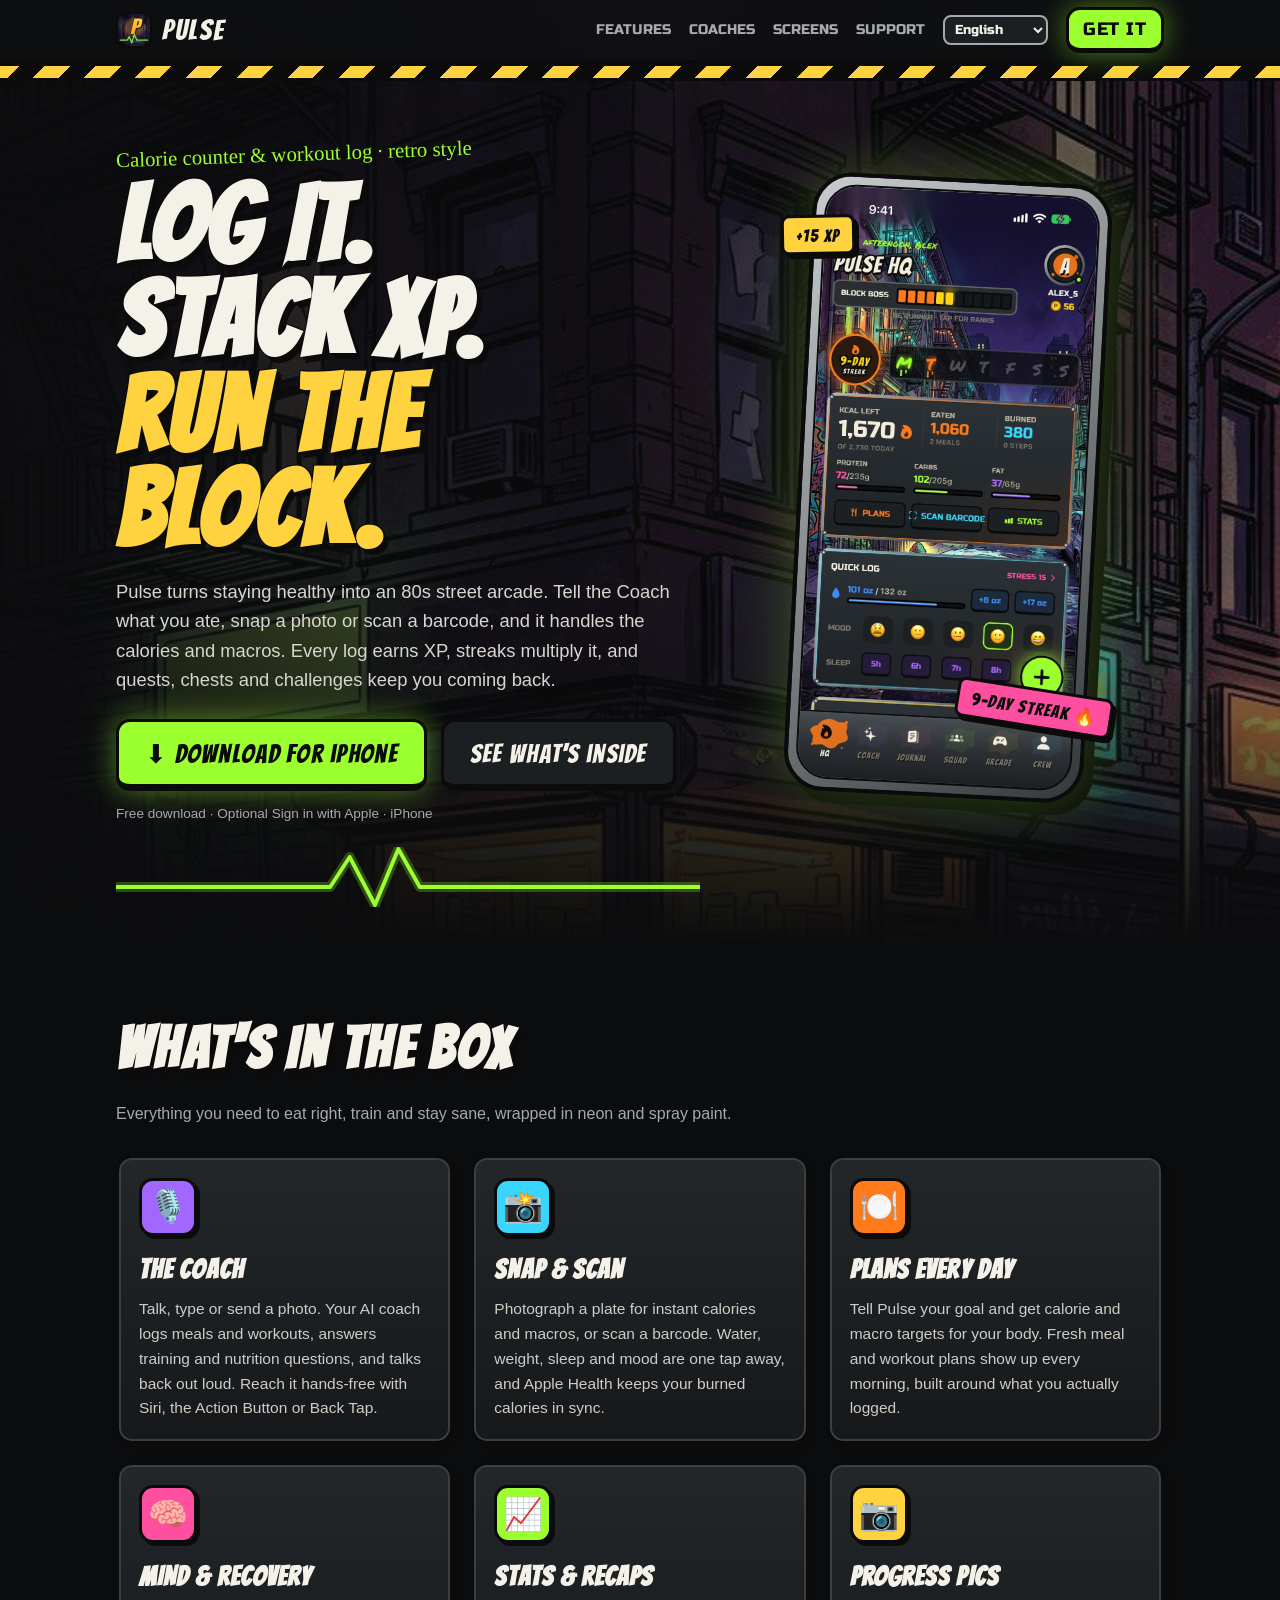
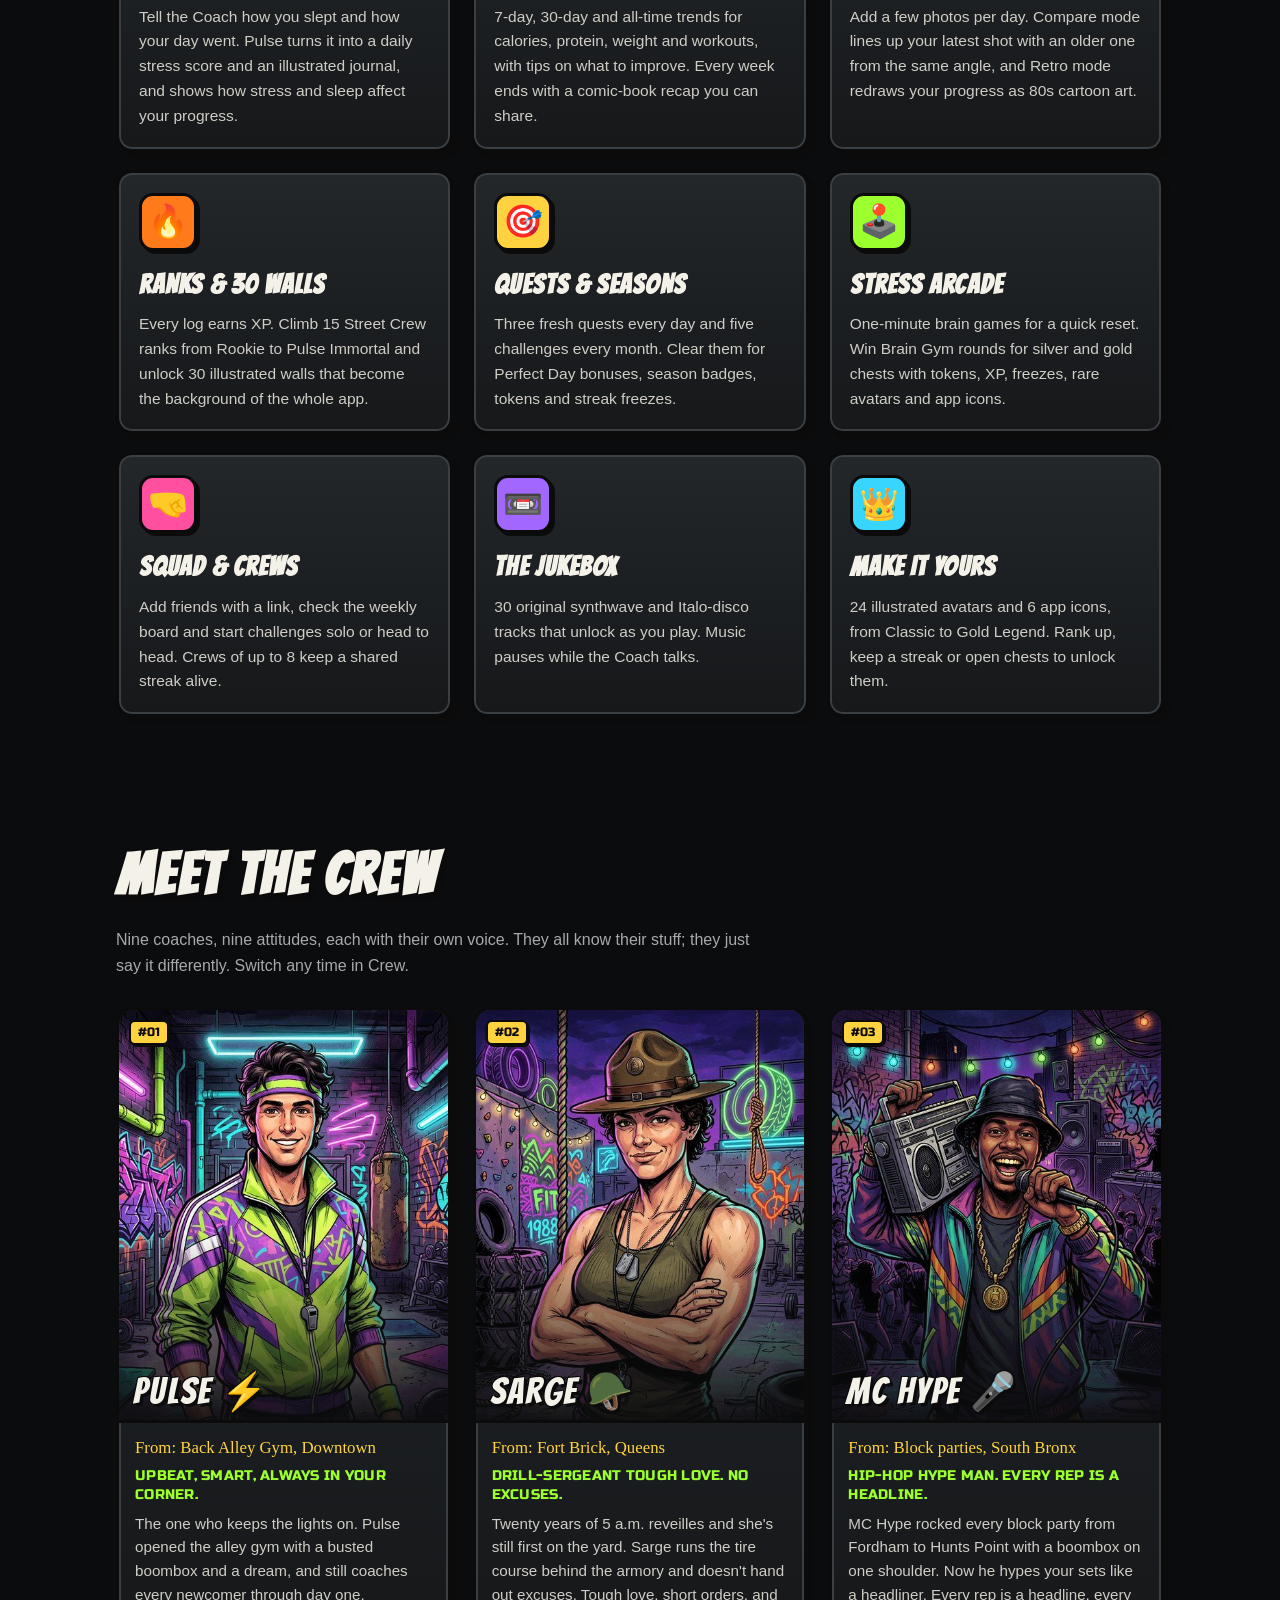
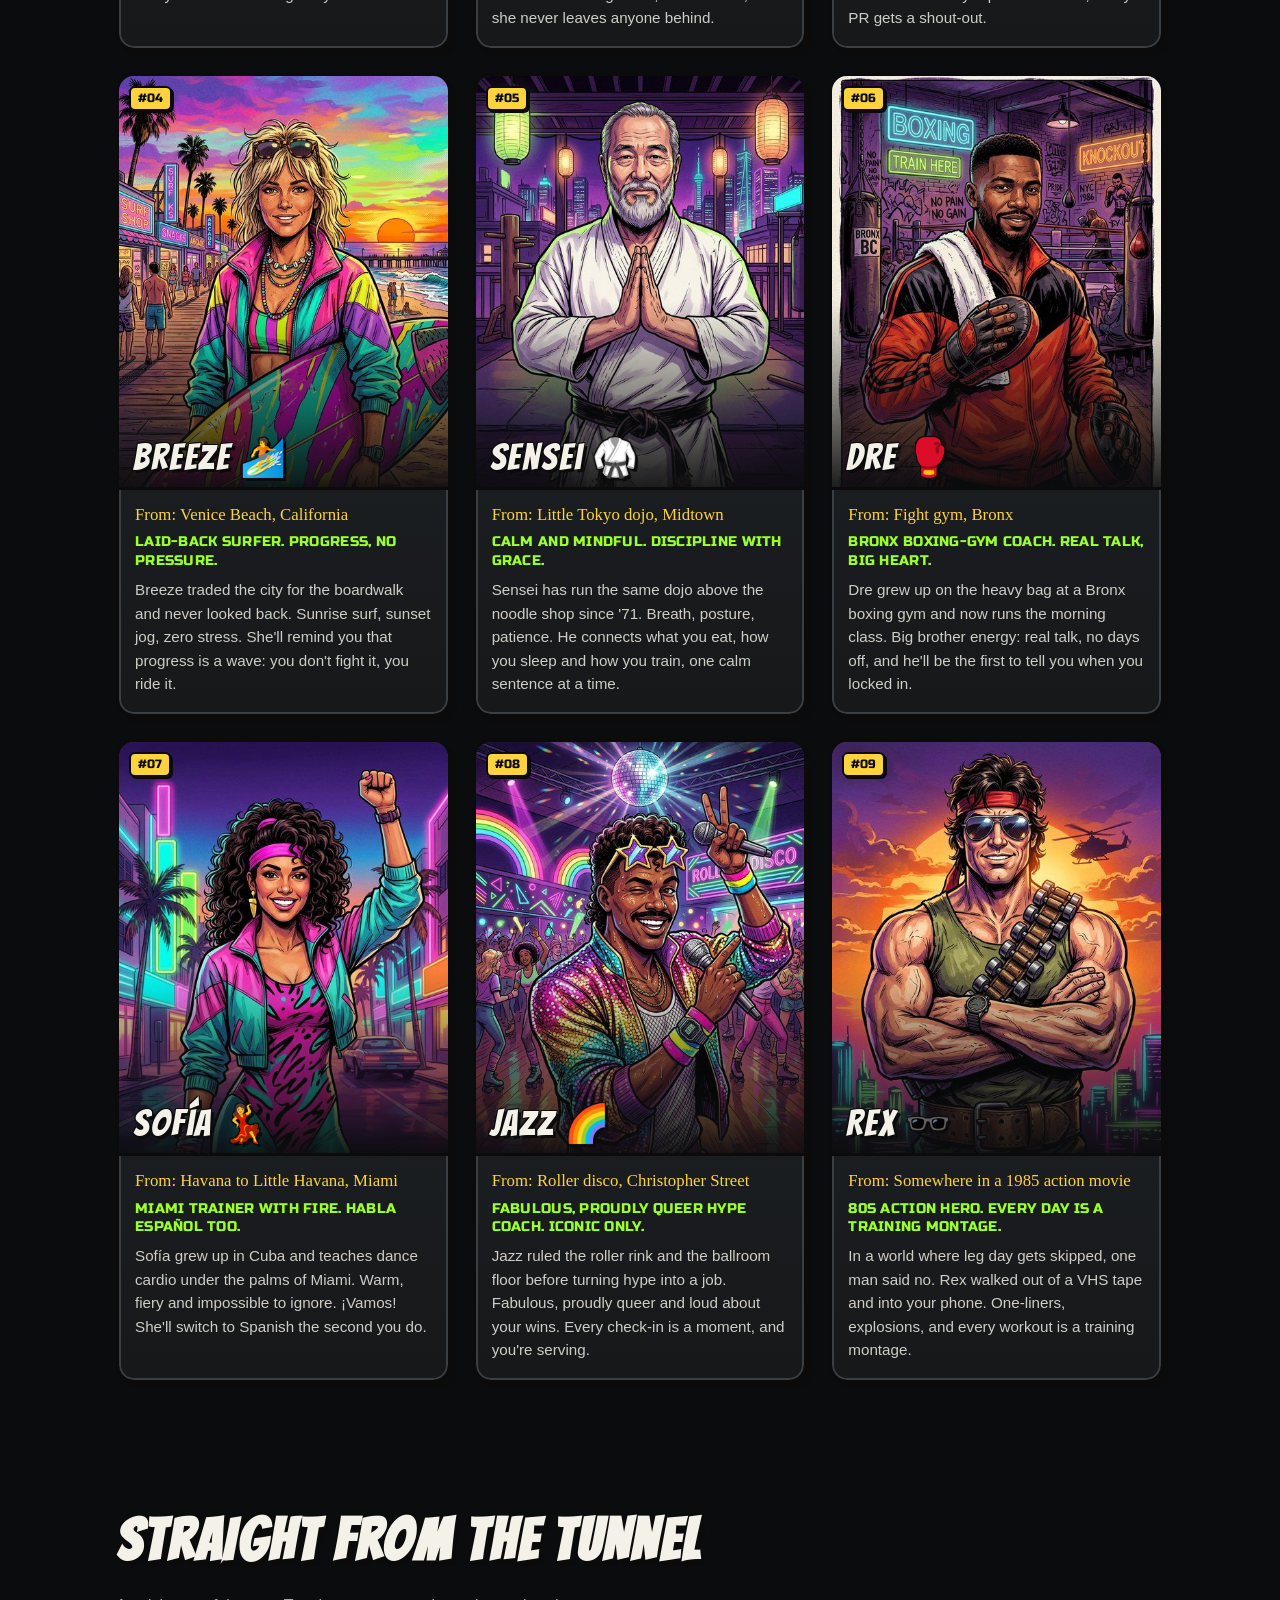
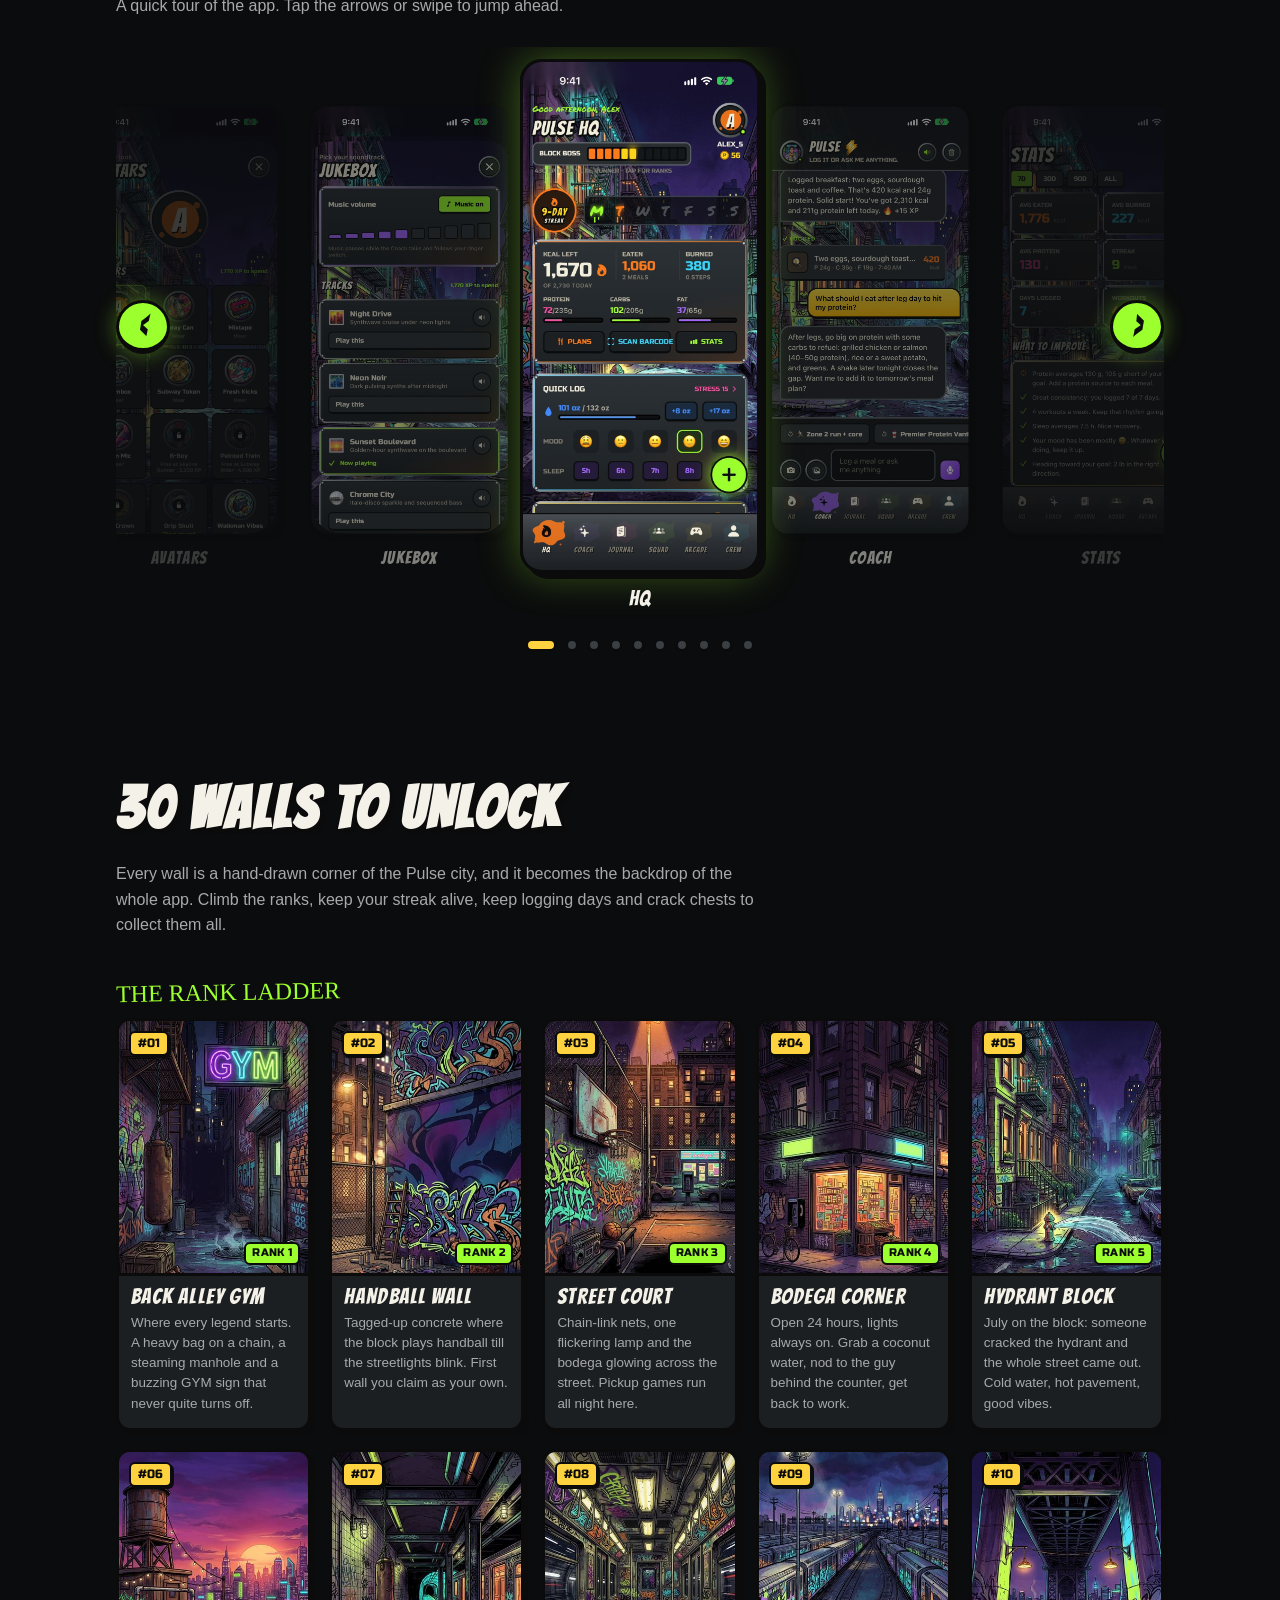
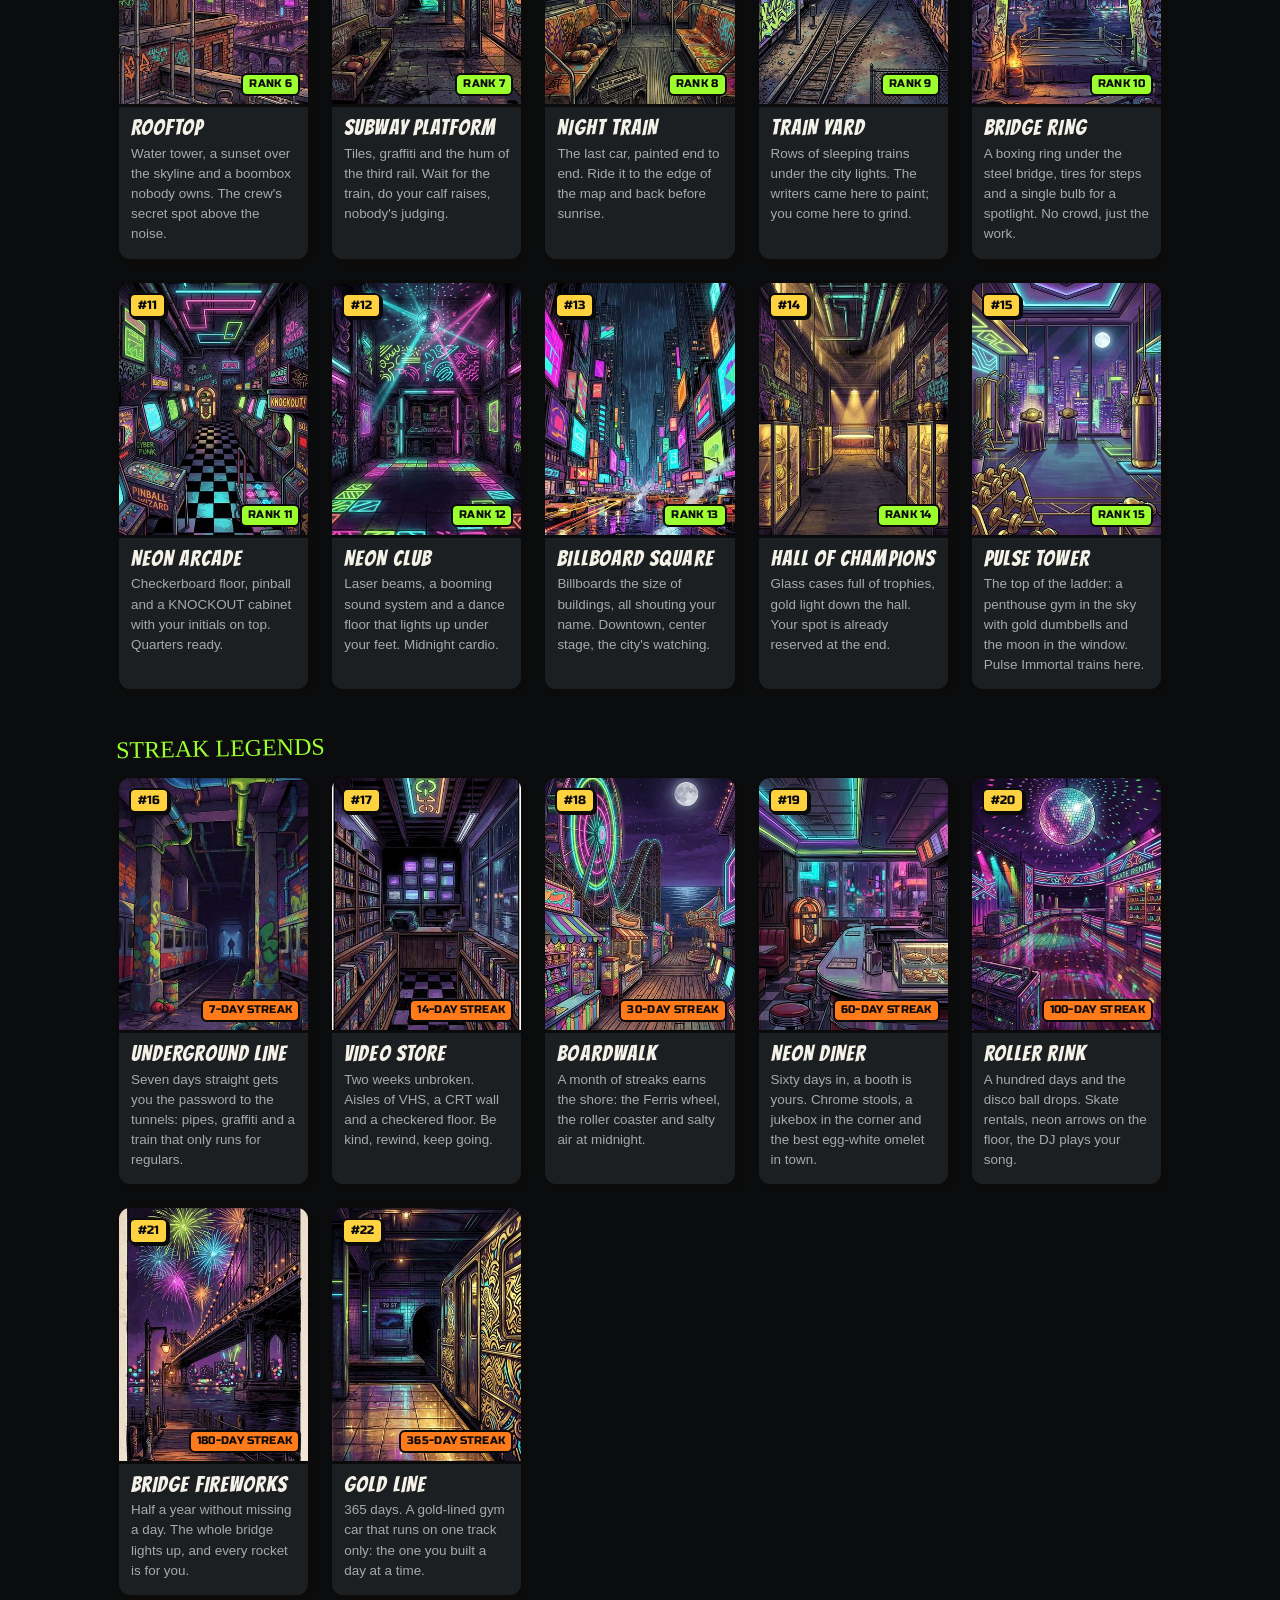
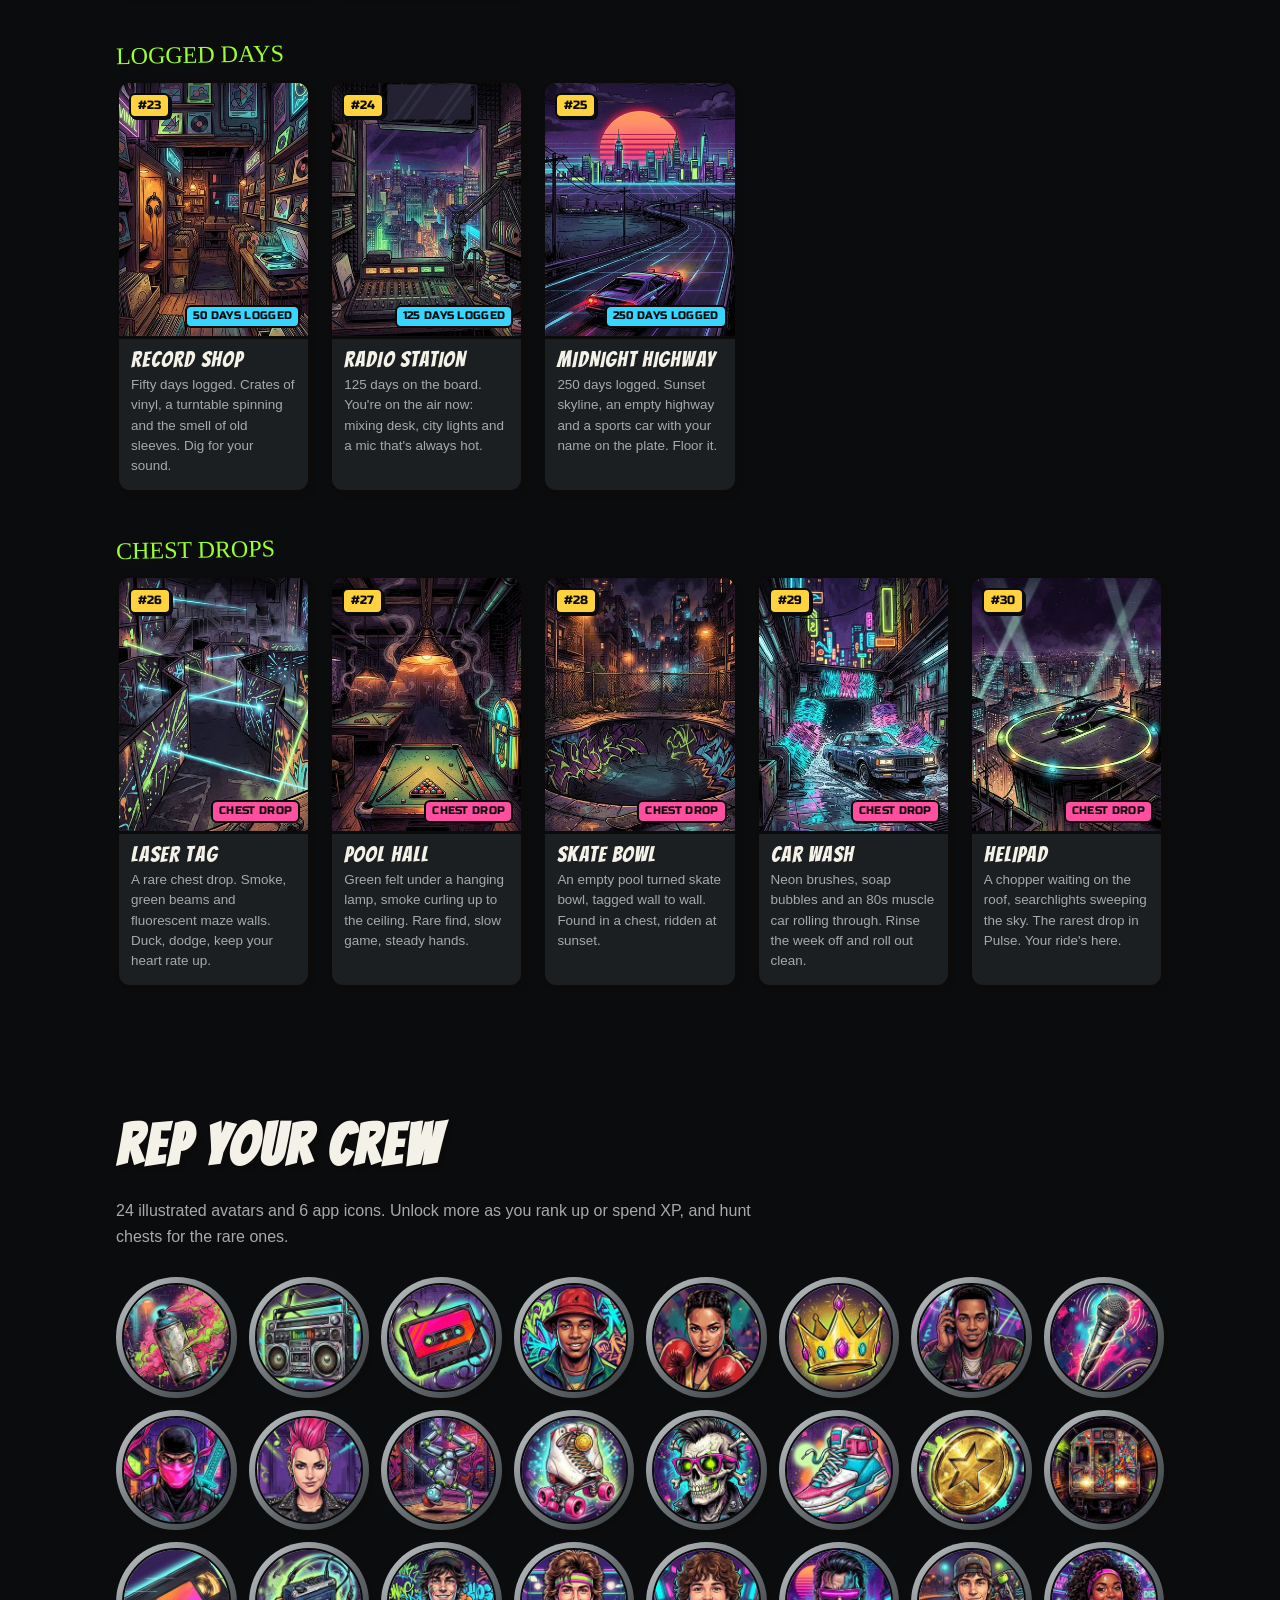
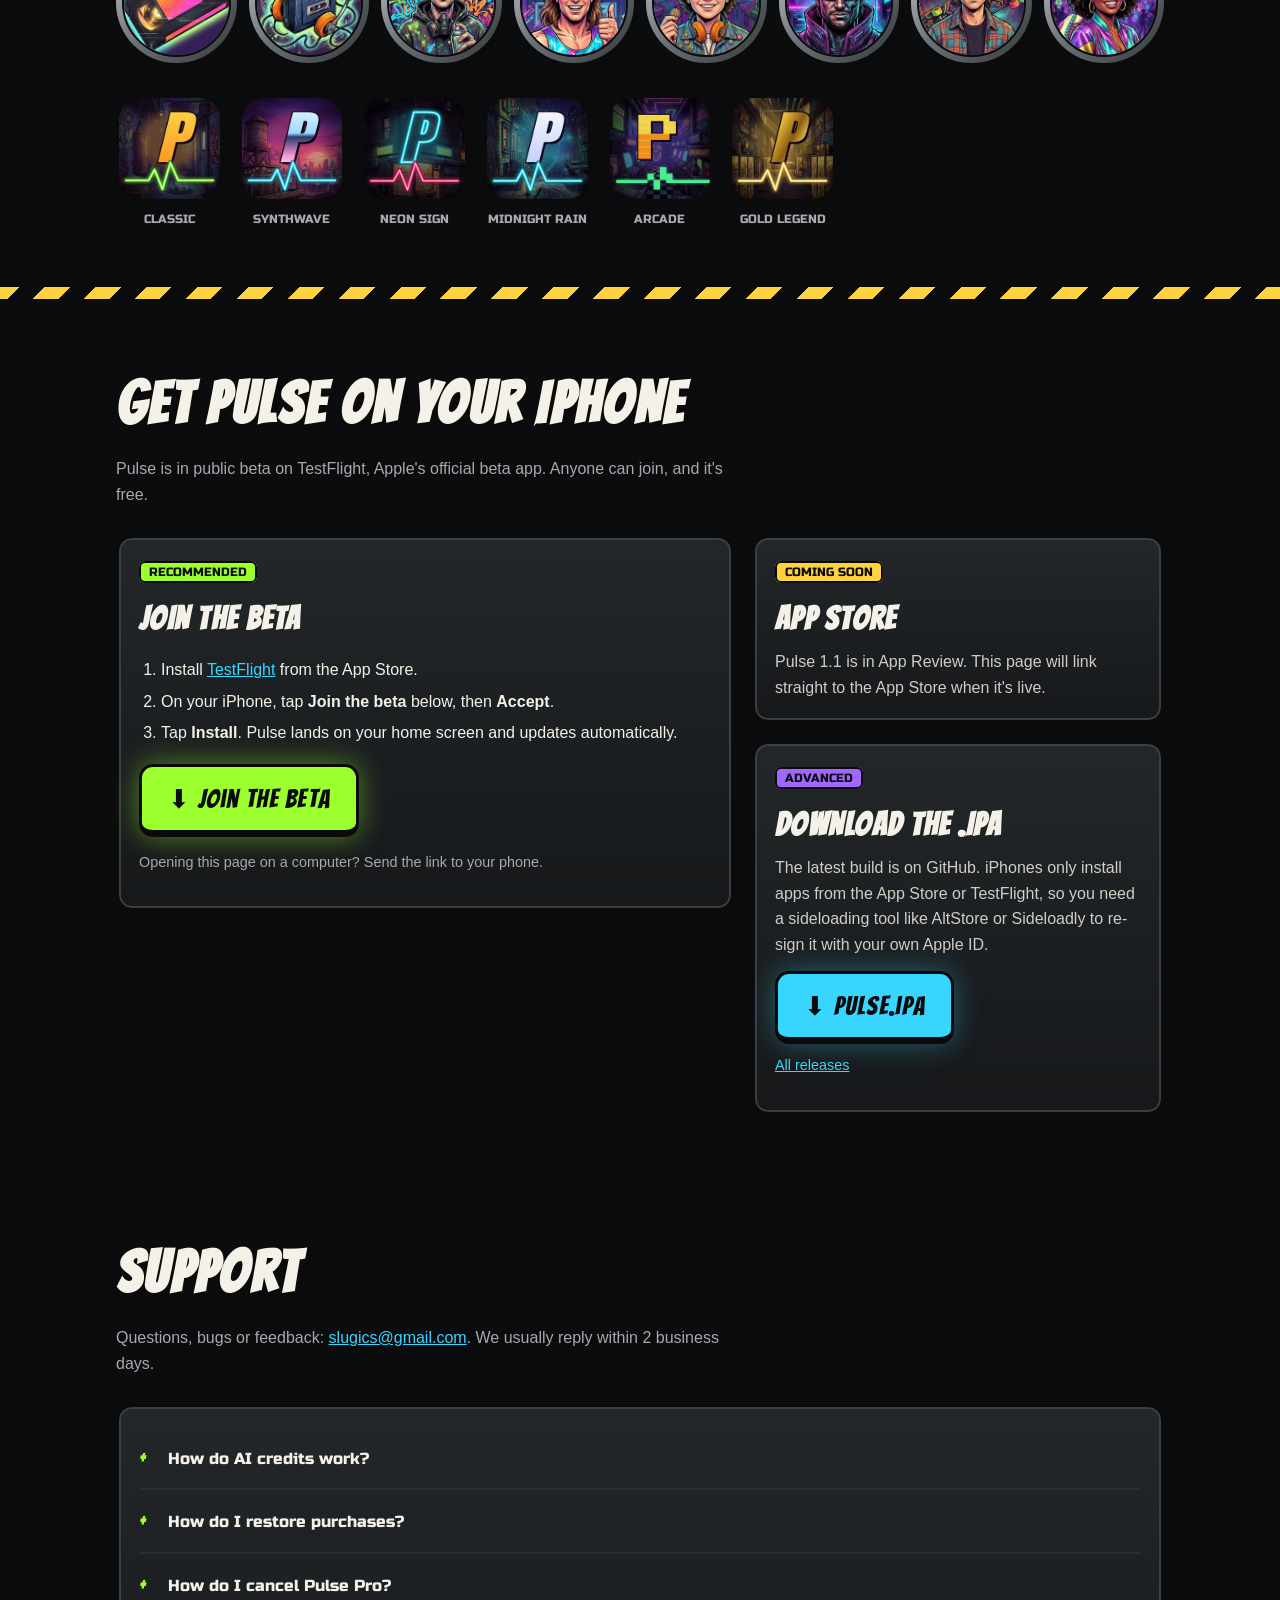
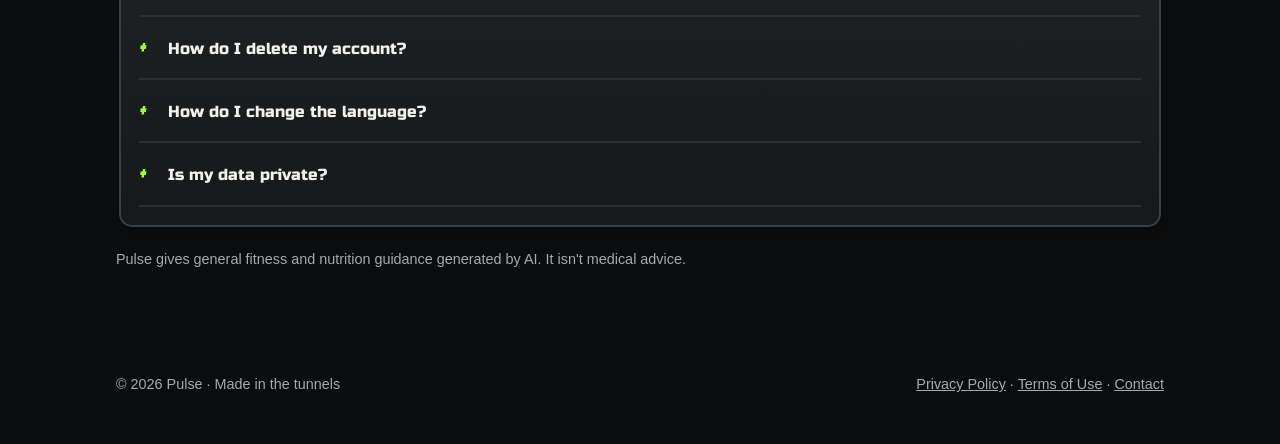
==== commit 28c38858: "Hero note: free download, optional Sign in with Apple Co-Authored-By: Claude Opus 5.5 <noreply@anthr" ====
--- a/index.html
+++ b/index.html
@@ -14,7 +14,7 @@
 <link rel="preconnect" href="https://fonts.googleapis.com">
 <link rel="preconnect" href="https://fonts.gstatic.com" crossorigin>
 <link href="https://fonts.googleapis.com/css2?family=Bangers&family=Permanent+Marker&family=Russo+One&display=swap" rel="stylesheet">
-<link rel="stylesheet" href="style.css?v=3">
+<link rel="stylesheet" href="style.css?v=4">
 </head>
 <body>
 
@@ -45,7 +45,7 @@
         <a class="btn" href="#install" data-i18n="hero.download">⬇ Download for iPhone</a>
         <a class="btn ghost" href="#features" data-i18n="hero.see">See what's inside</a>
       </div>
-      <p class="note" data-i18n="hero.note2">Free to play · No account needed · iPhone</p>
+      <p class="note" data-i18n="hero.note3">Free download · Optional Sign in with Apple · iPhone</p>
     </div>
     <div class="phone">
       <img src="img/shots/hq.jpg" alt="Pulse HQ screen: calories left, macros, a 9-day streak and the Block Boss rank" width="780" height="1696">
@@ -589,6 +589,6 @@
     });
   });
 </script>
-<script src="i18n.js?v=3"></script>
+<script src="i18n.js?v=4"></script>
 </body>
 </html>
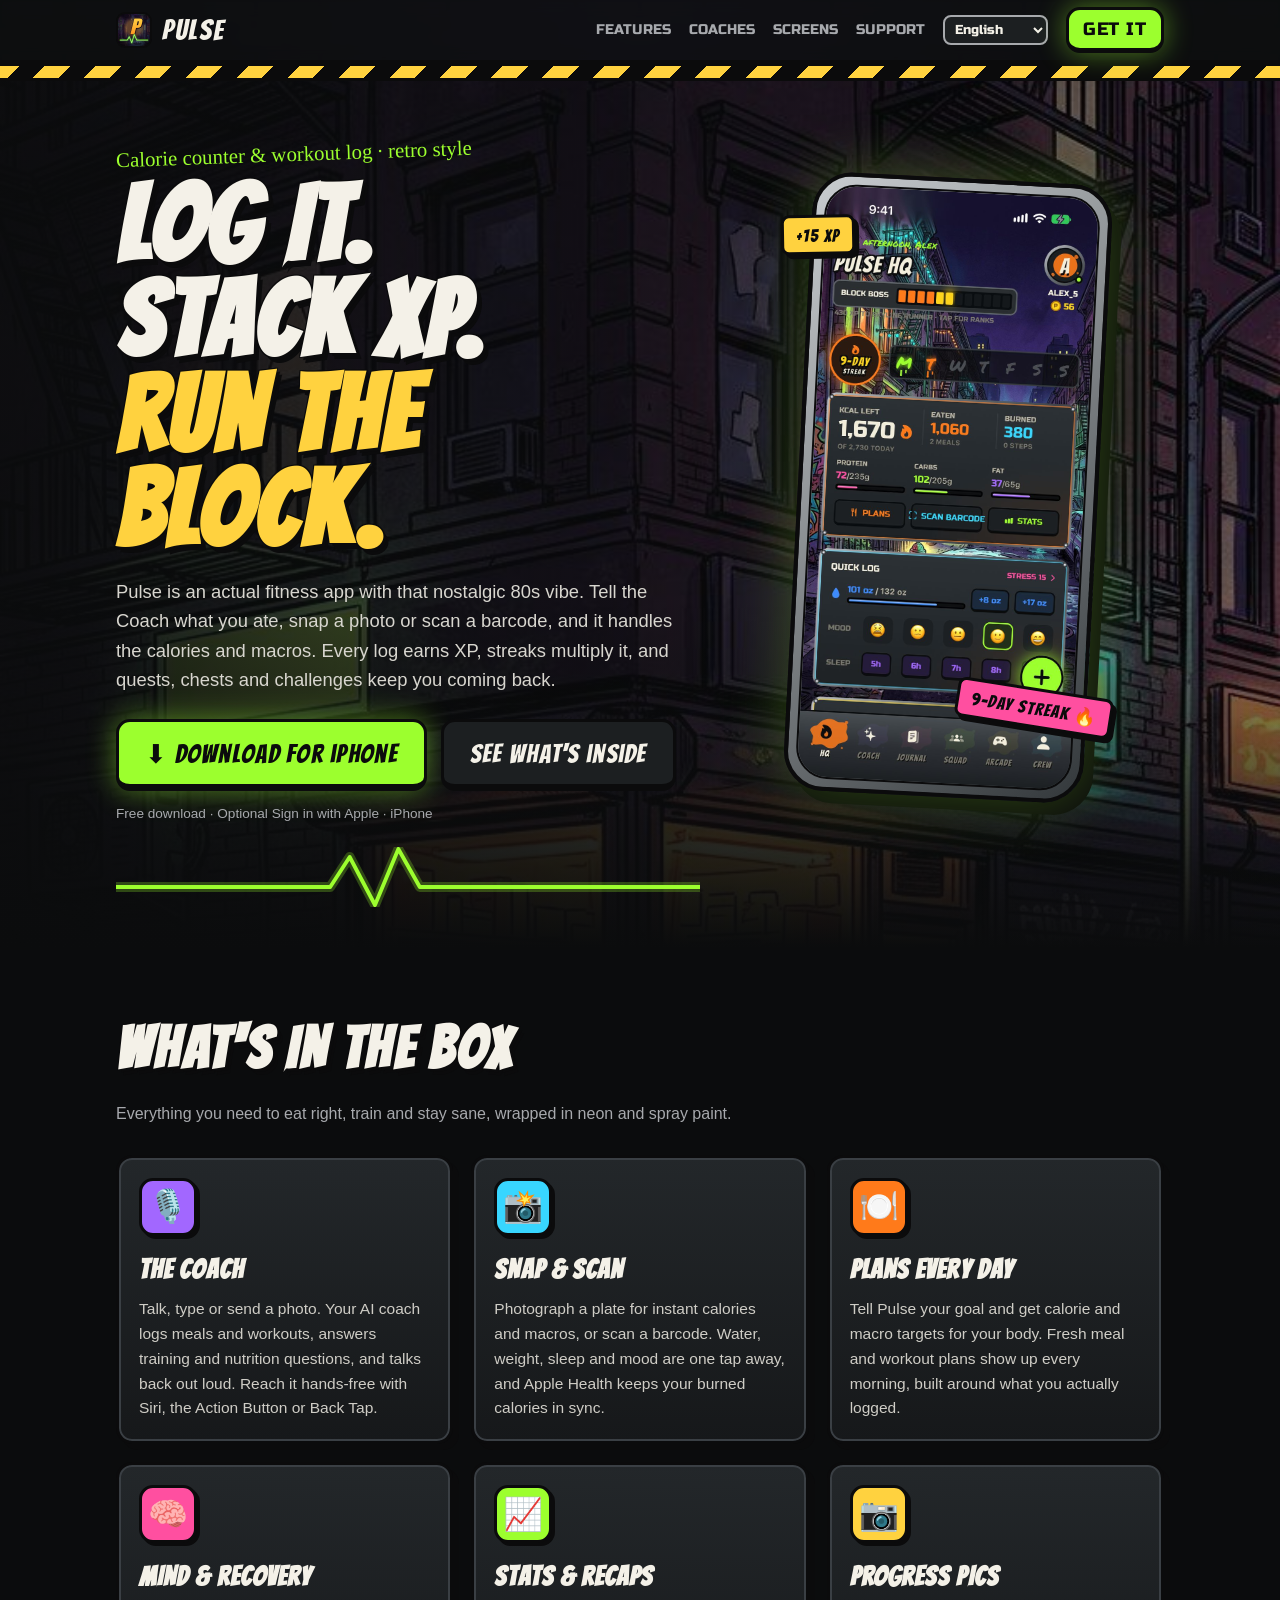
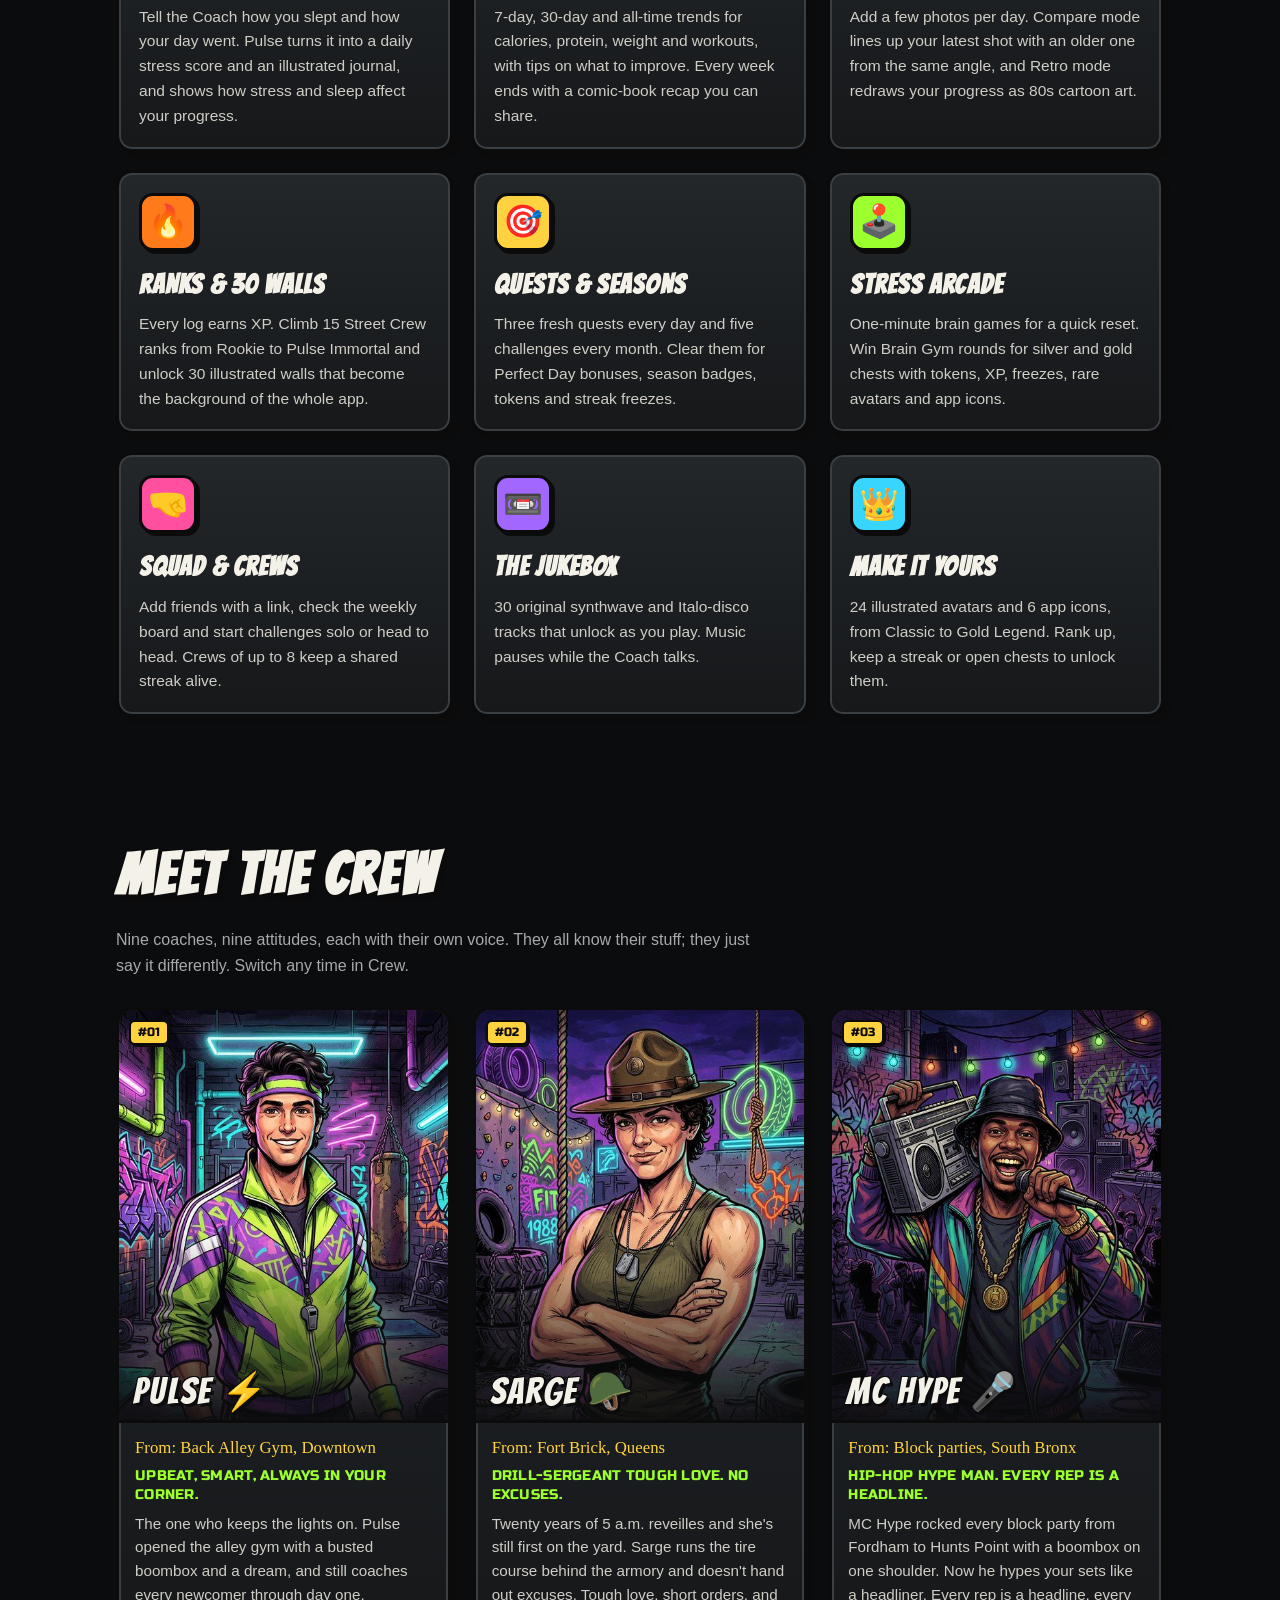
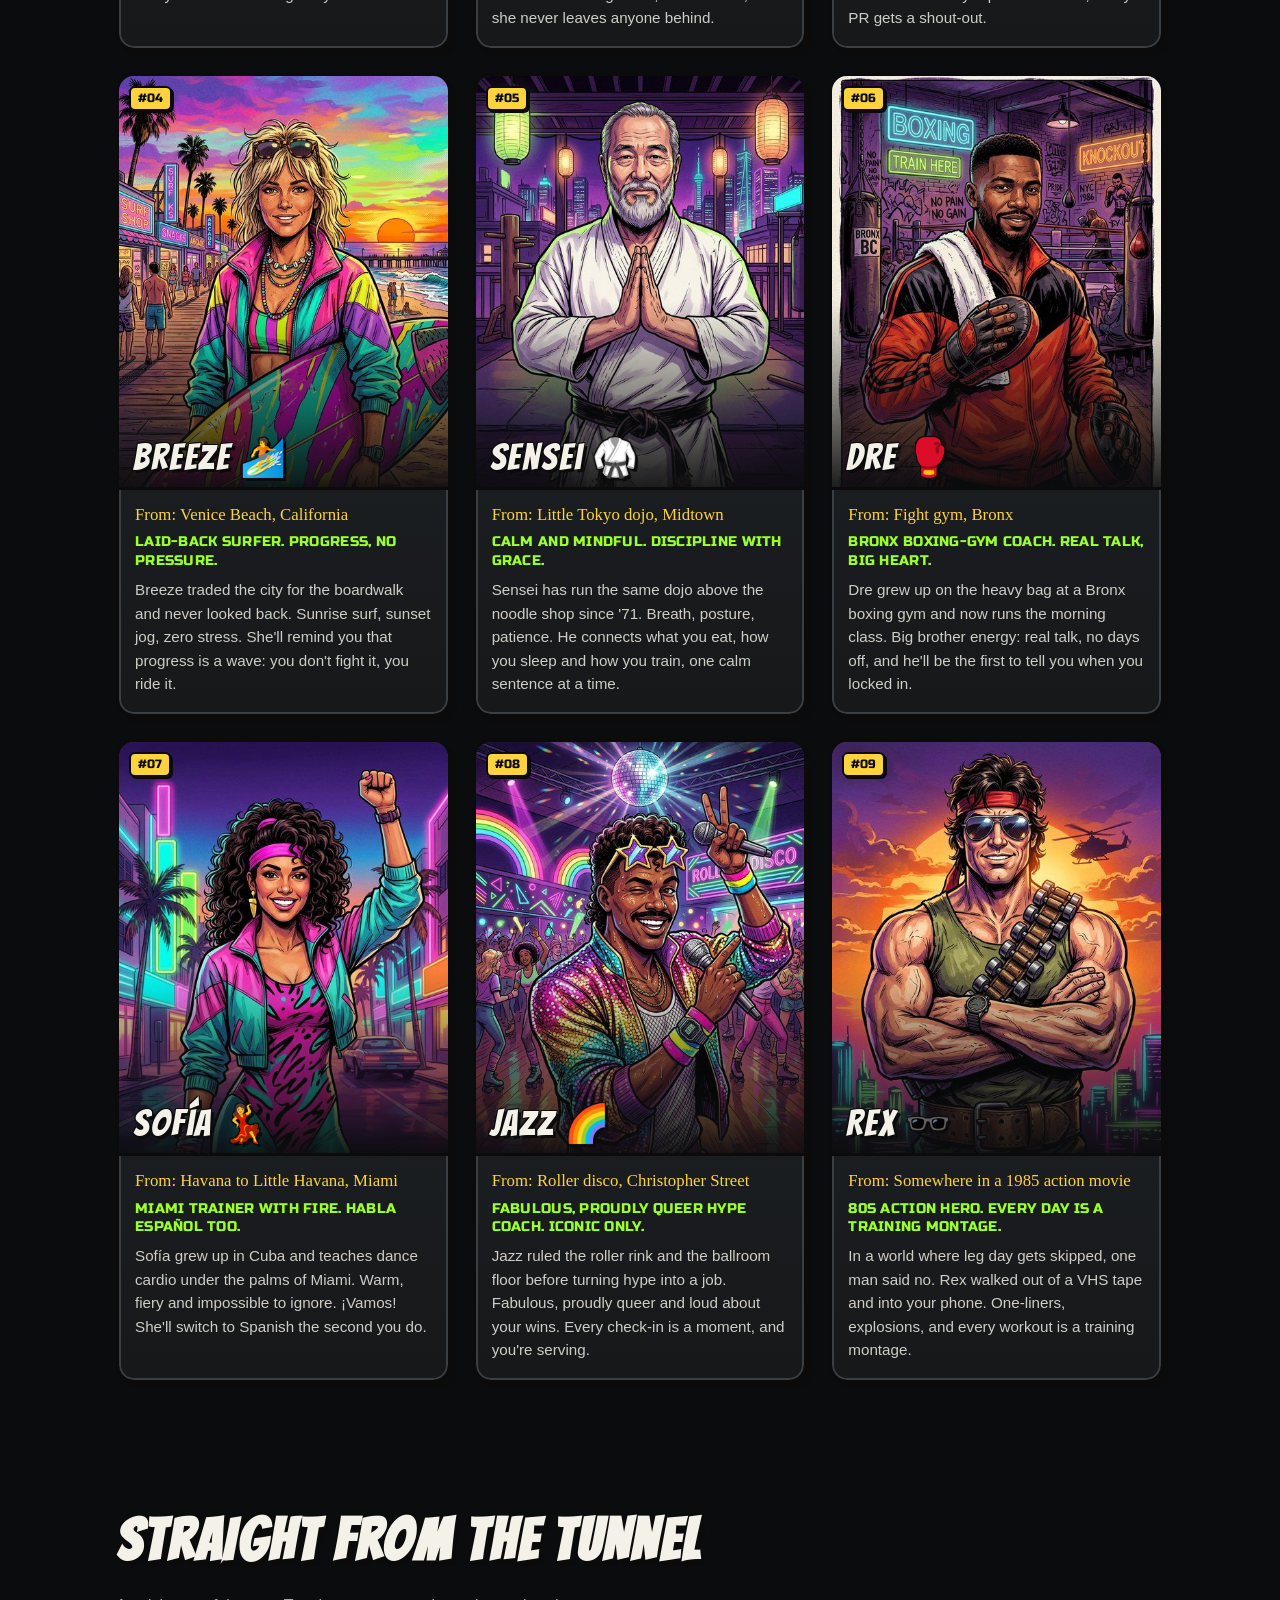
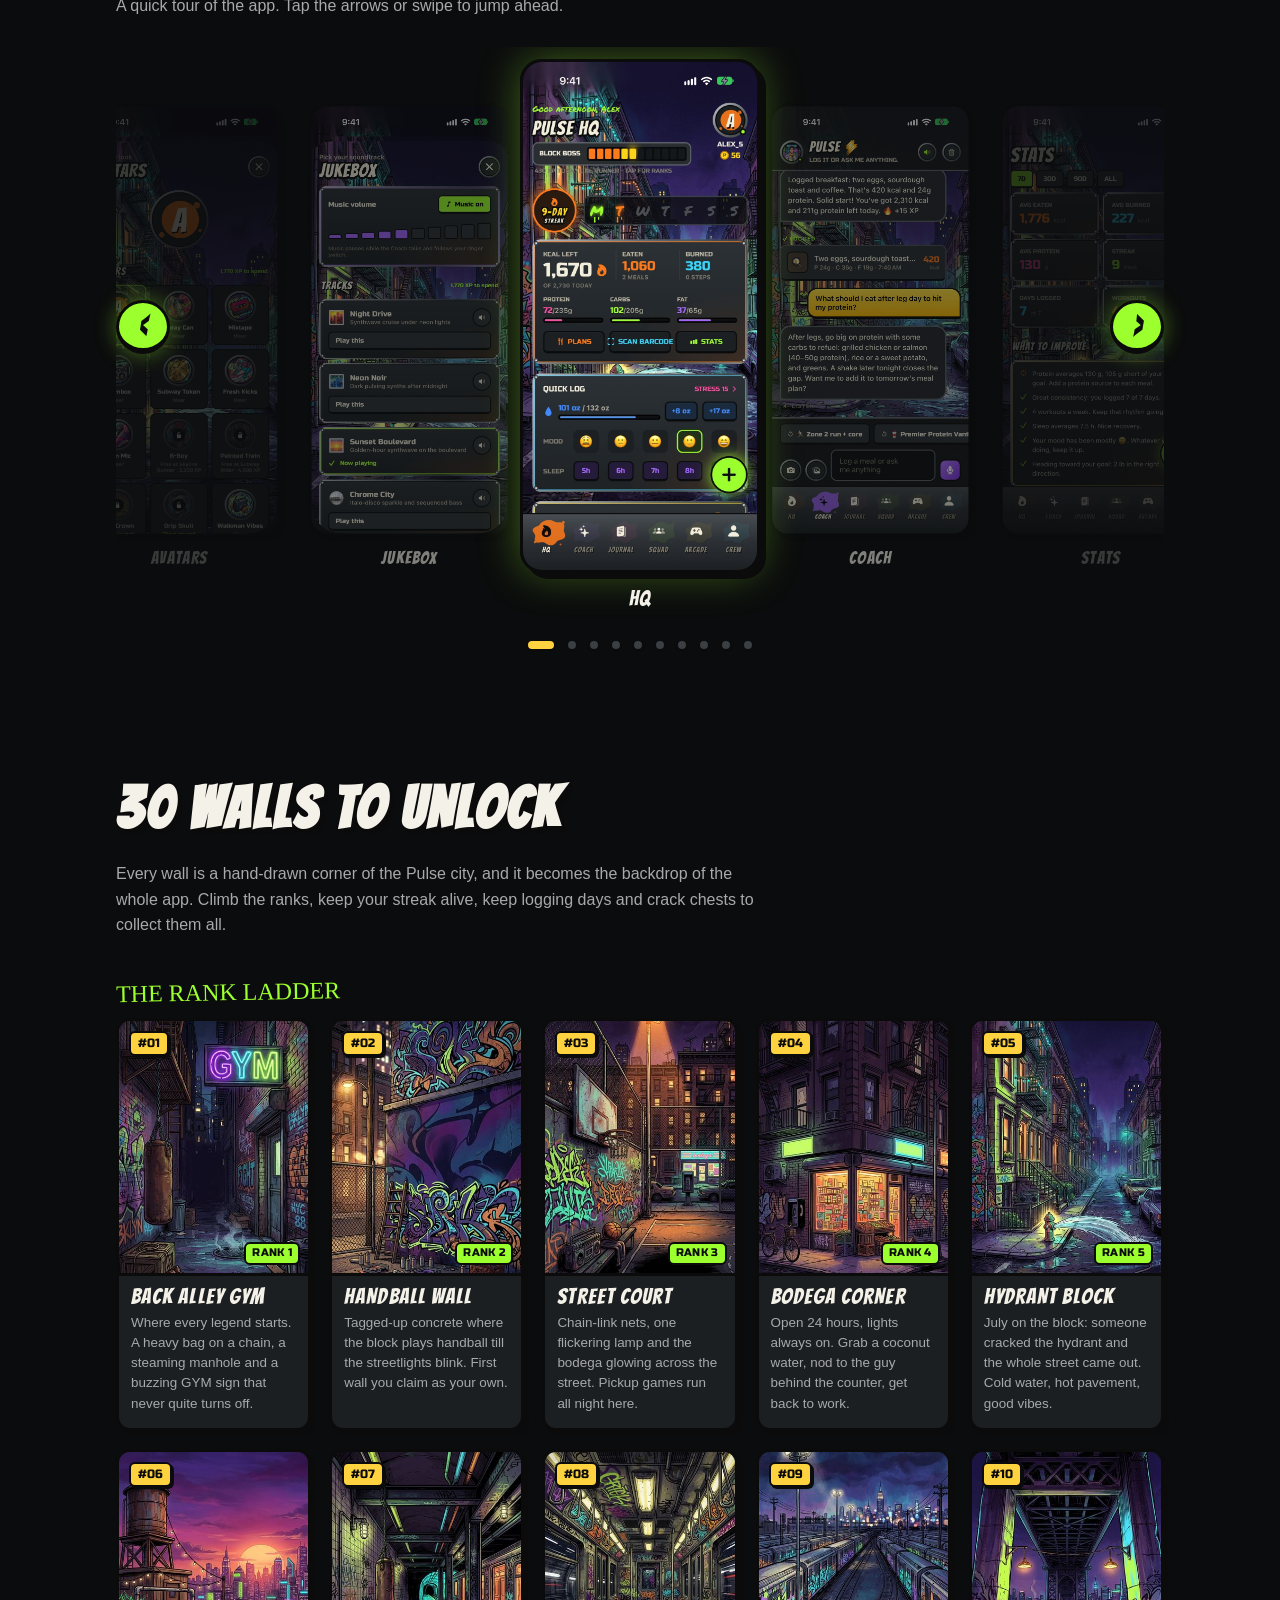
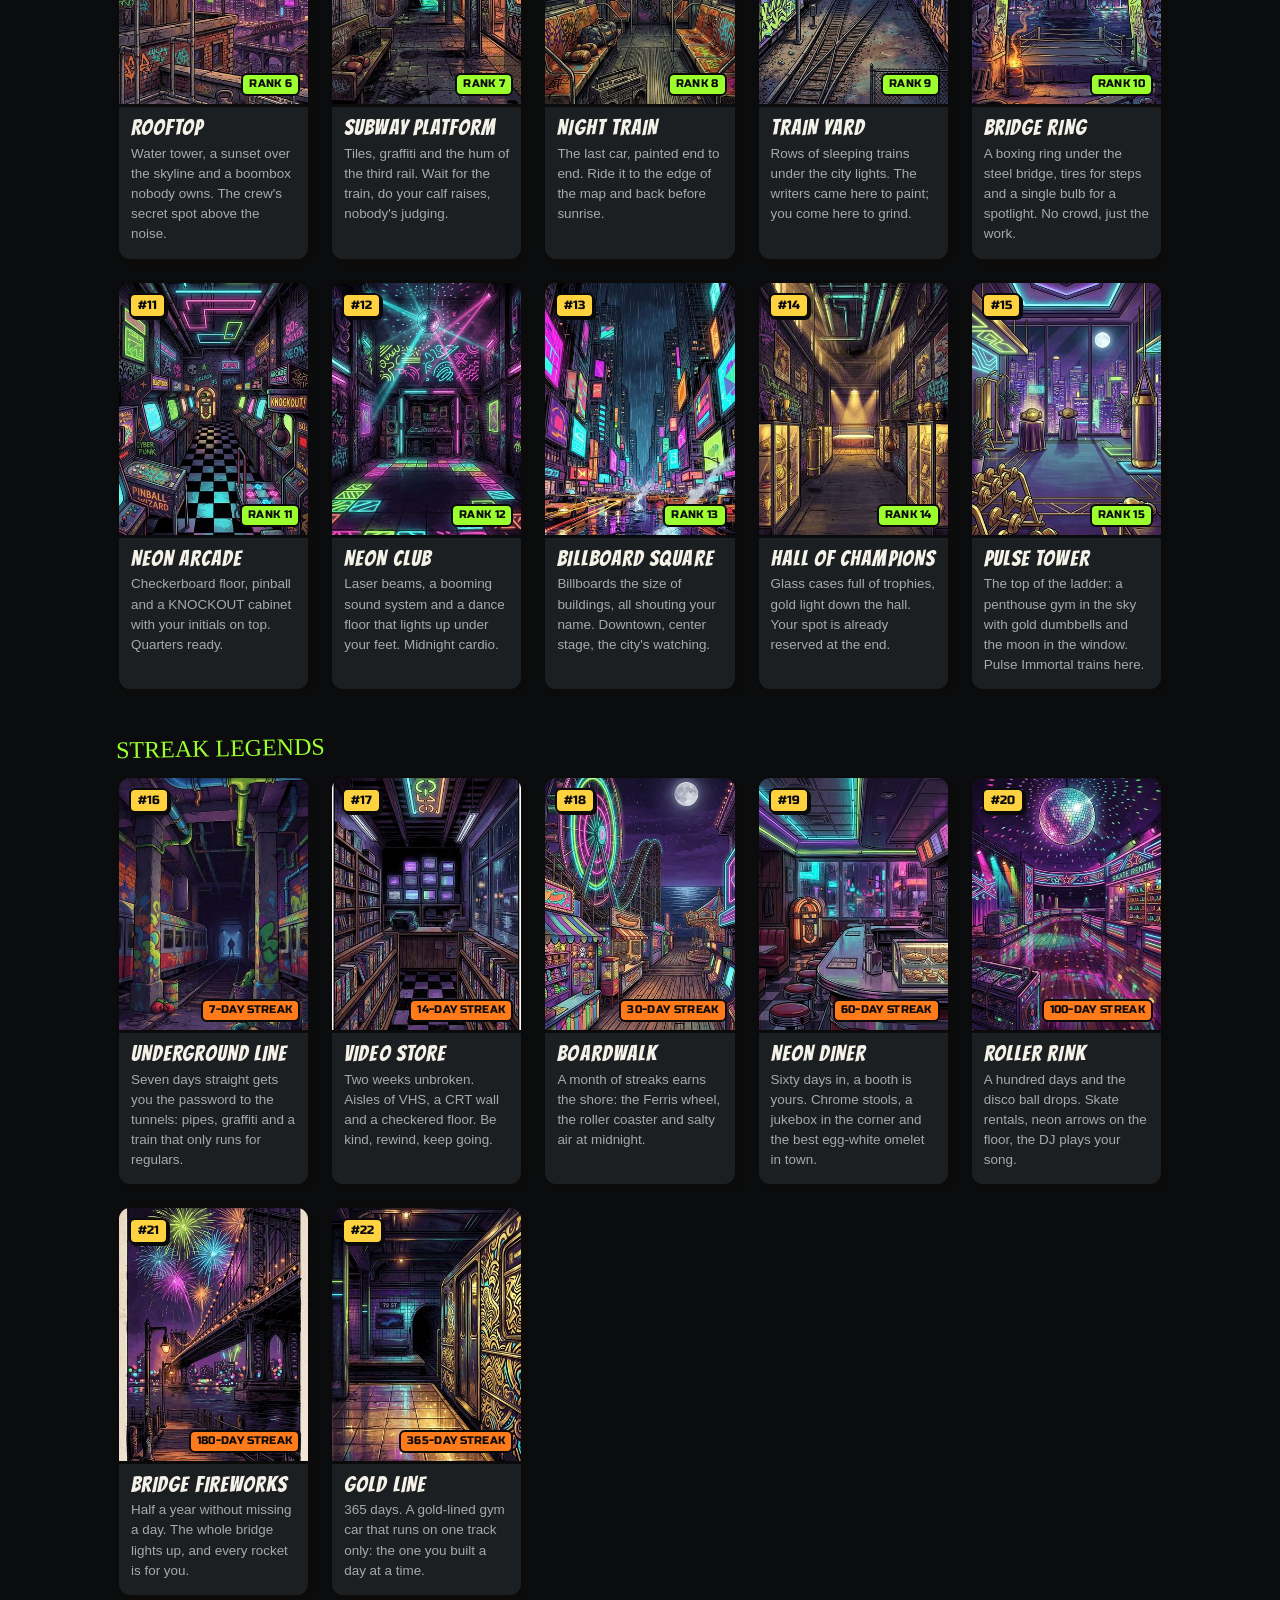
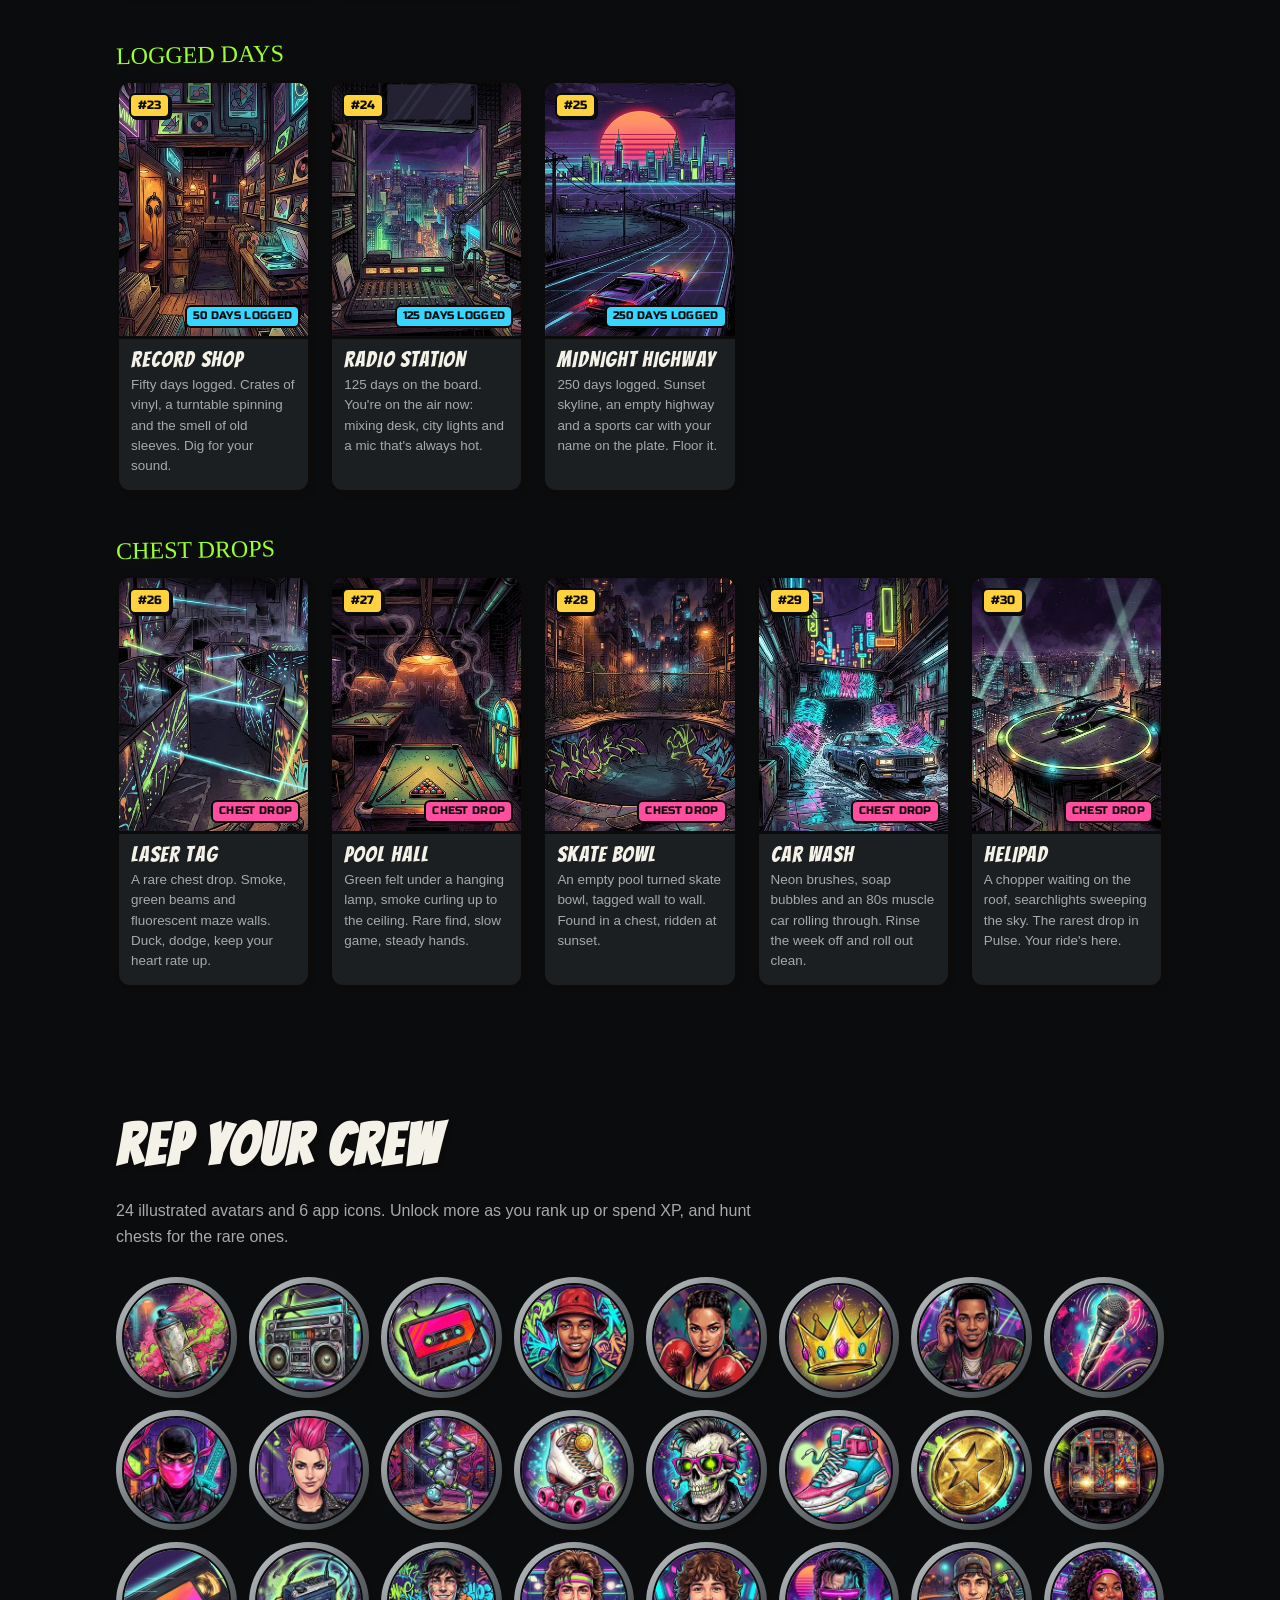
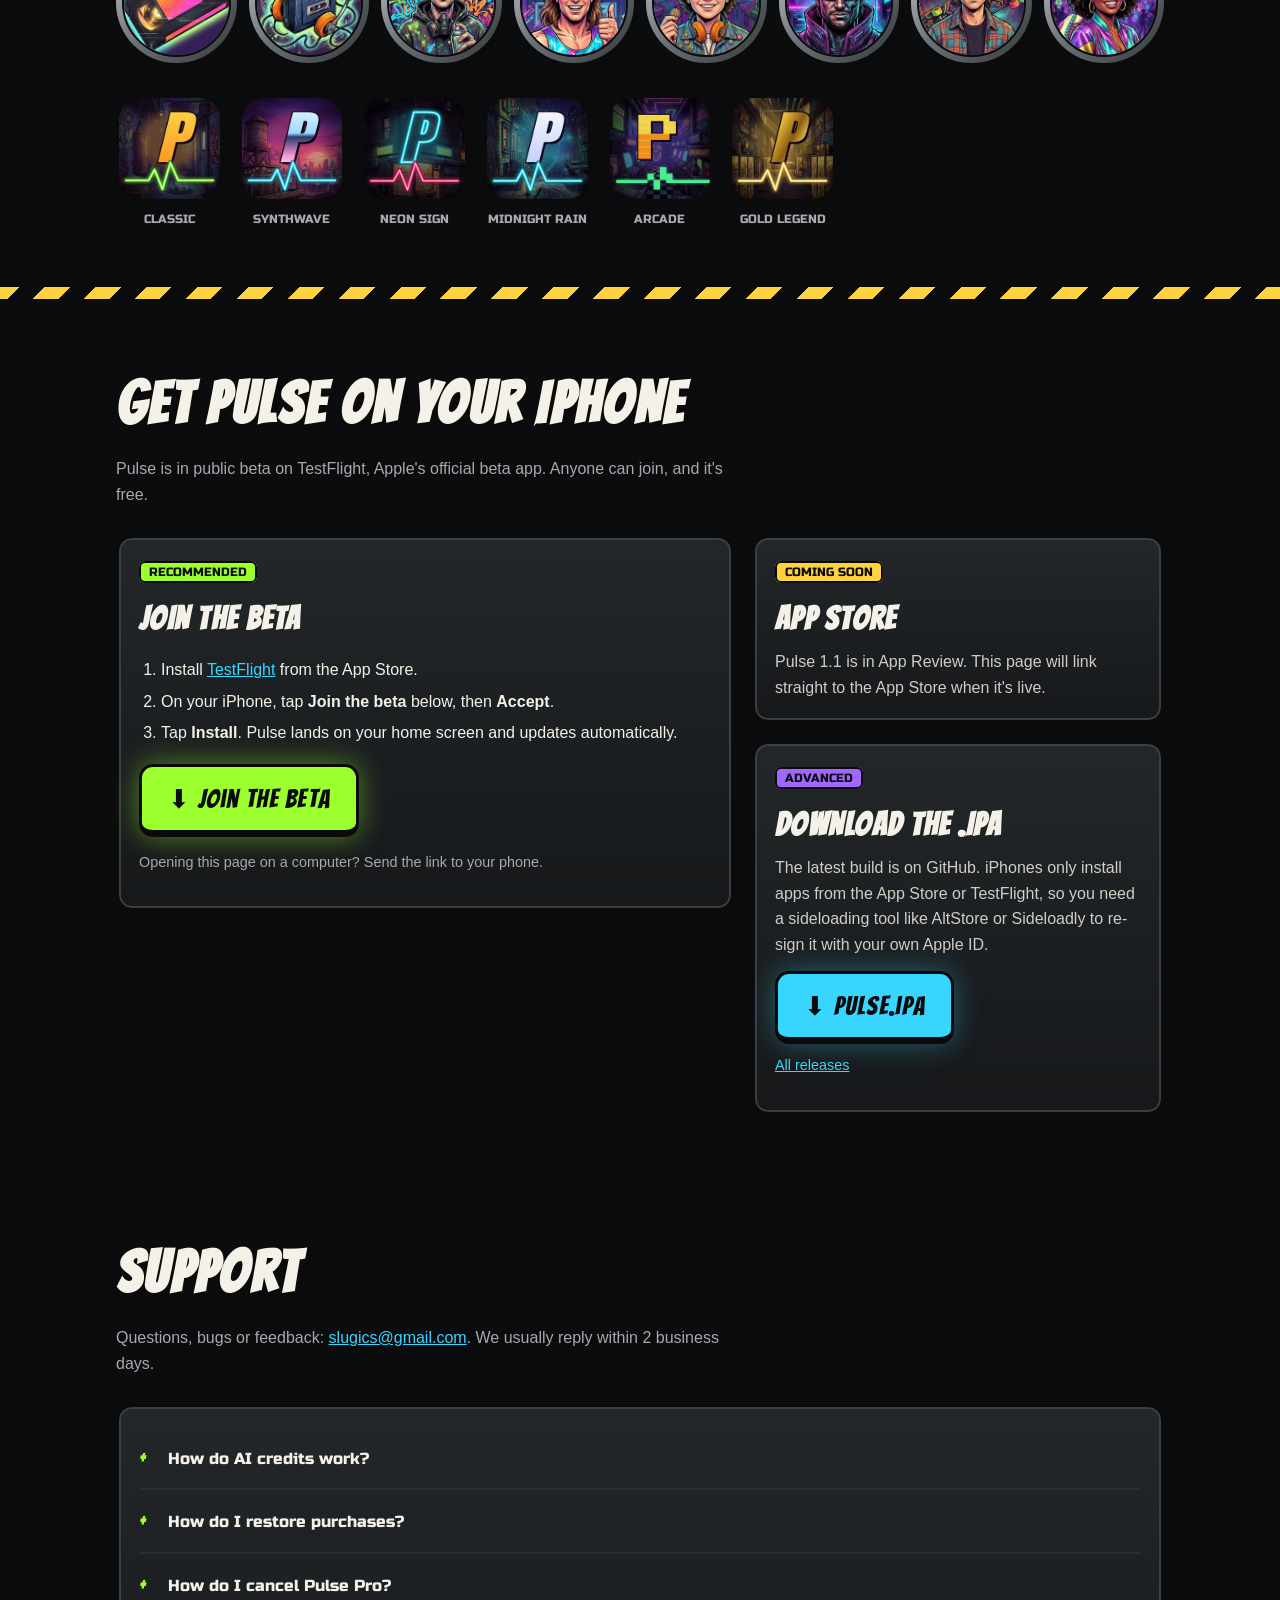
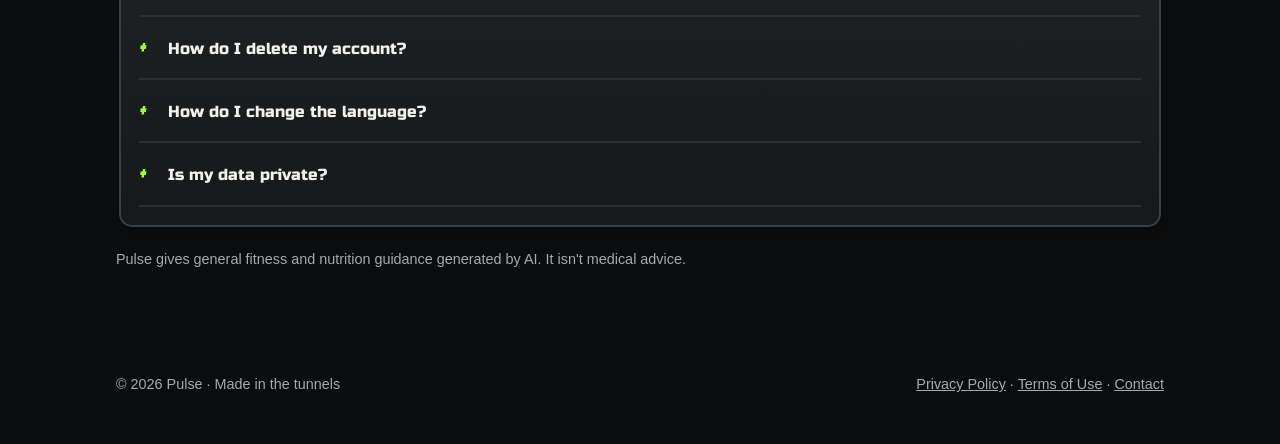
==== commit 4aa0f1f4: "Hero intro: an actual fitness app with a nostalgic 80s vibe Drops the "80s street arcade" framing on" ====
--- a/index.html
+++ b/index.html
@@ -14,7 +14,7 @@
 <link rel="preconnect" href="https://fonts.googleapis.com">
 <link rel="preconnect" href="https://fonts.gstatic.com" crossorigin>
 <link href="https://fonts.googleapis.com/css2?family=Bangers&family=Permanent+Marker&family=Russo+One&display=swap" rel="stylesheet">
-<link rel="stylesheet" href="style.css?v=4">
+<link rel="stylesheet" href="style.css?v=5">
 </head>
 <body>
 
@@ -40,7 +40,7 @@
     <div>
       <span class="kicker" data-i18n="hero.kicker">Calorie counter &amp; workout log · retro style</span>
       <h1 class="outline" data-i18n-html="hero.title">LOG IT.<br>STACK XP.<br><span class="drip">RUN THE BLOCK.</span></h1>
-      <p class="lead" data-i18n="hero.lead">Pulse turns staying healthy into an 80s street arcade. Tell the Coach what you ate, snap a photo or scan a barcode, and it handles the calories and macros. Every log earns XP, streaks multiply it, and quests, chests and challenges keep you coming back.</p>
+      <p class="lead" data-i18n="hero.lead2">Pulse is an actual fitness app with that nostalgic 80s vibe. Tell the Coach what you ate, snap a photo or scan a barcode, and it handles the calories and macros. Every log earns XP, streaks multiply it, and quests, chests and challenges keep you coming back.</p>
       <div class="ctas">
         <a class="btn" href="#install" data-i18n="hero.download">⬇ Download for iPhone</a>
         <a class="btn ghost" href="#features" data-i18n="hero.see">See what's inside</a>
@@ -589,6 +589,6 @@
     });
   });
 </script>
-<script src="i18n.js?v=4"></script>
+<script src="i18n.js?v=5"></script>
 </body>
 </html>
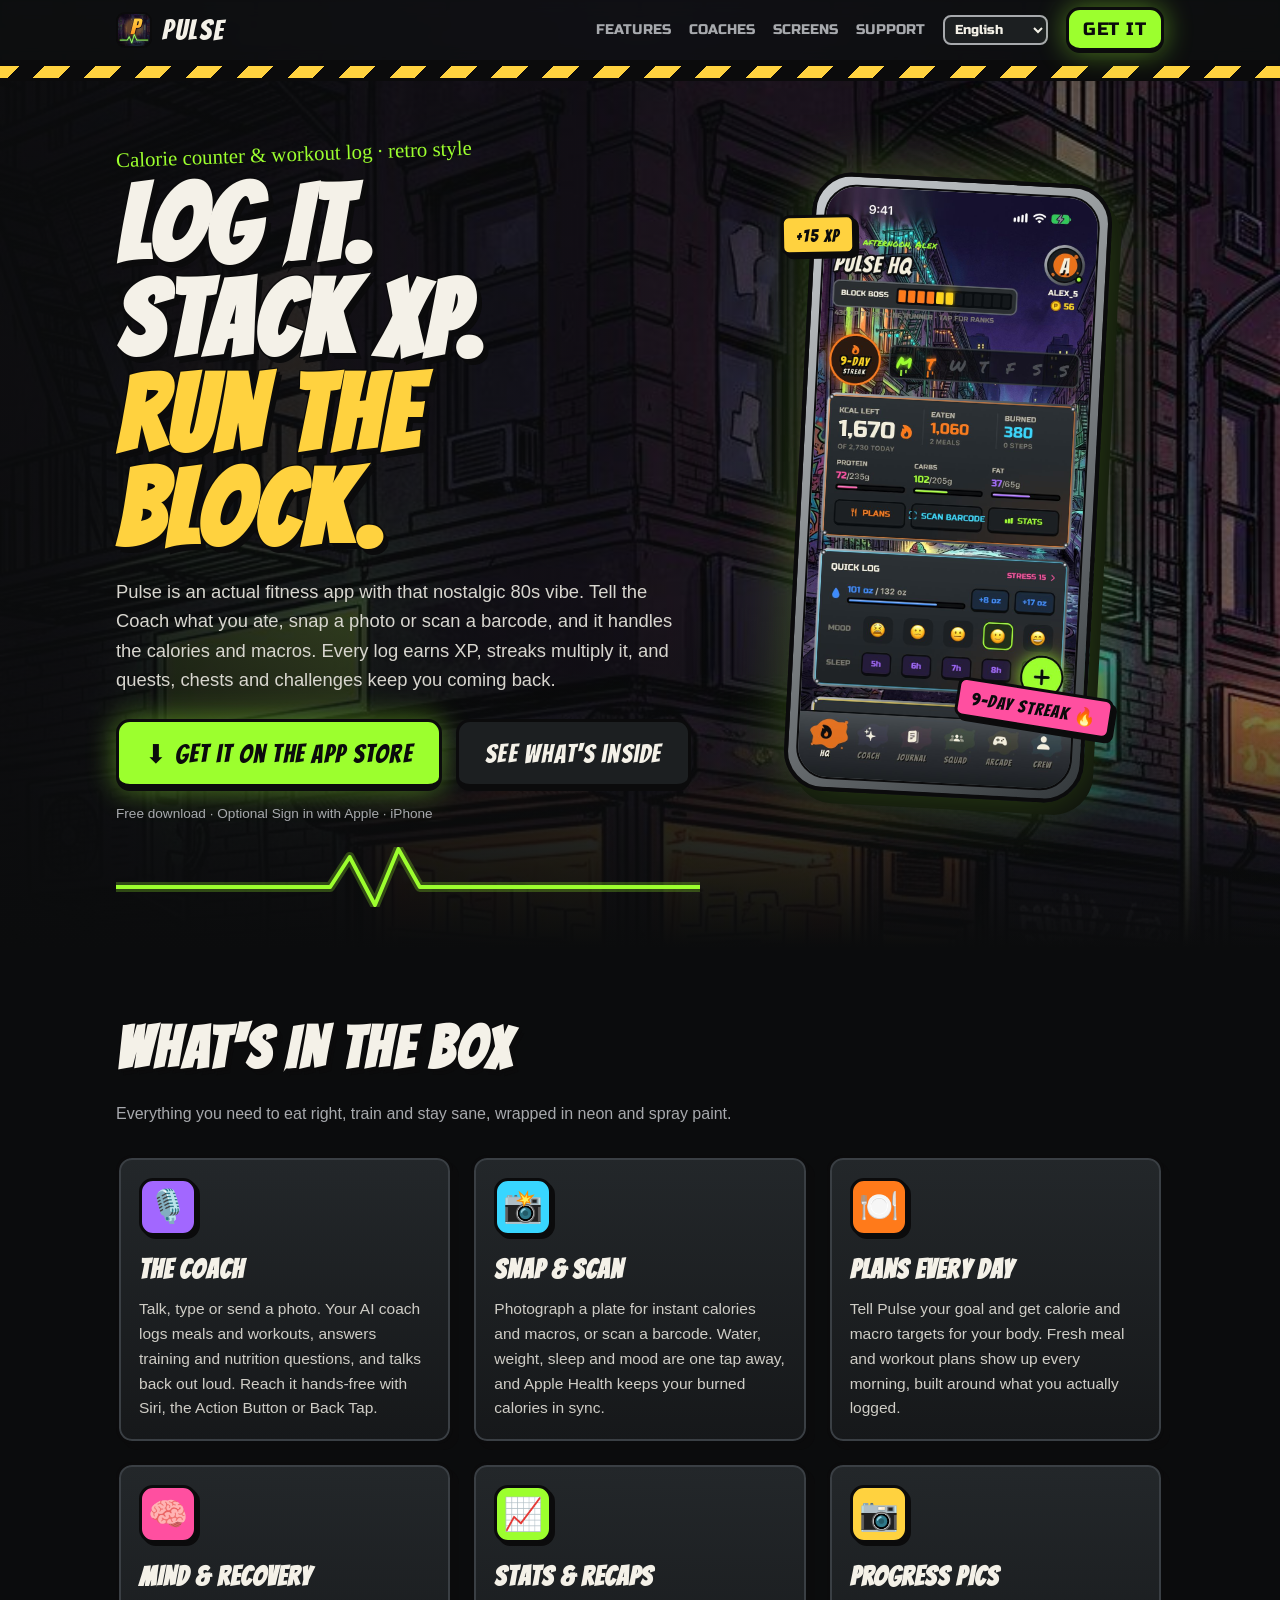
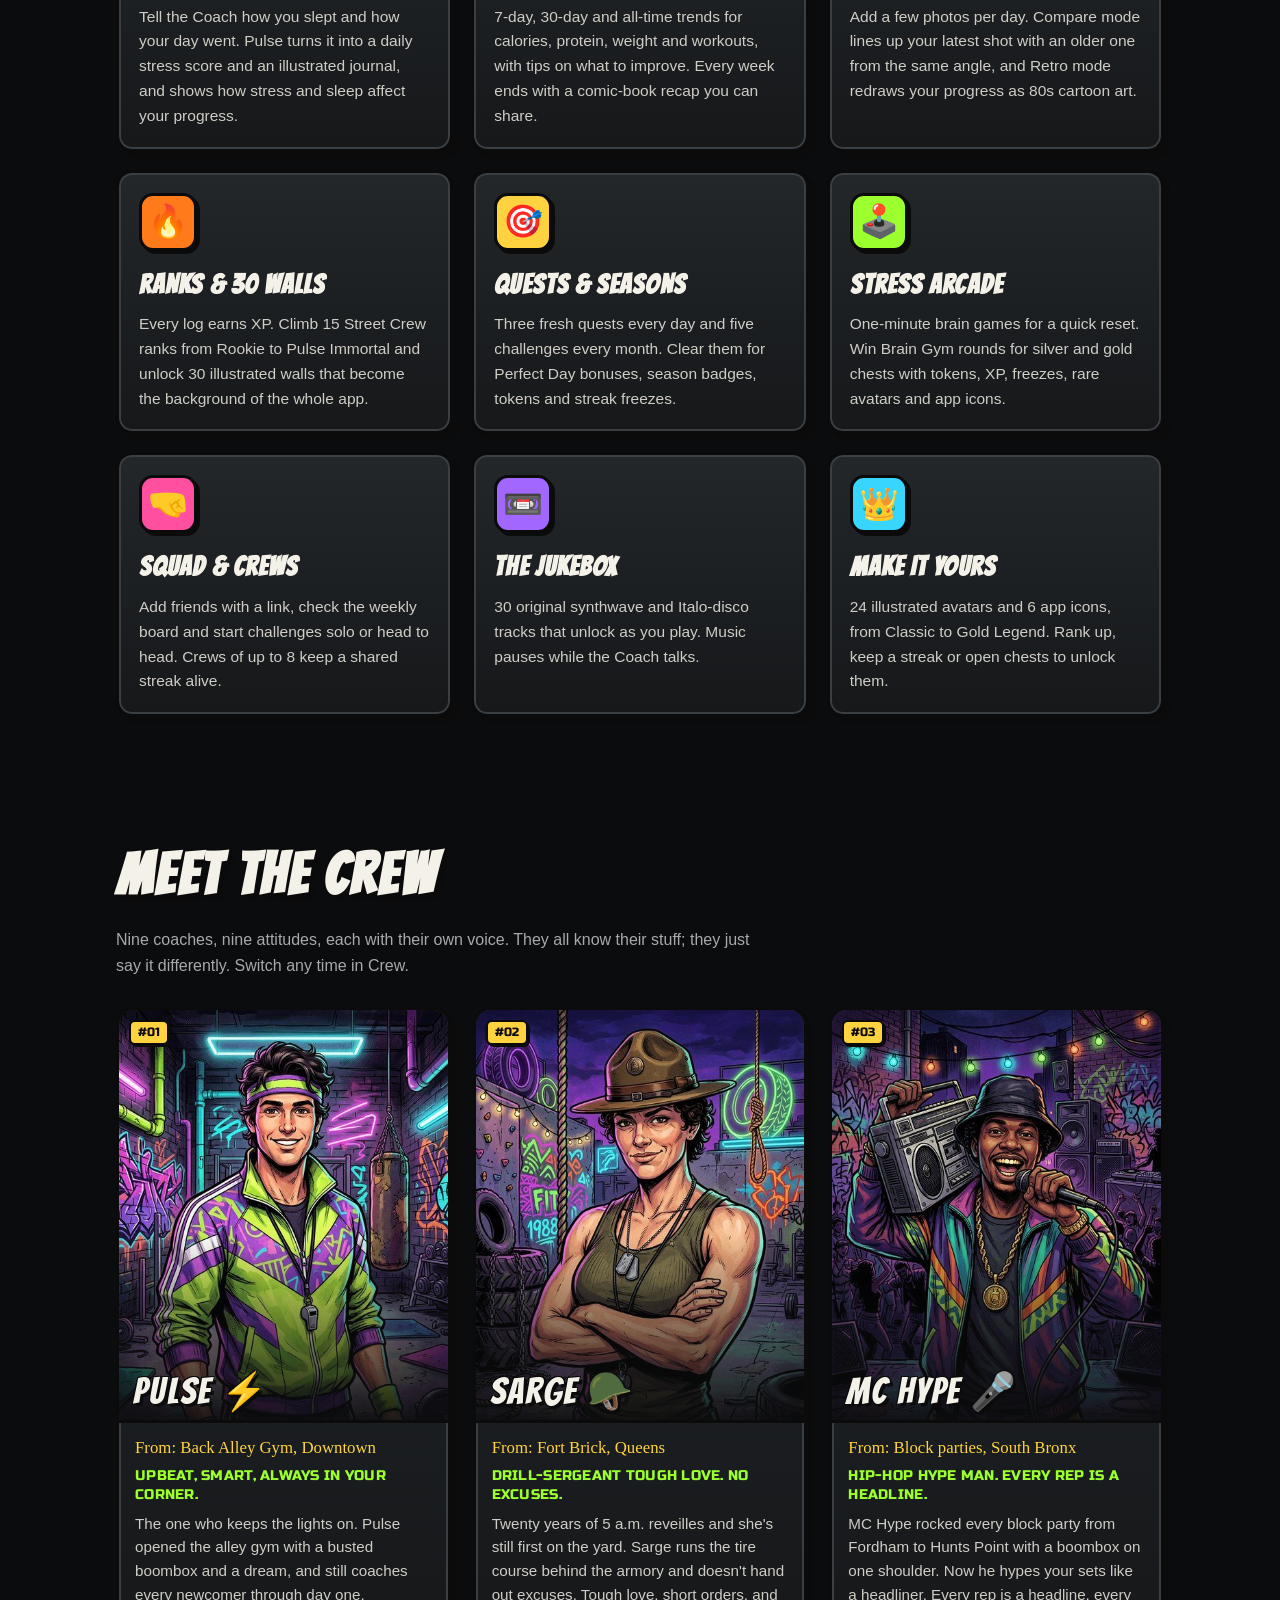
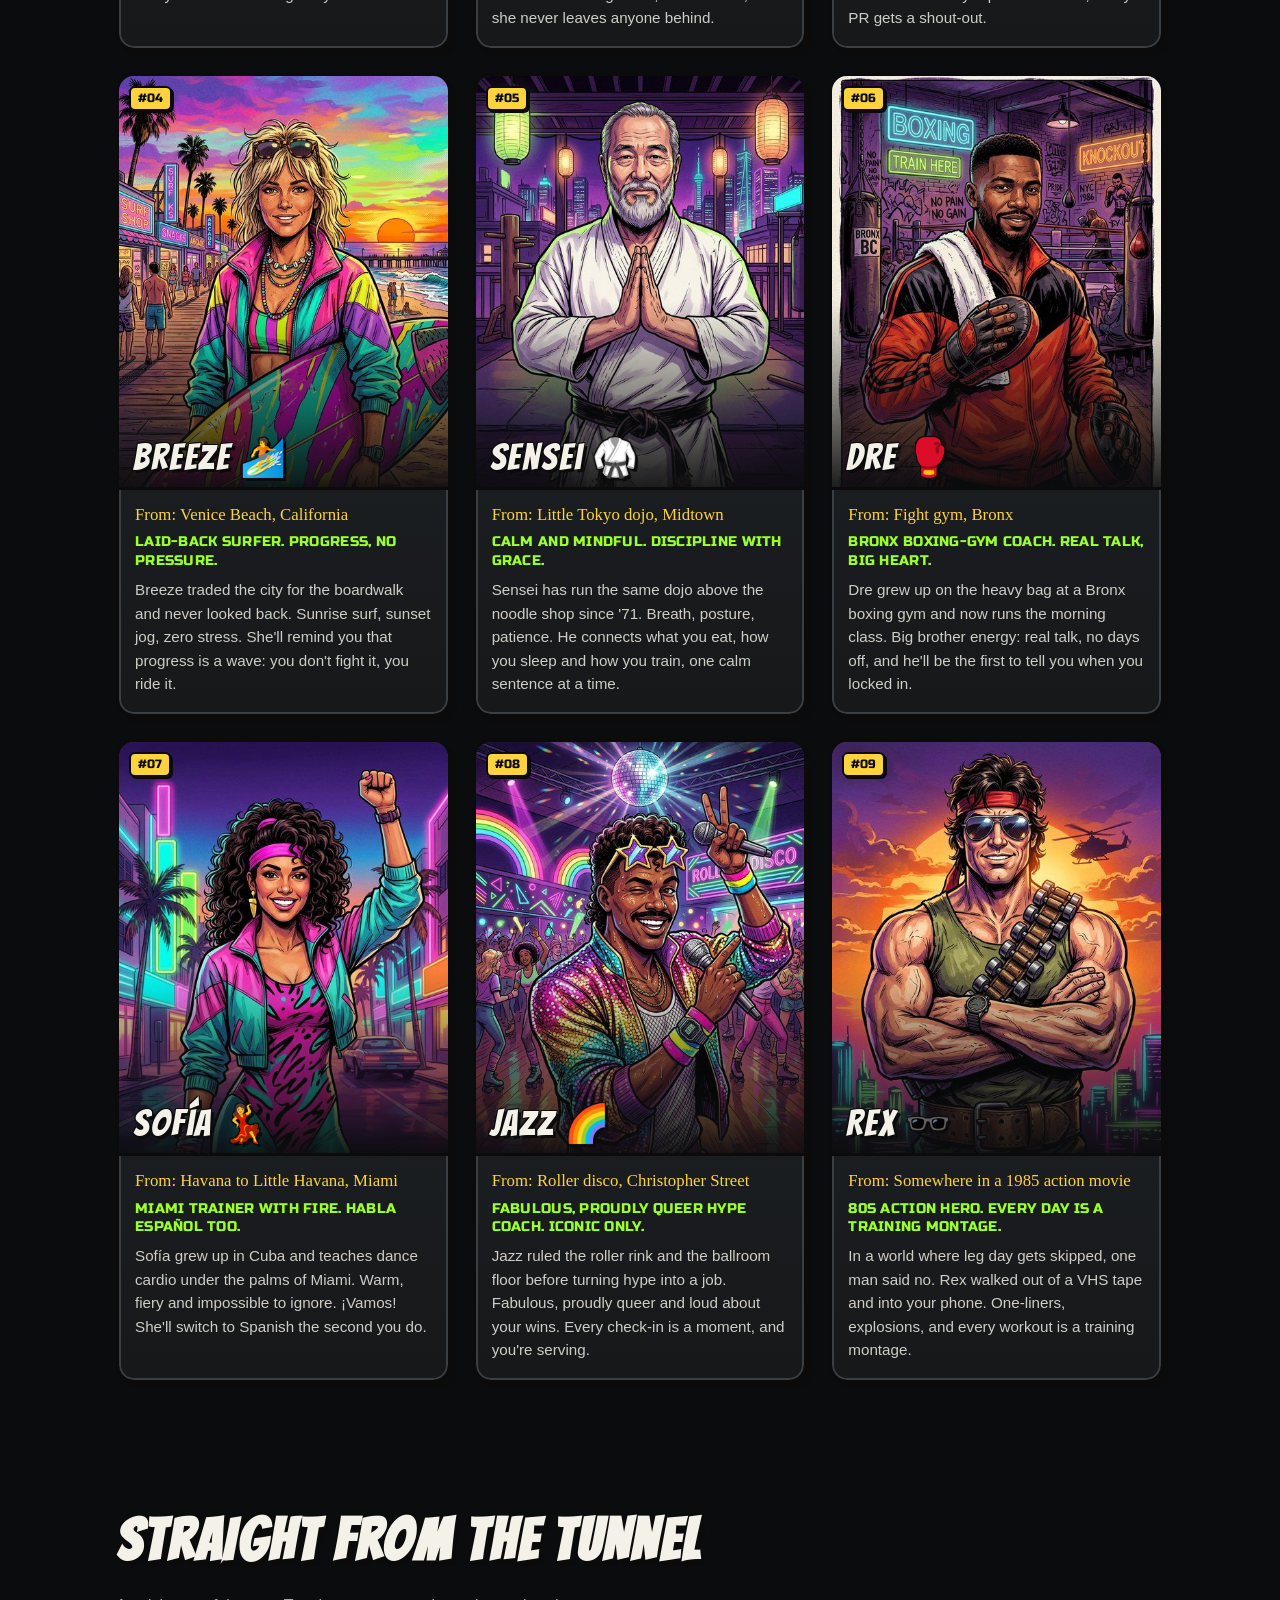
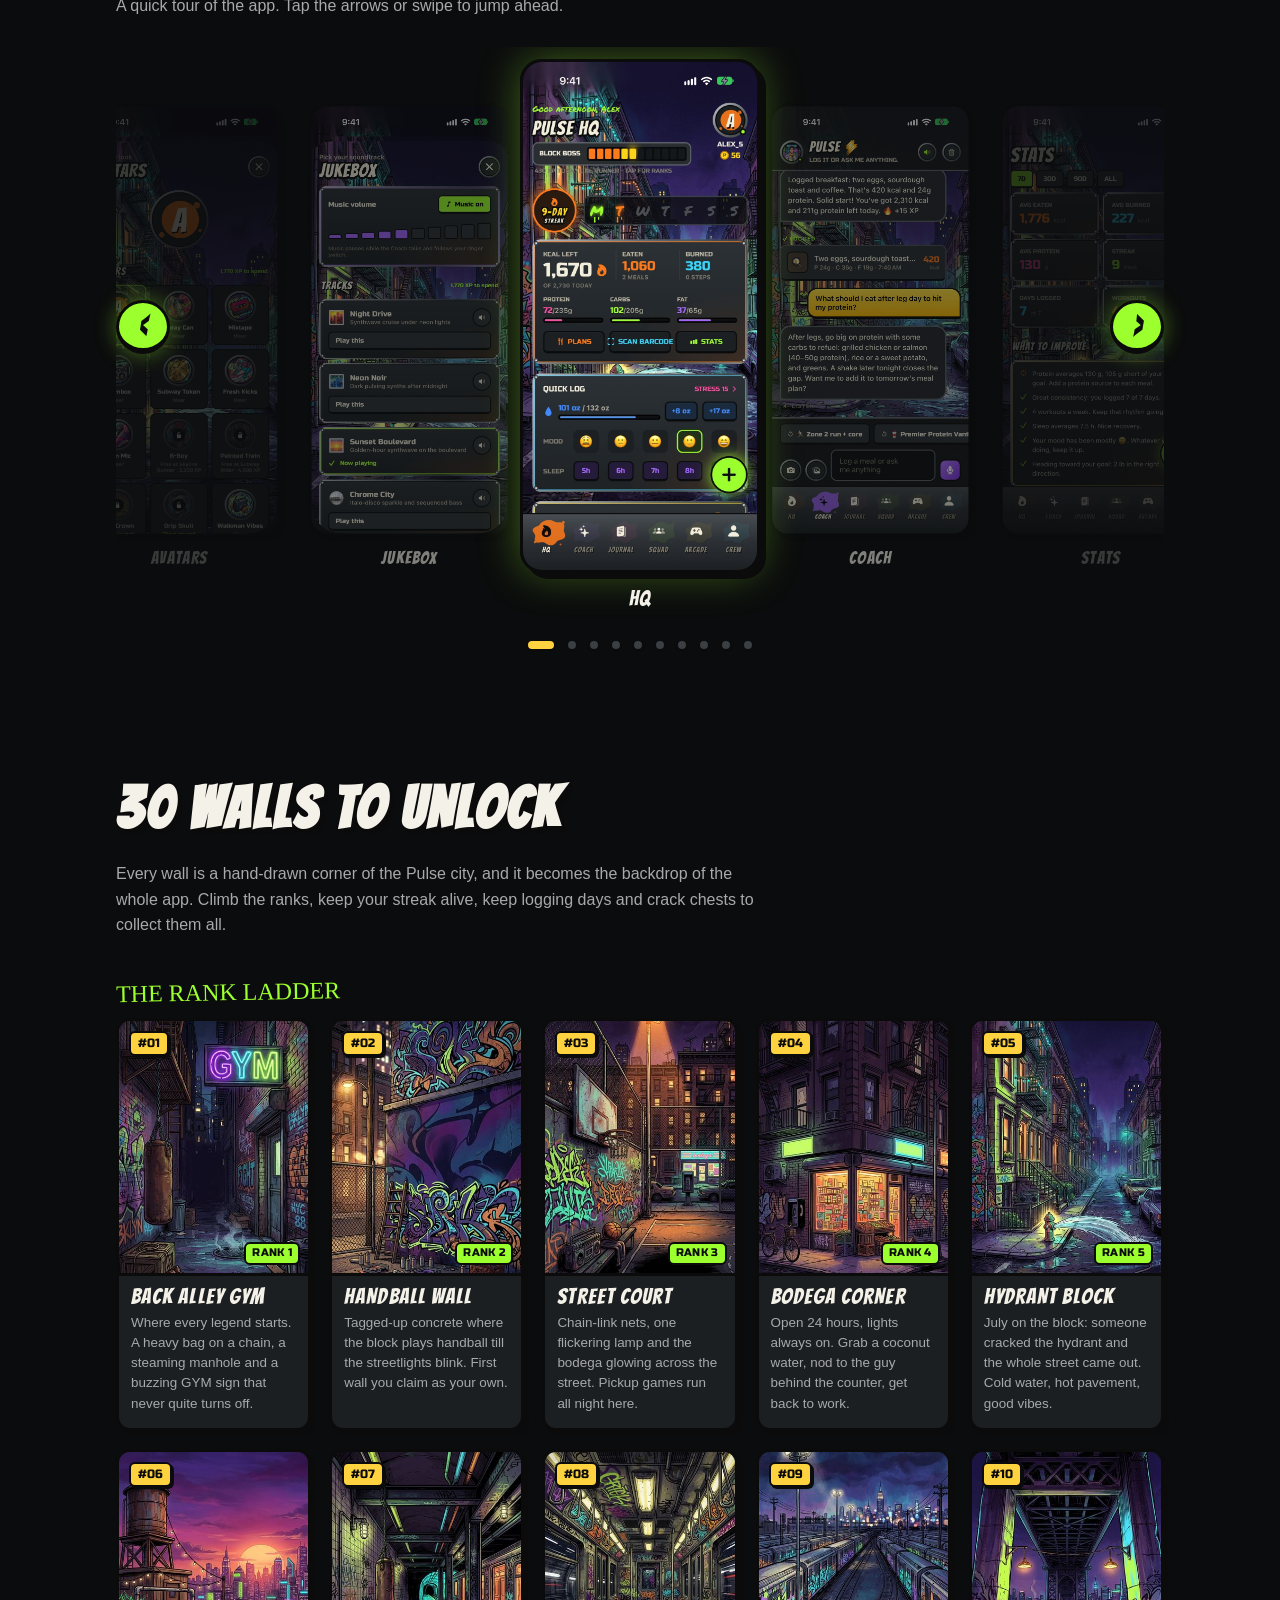
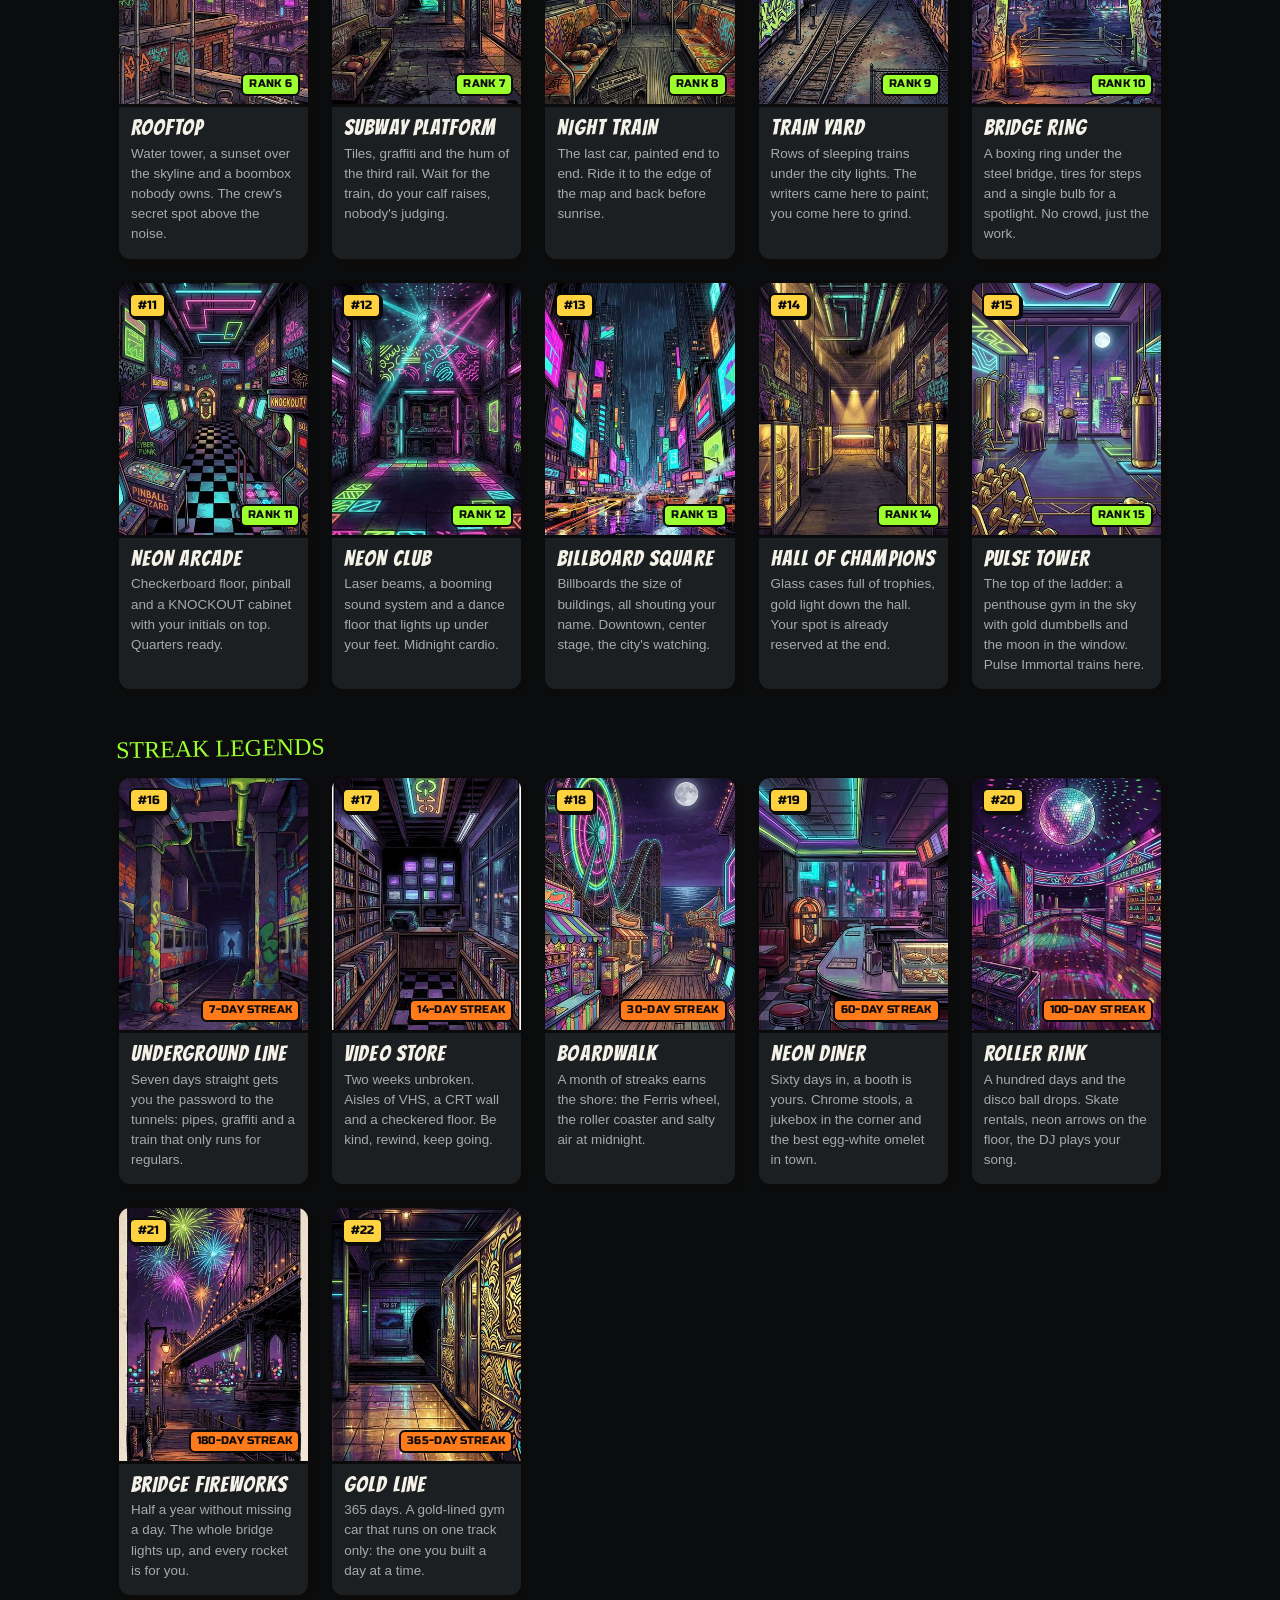
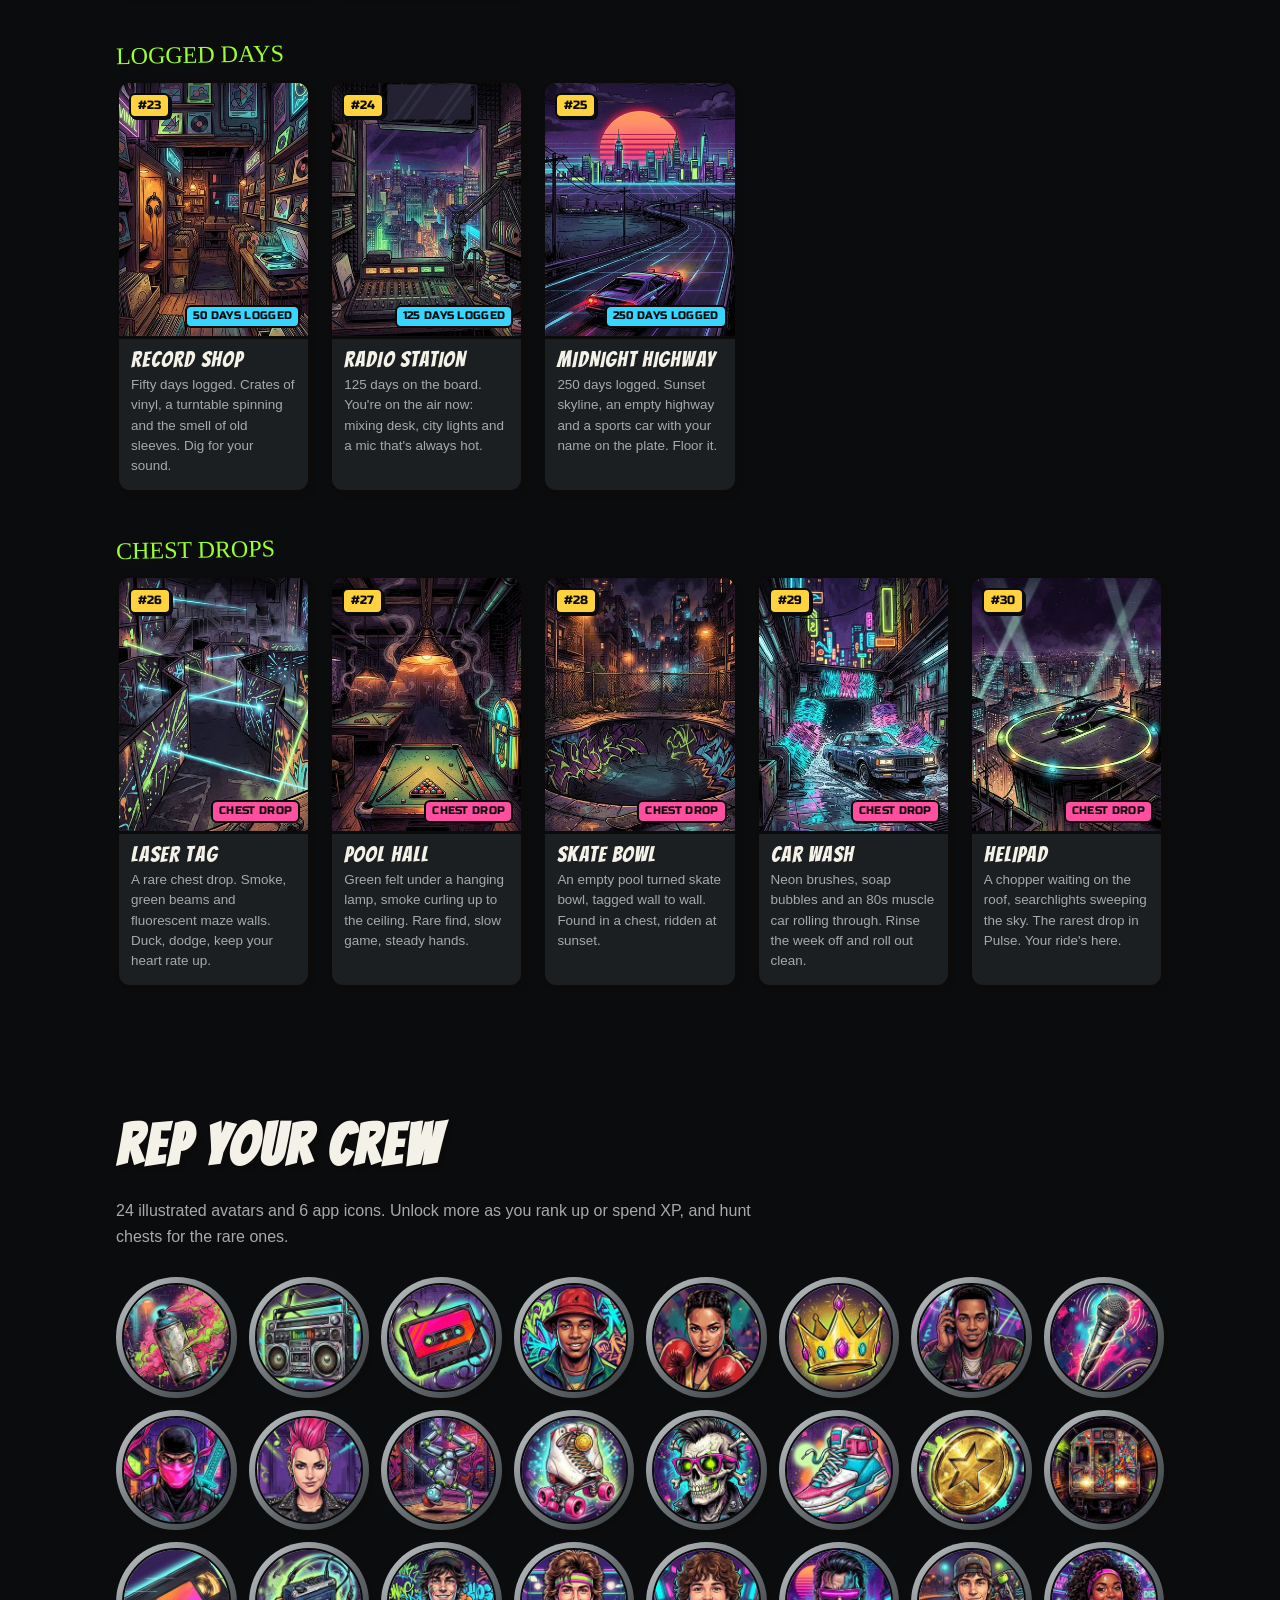
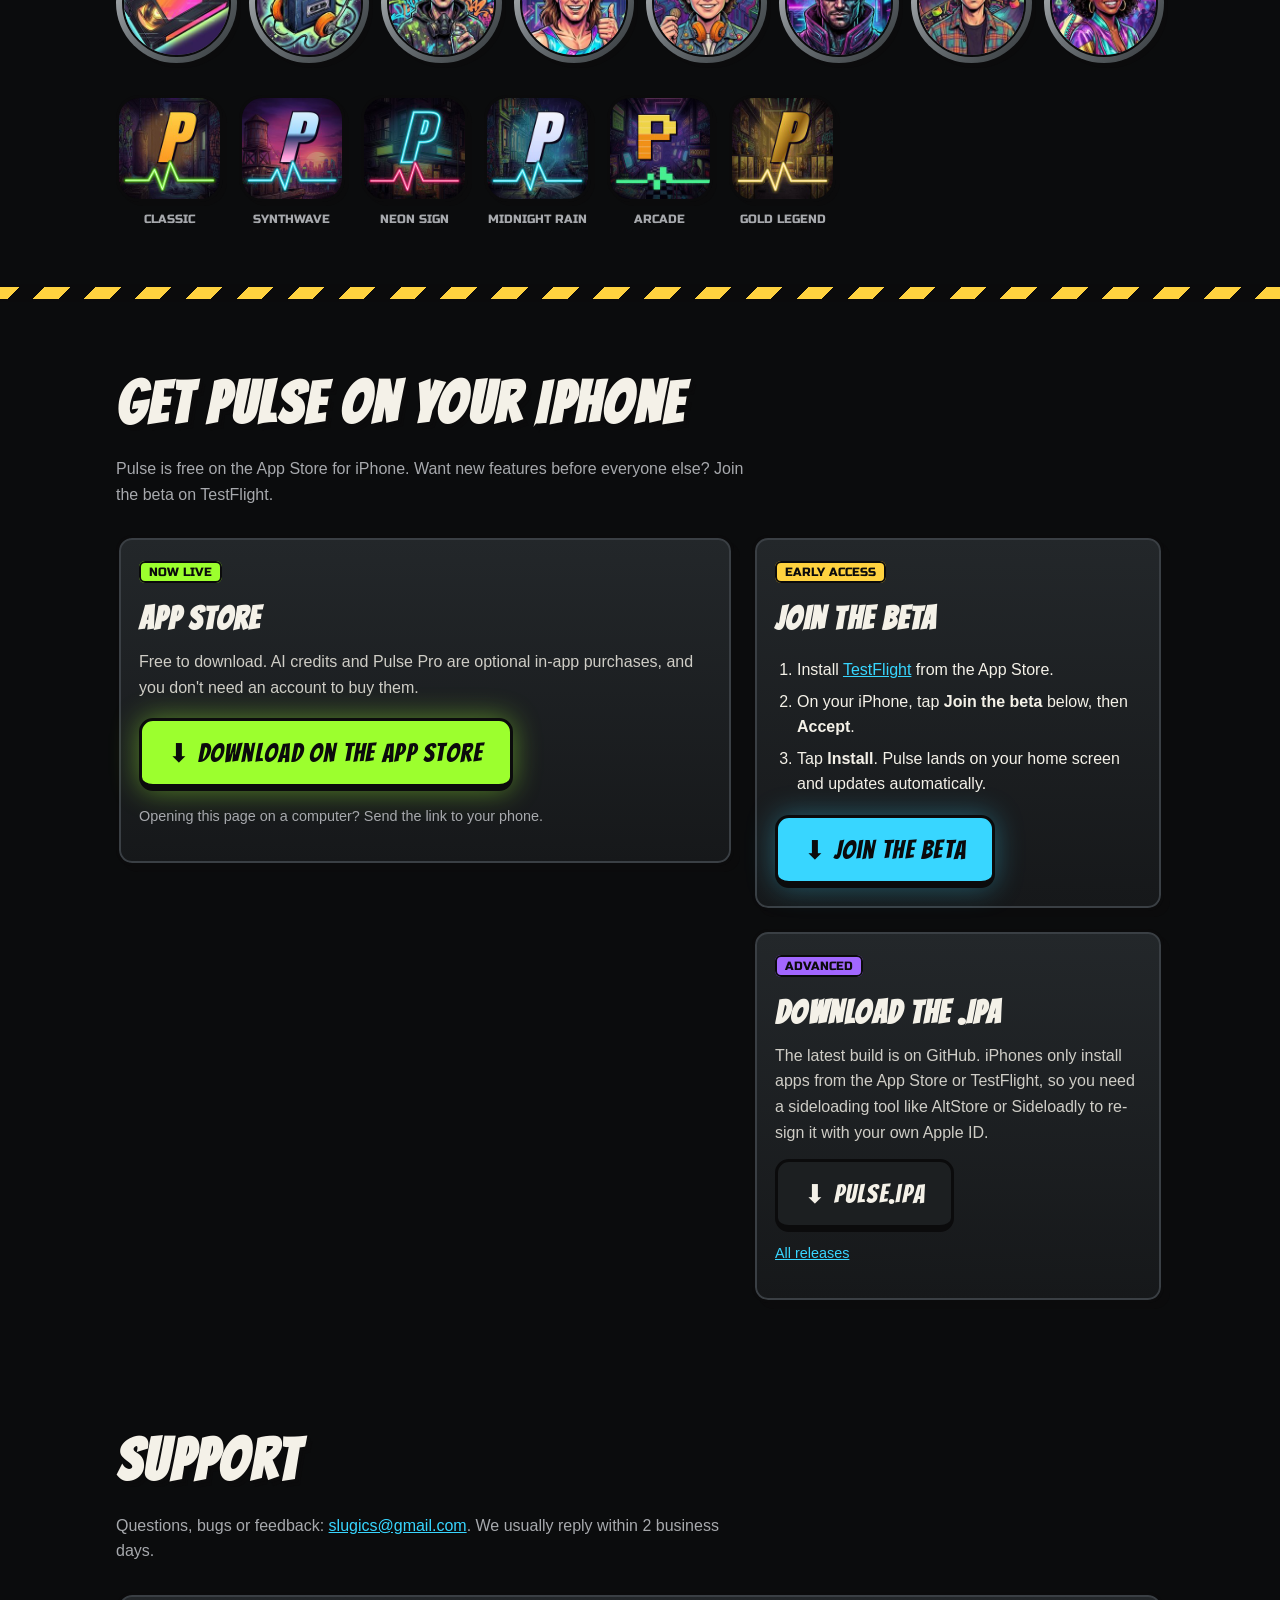
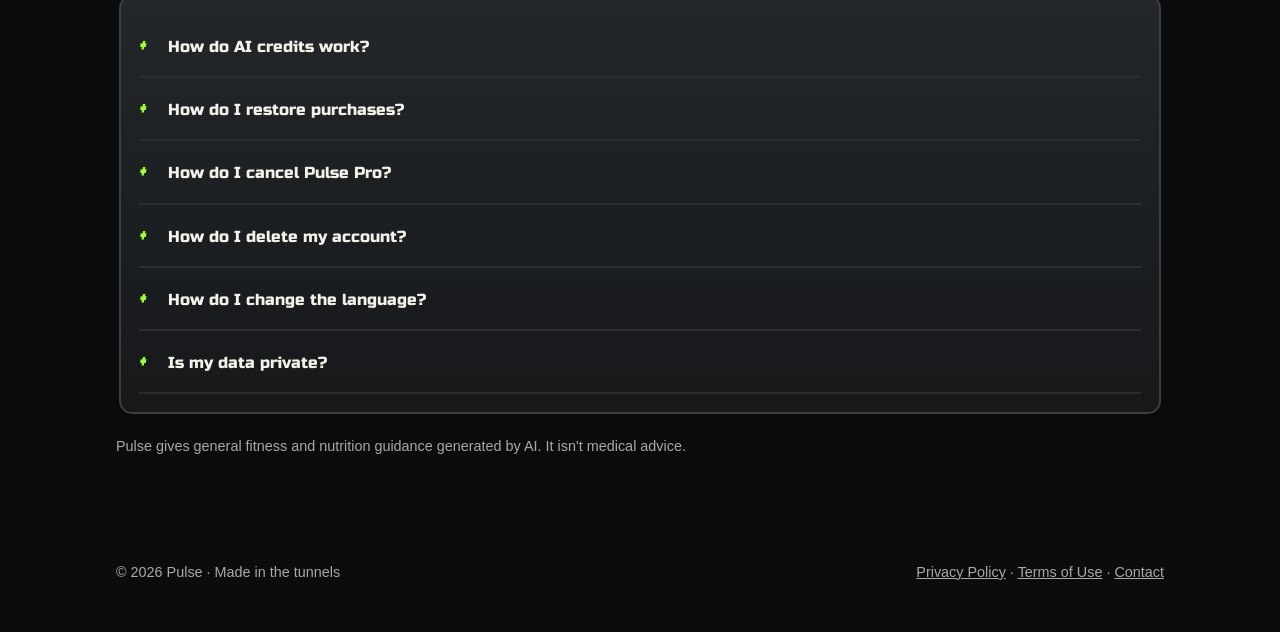
==== commit 7e22f690: "Pulse is live: App Store links everywhere Hero, nav and install buttons go to the App Store, Safari " ====
--- a/index.html
+++ b/index.html
@@ -8,13 +8,14 @@
 <meta property="og:title" content="Pulse: Retro Fitness Tracker">
 <meta property="og:description" content="Count calories, log workouts, keep your streak. A fitness tracker with an 80s retro style.">
 <meta property="og:image" content="https://pulseretro.fit/img/icon.png">
+<meta name="apple-itunes-app" content="app-id=6824666479">
 <meta name="theme-color" content="#0b0c0d">
 <link rel="icon" href="img/icon.png">
 <link rel="apple-touch-icon" href="apple-touch-icon.png">
 <link rel="preconnect" href="https://fonts.googleapis.com">
 <link rel="preconnect" href="https://fonts.gstatic.com" crossorigin>
 <link href="https://fonts.googleapis.com/css2?family=Bangers&family=Permanent+Marker&family=Russo+One&display=swap" rel="stylesheet">
-<link rel="stylesheet" href="style.css?v=5">
+<link rel="stylesheet" href="style.css?v=6">
 </head>
 <body>
 
@@ -27,7 +28,7 @@
       <a href="#screens" data-i18n="nav.screens">Screens</a>
       <a href="#support" data-i18n="nav.support">Support</a>
       <select class="lang" aria-label="Language"></select>
-      <a class="btn" href="#install" data-i18n="nav.getIt">Get it</a>
+      <a class="btn" href="https://apps.apple.com/app/id6824666479" data-i18n="nav.getIt">Get it</a>
     </nav>
   </div>
 </header>
@@ -42,7 +43,7 @@
       <h1 class="outline" data-i18n-html="hero.title">LOG IT.<br>STACK XP.<br><span class="drip">RUN THE BLOCK.</span></h1>
       <p class="lead" data-i18n="hero.lead2">Pulse is an actual fitness app with that nostalgic 80s vibe. Tell the Coach what you ate, snap a photo or scan a barcode, and it handles the calories and macros. Every log earns XP, streaks multiply it, and quests, chests and challenges keep you coming back.</p>
       <div class="ctas">
-        <a class="btn" href="#install" data-i18n="hero.download">⬇ Download for iPhone</a>
+        <a class="btn" href="https://apps.apple.com/app/id6824666479" data-i18n="hero.appStore">⬇ Get it on the App Store</a>
         <a class="btn ghost" href="#features" data-i18n="hero.see">See what's inside</a>
       </div>
       <p class="note" data-i18n="hero.note3">Free download · Optional Sign in with Apple · iPhone</p>
@@ -452,30 +453,31 @@
 <section id="install">
   <div class="wrap">
     <h2 class="section-title outline" data-i18n="install.title">GET PULSE ON YOUR IPHONE</h2>
-    <p class="section-sub" data-i18n="install.sub">Pulse is in public beta on TestFlight, Apple's official beta app. Anyone can join, and it's free.</p>
+    <p class="section-sub" data-i18n="install.sub2">Pulse is free on the App Store for iPhone. Want new features before everyone else? Join the beta on TestFlight.</p>
     <div class="install">
       <div class="panel">
-        <span class="badge" data-i18n="badge.rec">Recommended</span>
-        <h3 data-i18n="beta.t">JOIN THE BETA</h3>
-        <ol>
-          <li data-i18n-html="beta.1">Install <a href="https://apps.apple.com/app/testflight/id899247664">TestFlight</a> from the App Store.</li>
-          <li data-i18n-html="beta.2">On your iPhone, tap <strong>Join the beta</strong> below, then <strong>Accept</strong>.</li>
-          <li data-i18n-html="beta.3">Tap <strong>Install</strong>. Pulse lands on your home screen and updates automatically.</li>
-        </ol>
-        <a class="btn" href="https://testflight.apple.com/join/YmezgdX3" data-i18n="beta.btn">⬇ Join the beta</a>
+        <span class="badge" data-i18n="badge.live">Now live</span>
+        <h3 data-i18n="store.t">APP STORE</h3>
+        <p style="margin:0 0 18px;color:#cfcdc6" data-i18n="store.p3">Free to download. AI credits and Pulse Pro are optional in-app purchases, and you don't need an account to buy them.</p>
+        <a class="btn" href="https://apps.apple.com/app/id6824666479" data-i18n="store.btn">⬇ Download on the App Store</a>
         <p class="dim" style="margin-top:14px" data-i18n="beta.note">Opening this page on a computer? Send the link to your phone.</p>
       </div>
       <div class="side">
         <div class="panel">
-          <span class="badge soon" data-i18n="badge.soon">Coming soon</span>
-          <h3 data-i18n="store.t">APP STORE</h3>
-          <p style="margin:0;color:#cfcdc6" data-i18n="store.p2">Pulse 1.1 is in App Review. This page will link straight to the App Store when it's live.</p>
+          <span class="badge soon" data-i18n="badge.early">Early access</span>
+          <h3 data-i18n="beta.t">JOIN THE BETA</h3>
+          <ol>
+            <li data-i18n-html="beta.1">Install <a href="https://apps.apple.com/app/testflight/id899247664">TestFlight</a> from the App Store.</li>
+            <li data-i18n-html="beta.2">On your iPhone, tap <strong>Join the beta</strong> below, then <strong>Accept</strong>.</li>
+            <li data-i18n-html="beta.3">Tap <strong>Install</strong>. Pulse lands on your home screen and updates automatically.</li>
+          </ol>
+          <a class="btn alt" href="https://testflight.apple.com/join/YmezgdX3" data-i18n="beta.btn">⬇ Join the beta</a>
         </div>
         <div class="panel">
           <span class="badge adv" data-i18n="badge.adv">Advanced</span>
           <h3 data-i18n="ipa.t">DOWNLOAD THE .IPA</h3>
           <p style="margin:0 0 14px;color:#cfcdc6" data-i18n="ipa.p">The latest build is on GitHub. iPhones only install apps from the App Store or TestFlight, so you need a sideloading tool like AltStore or Sideloadly to re-sign it with your own Apple ID.</p>
-          <a class="btn alt" href="https://github.com/sslugic/pulse/releases/latest/download/Pulse.ipa">⬇ Pulse.ipa</a>
+          <a class="btn ghost" href="https://github.com/sslugic/pulse/releases/latest/download/Pulse.ipa">⬇ Pulse.ipa</a>
           <p class="dim" style="margin-top:10px"><a href="https://github.com/sslugic/pulse/releases" data-i18n="ipa.all">All releases</a></p>
         </div>
       </div>
@@ -589,6 +591,6 @@
     });
   });
 </script>
-<script src="i18n.js?v=5"></script>
+<script src="i18n.js?v=6"></script>
 </body>
 </html>
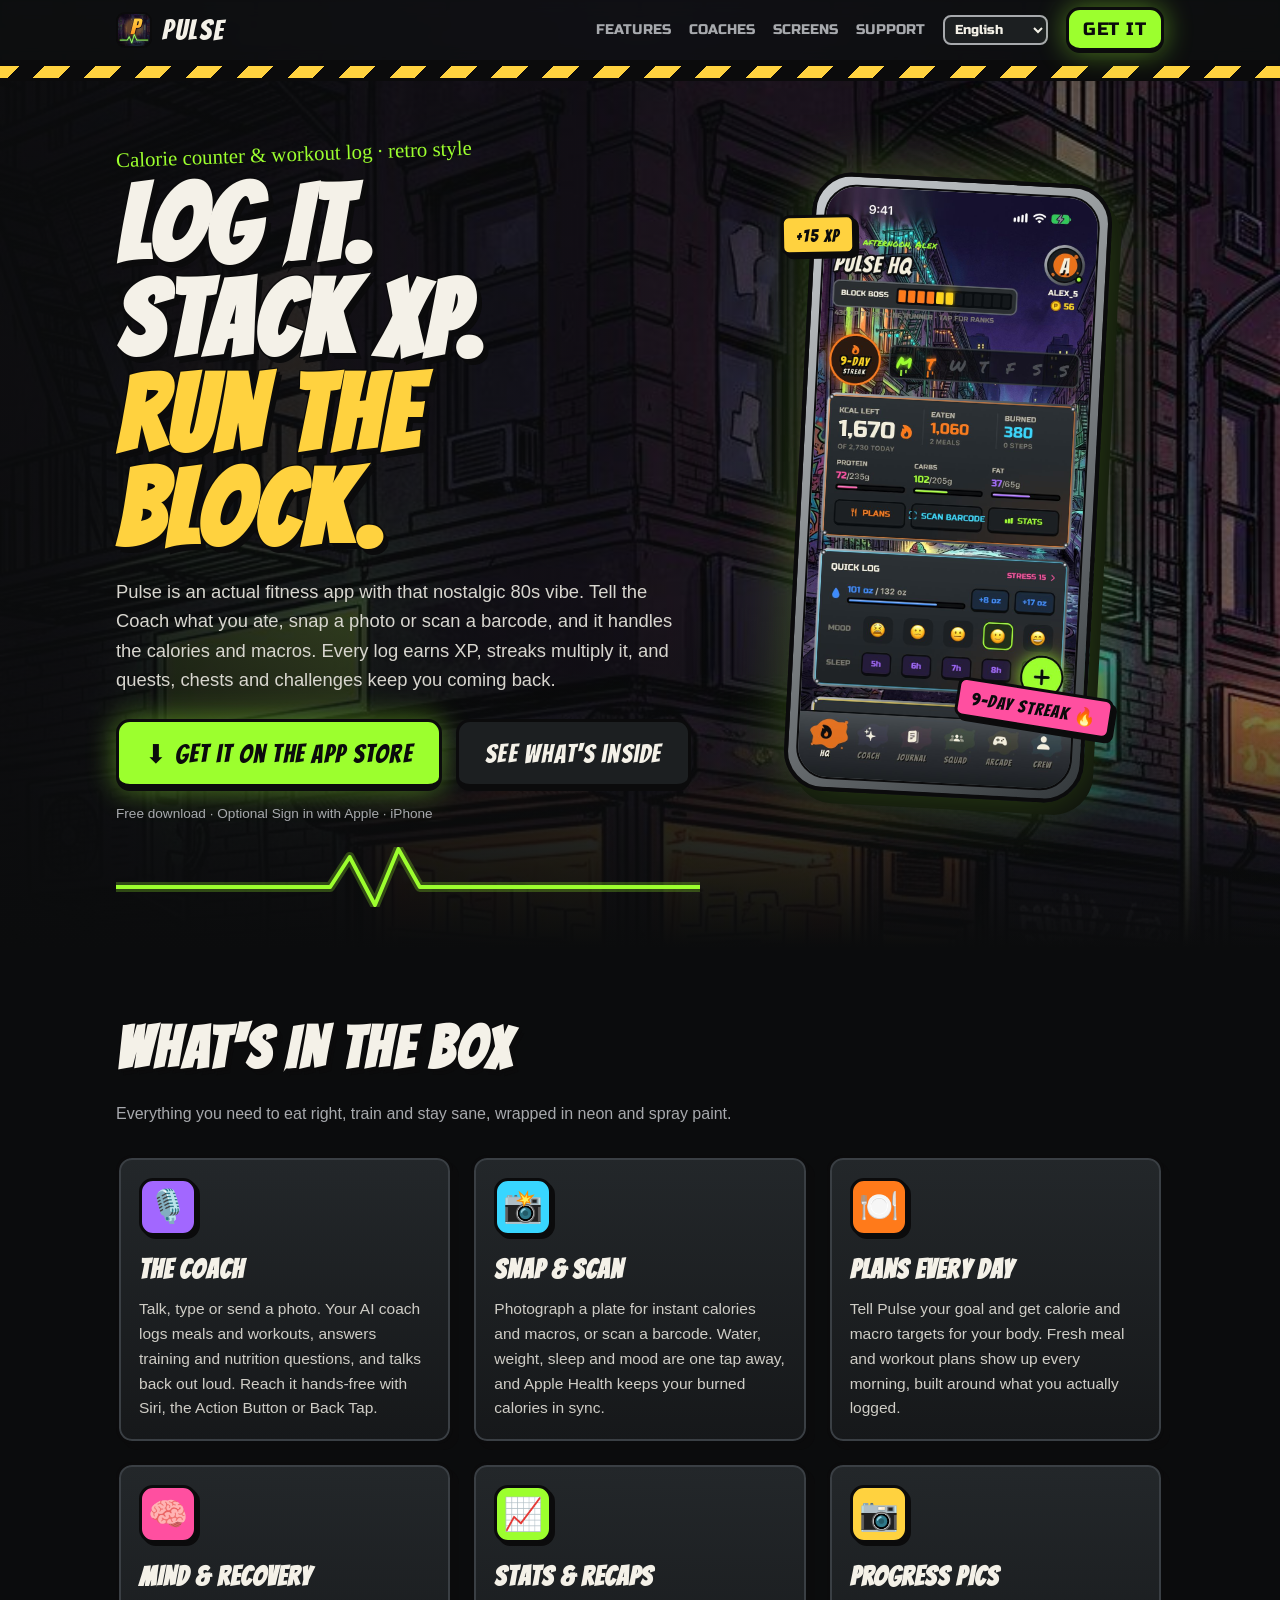
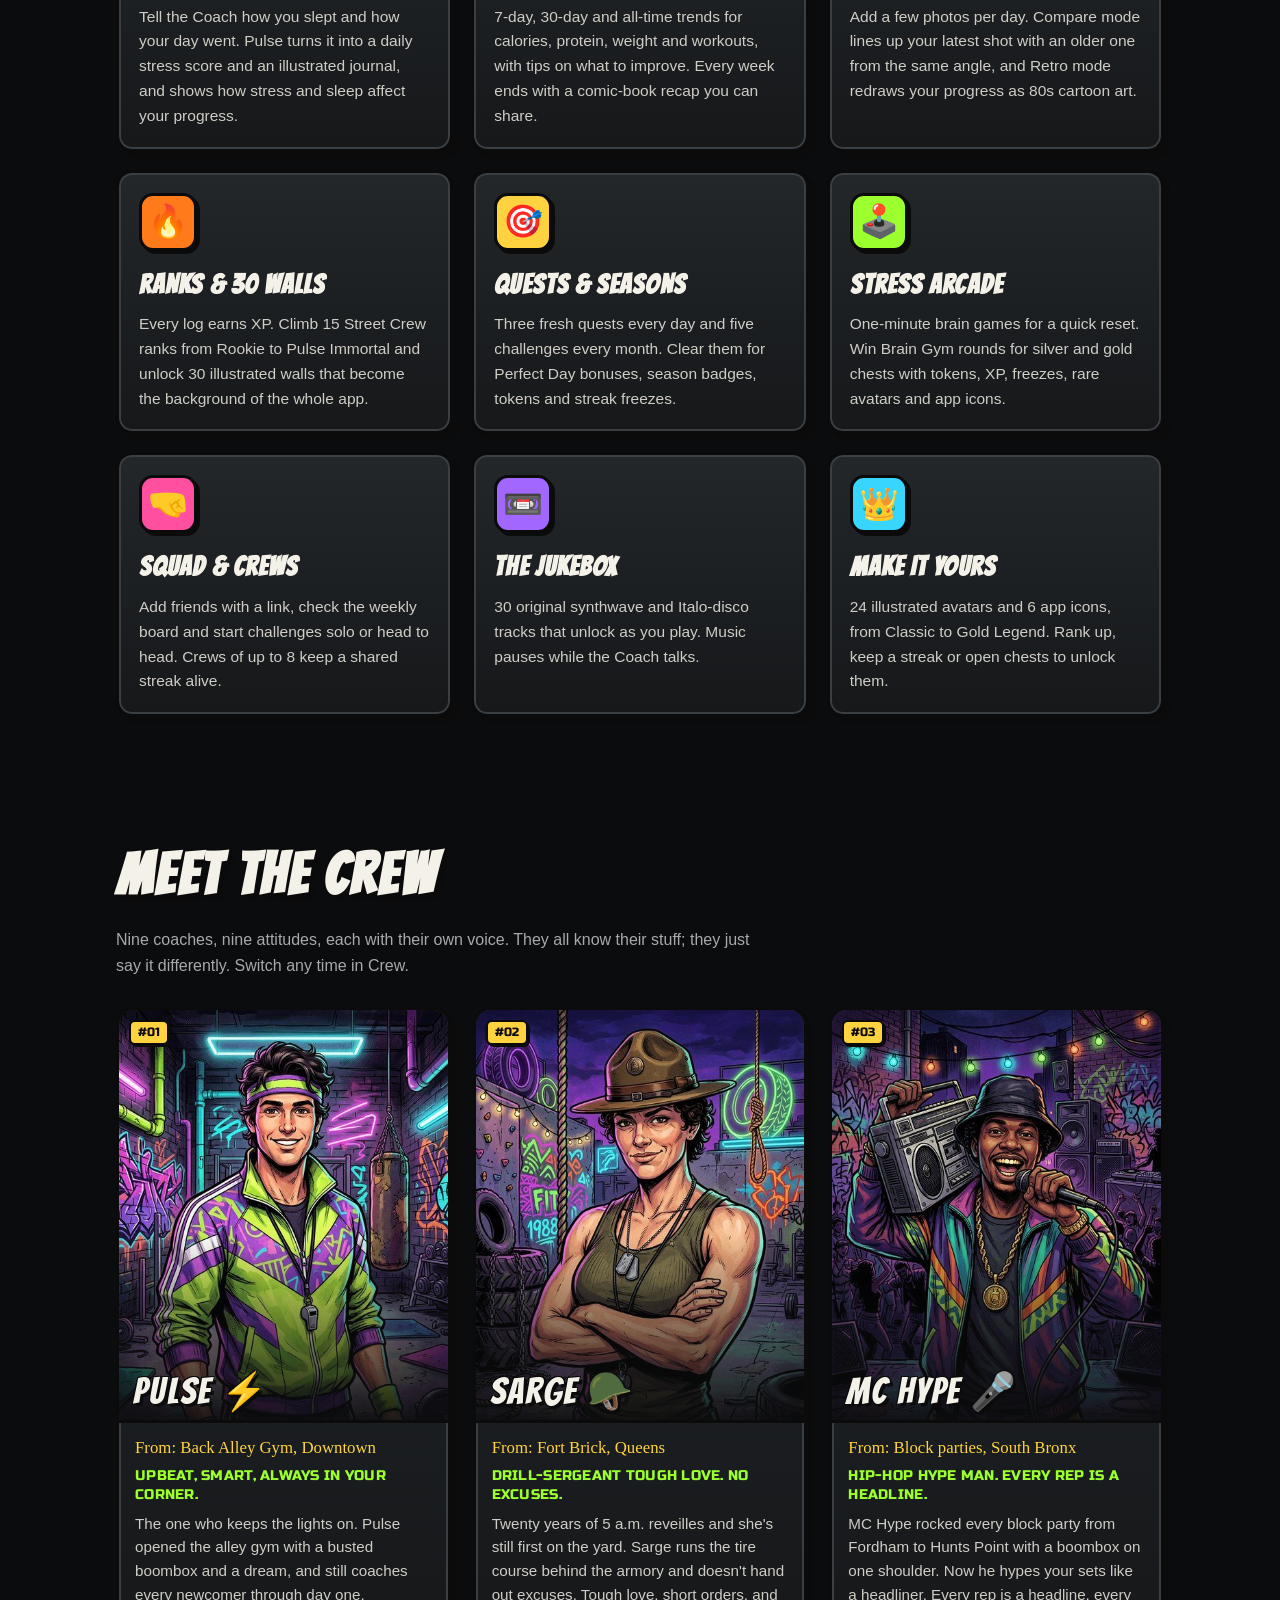
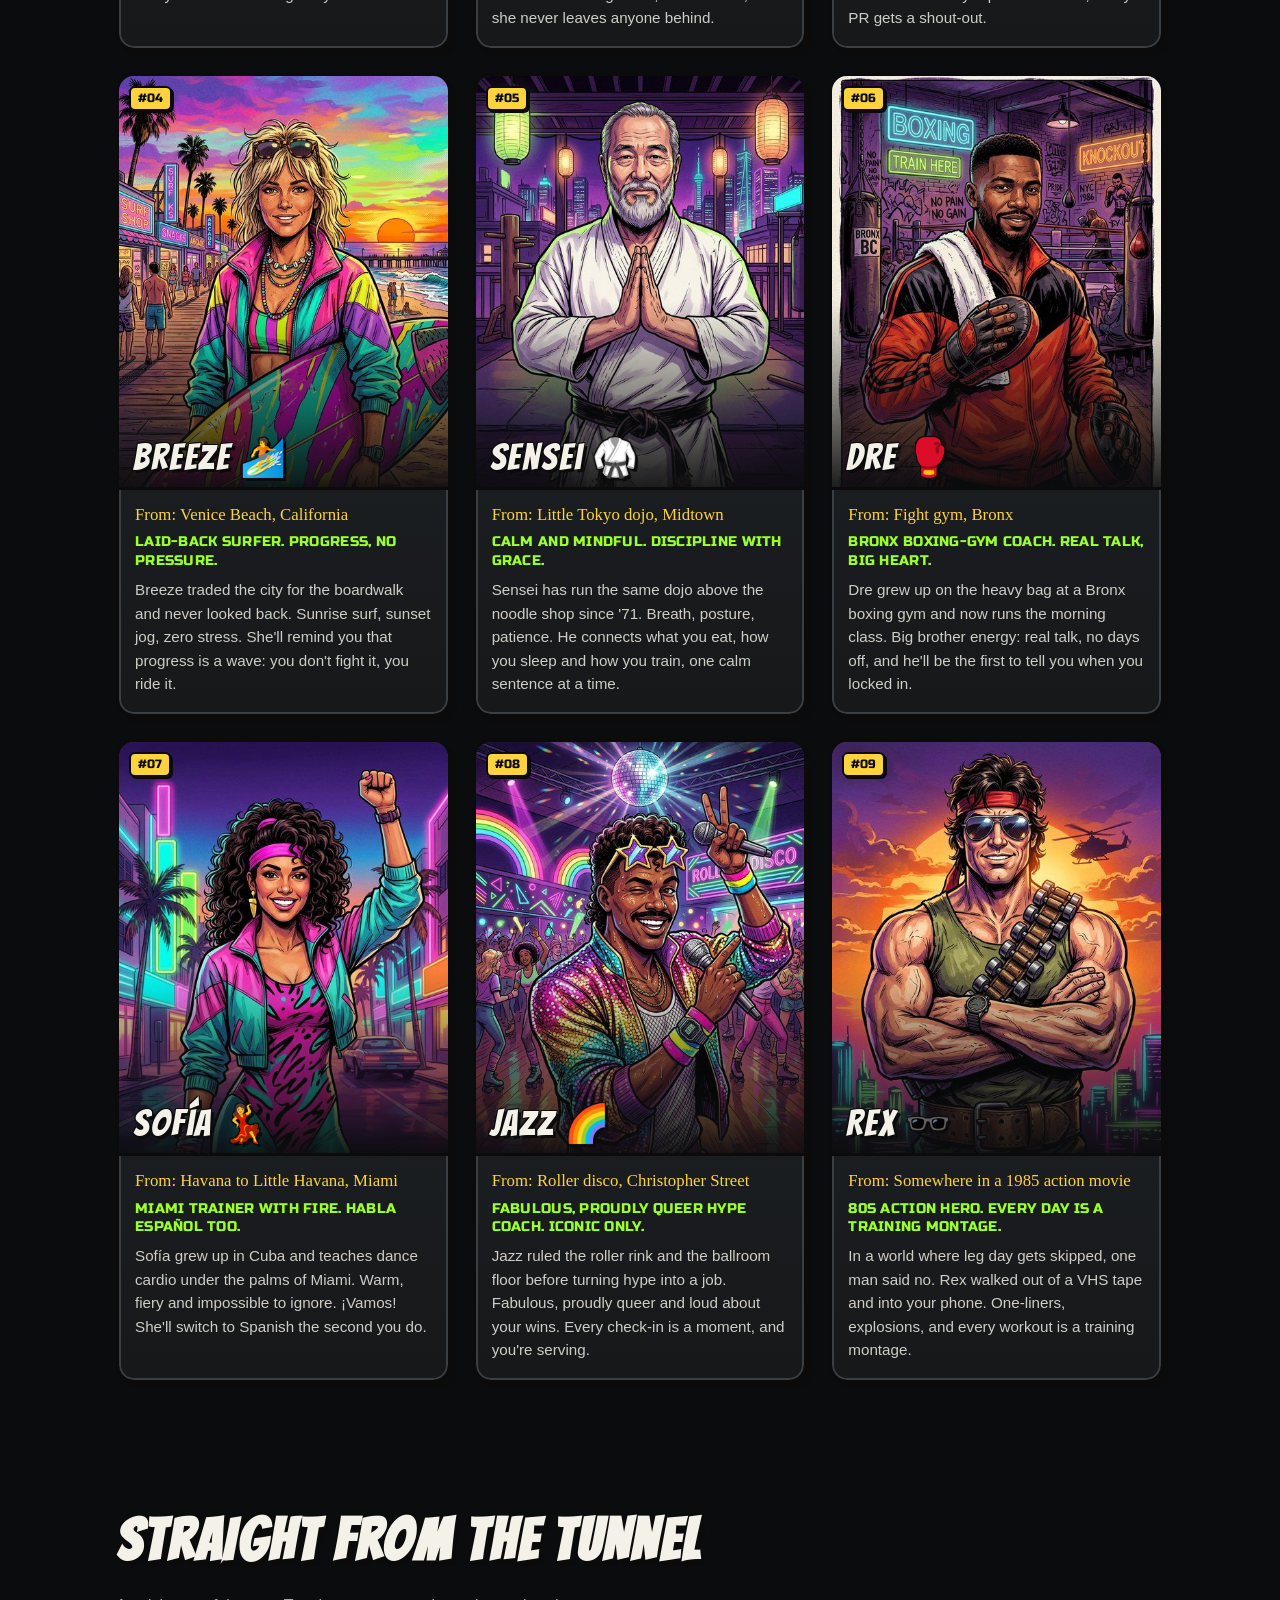
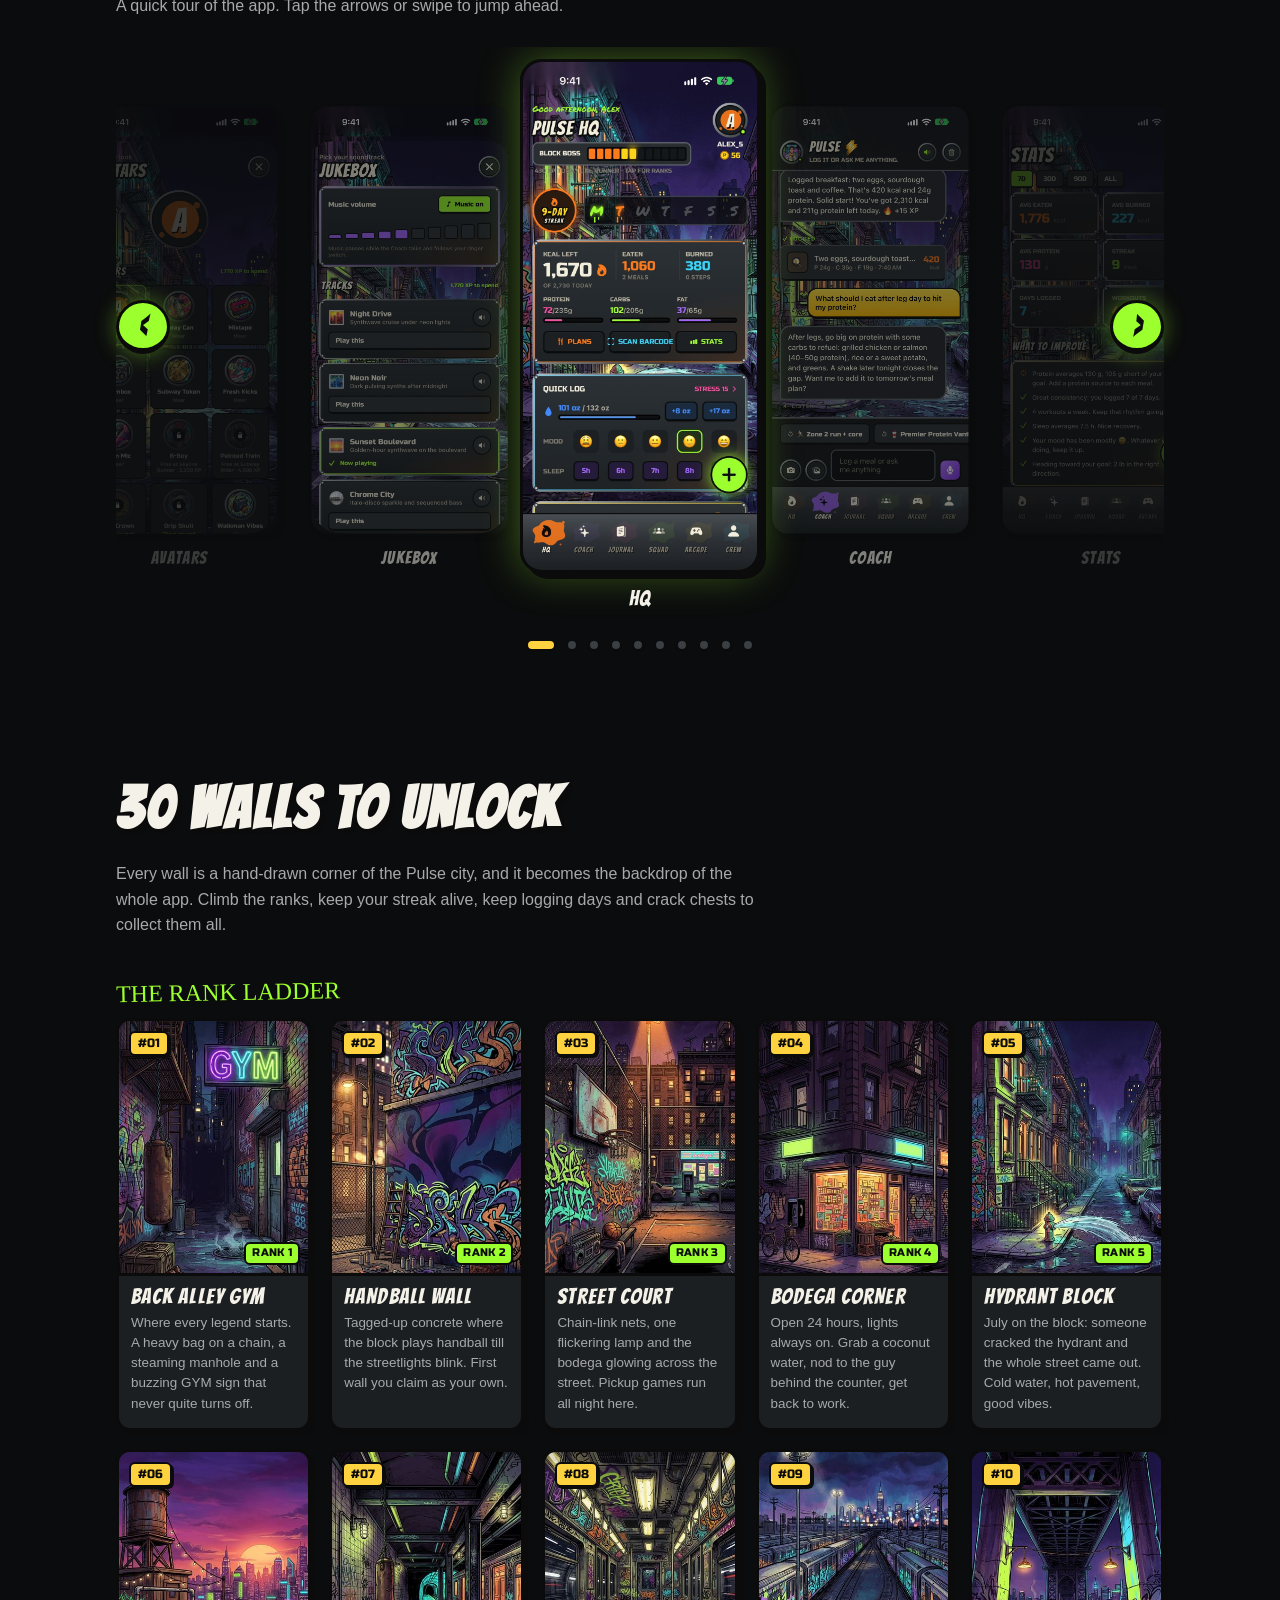
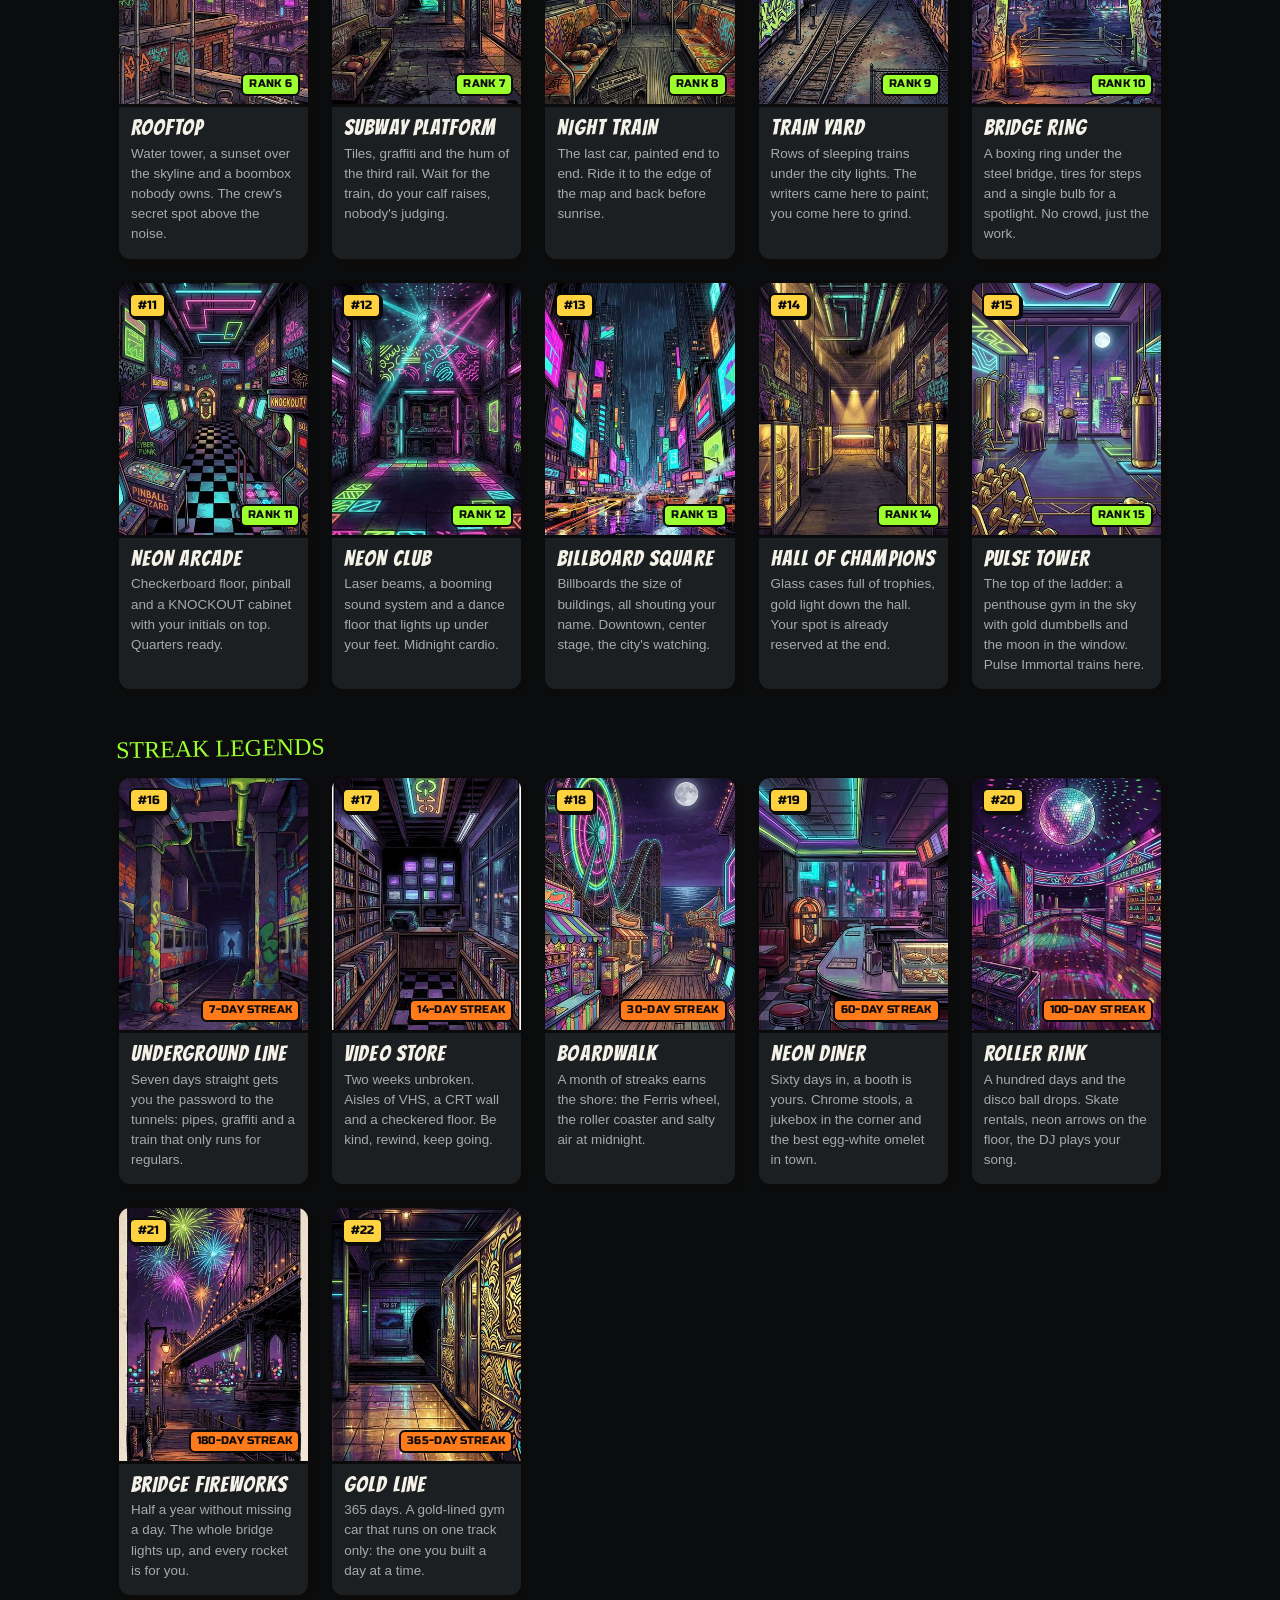
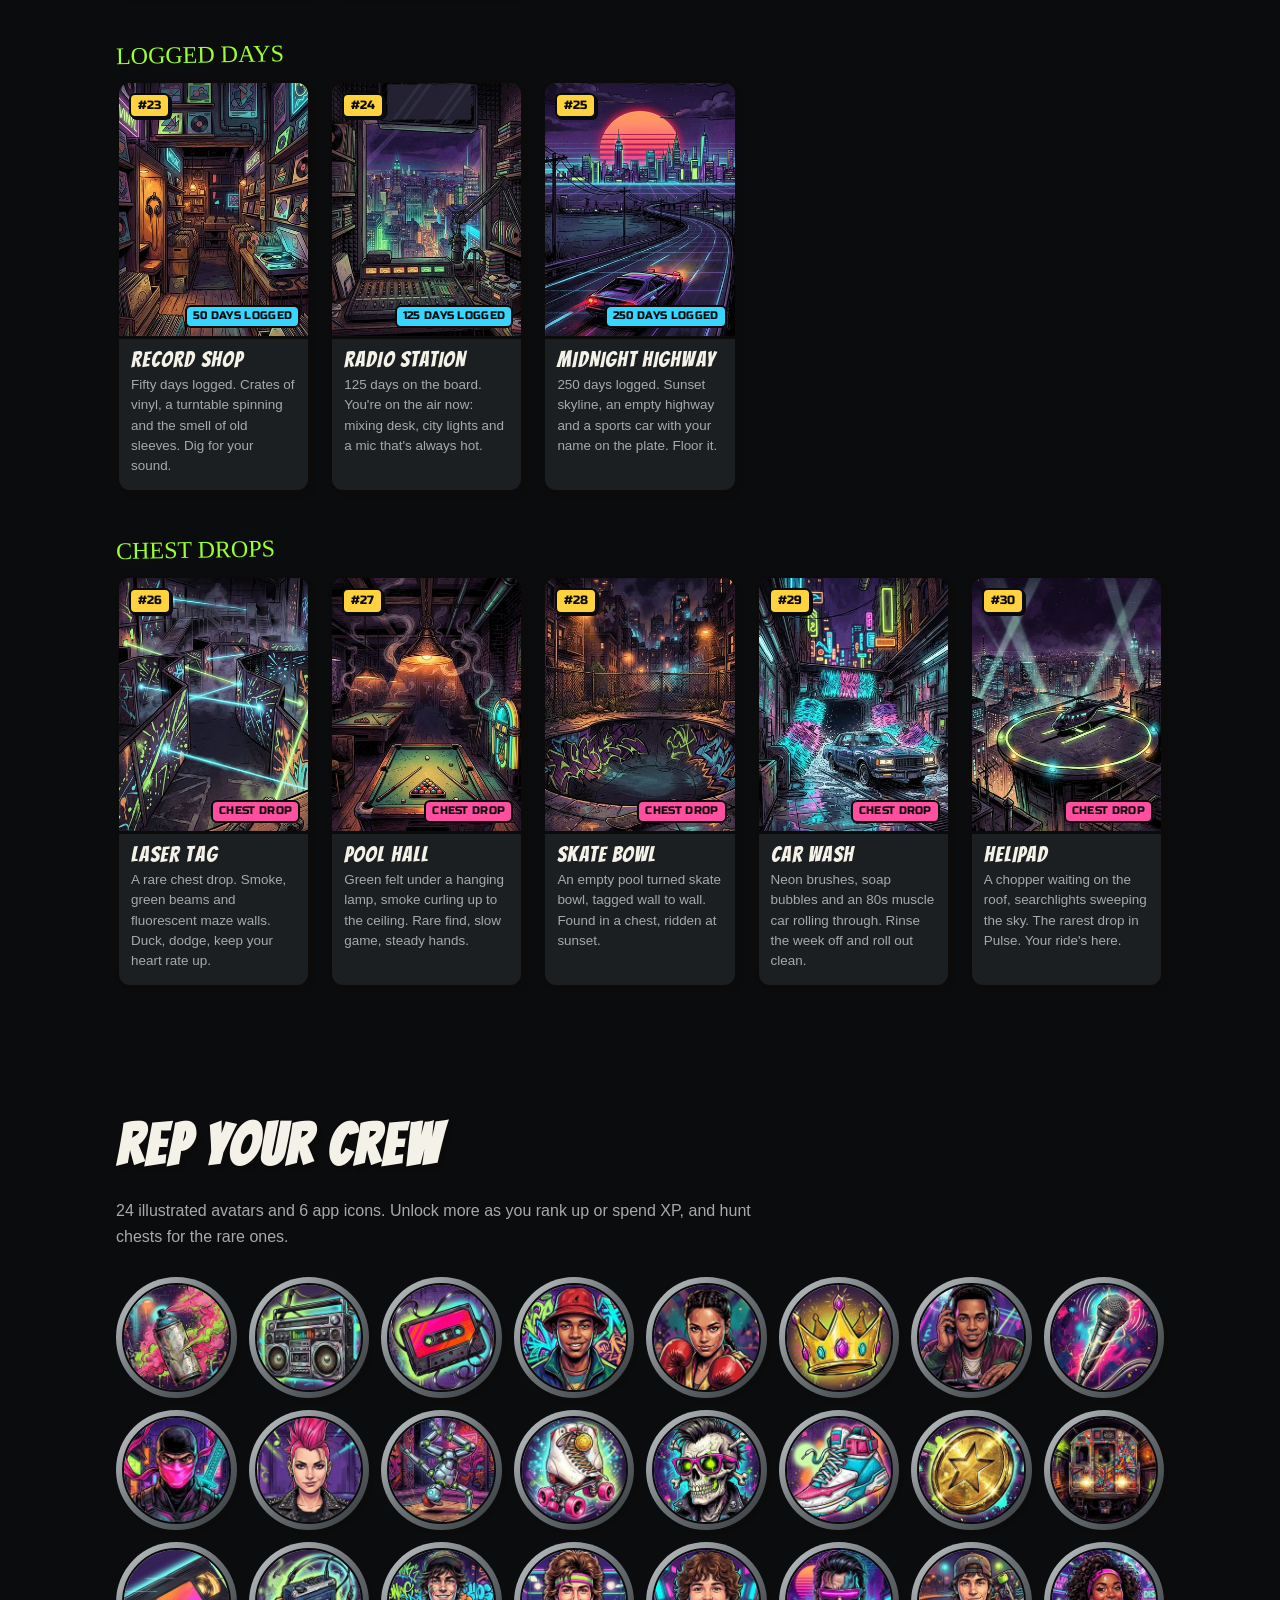
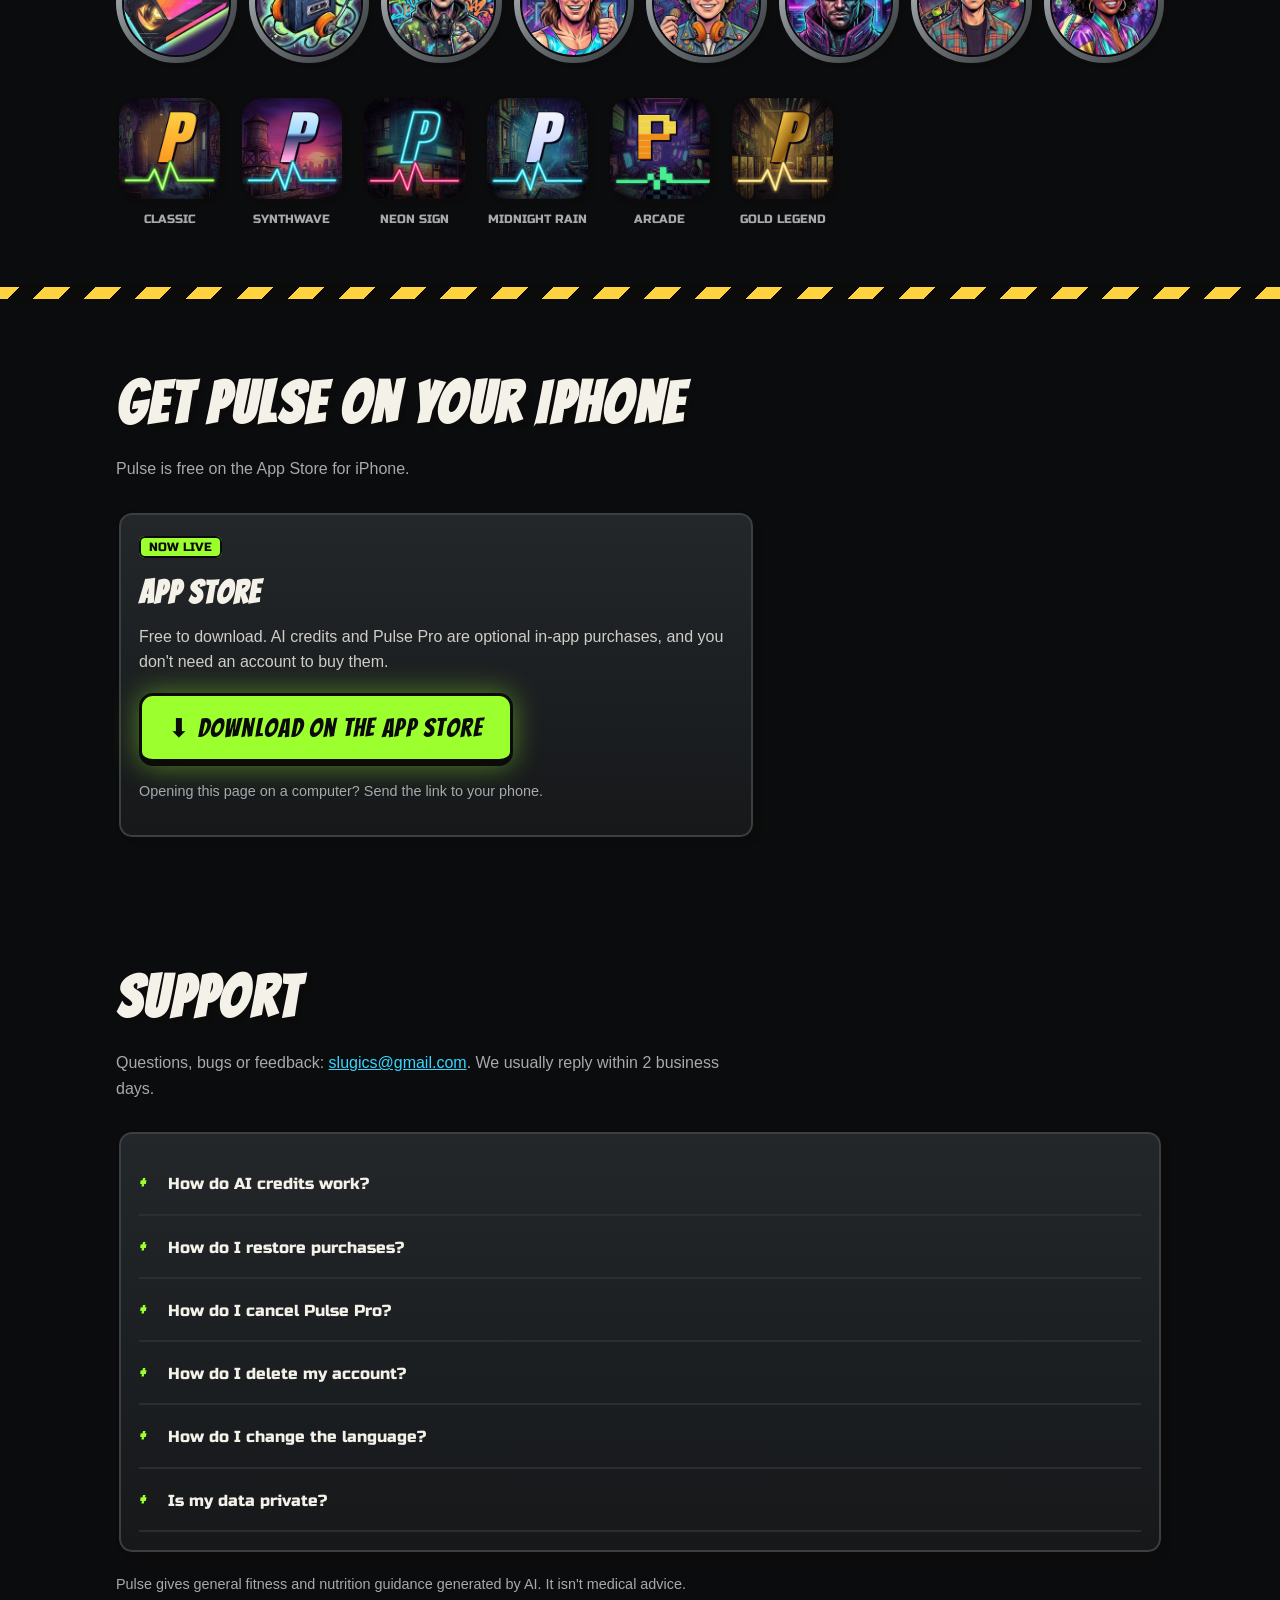
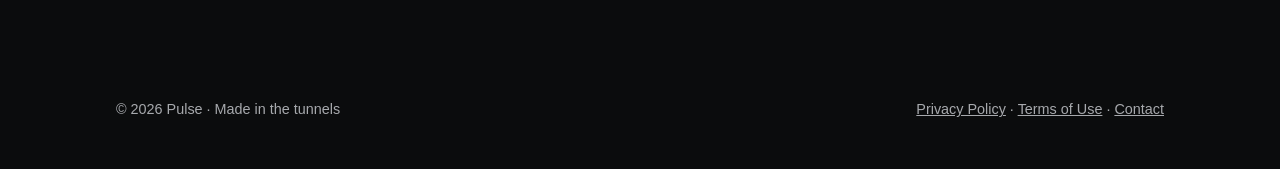
==== commit 22f8c0e7: "Install section: App Store only Drops the TestFlight beta and .ipa download cards now that Pulse is " ====
--- a/index.html
+++ b/index.html
@@ -15,7 +15,7 @@
 <link rel="preconnect" href="https://fonts.googleapis.com">
 <link rel="preconnect" href="https://fonts.gstatic.com" crossorigin>
 <link href="https://fonts.googleapis.com/css2?family=Bangers&family=Permanent+Marker&family=Russo+One&display=swap" rel="stylesheet">
-<link rel="stylesheet" href="style.css?v=6">
+<link rel="stylesheet" href="style.css?v=7">
 </head>
 <body>
 
@@ -453,33 +453,14 @@
 <section id="install">
   <div class="wrap">
     <h2 class="section-title outline" data-i18n="install.title">GET PULSE ON YOUR IPHONE</h2>
-    <p class="section-sub" data-i18n="install.sub2">Pulse is free on the App Store for iPhone. Want new features before everyone else? Join the beta on TestFlight.</p>
-    <div class="install">
+    <p class="section-sub" data-i18n="install.sub3">Pulse is free on the App Store for iPhone.</p>
+    <div class="install solo">
       <div class="panel">
         <span class="badge" data-i18n="badge.live">Now live</span>
         <h3 data-i18n="store.t">APP STORE</h3>
         <p style="margin:0 0 18px;color:#cfcdc6" data-i18n="store.p3">Free to download. AI credits and Pulse Pro are optional in-app purchases, and you don't need an account to buy them.</p>
         <a class="btn" href="https://apps.apple.com/app/id6824666479" data-i18n="store.btn">⬇ Download on the App Store</a>
         <p class="dim" style="margin-top:14px" data-i18n="beta.note">Opening this page on a computer? Send the link to your phone.</p>
-      </div>
-      <div class="side">
-        <div class="panel">
-          <span class="badge soon" data-i18n="badge.early">Early access</span>
-          <h3 data-i18n="beta.t">JOIN THE BETA</h3>
-          <ol>
-            <li data-i18n-html="beta.1">Install <a href="https://apps.apple.com/app/testflight/id899247664">TestFlight</a> from the App Store.</li>
-            <li data-i18n-html="beta.2">On your iPhone, tap <strong>Join the beta</strong> below, then <strong>Accept</strong>.</li>
-            <li data-i18n-html="beta.3">Tap <strong>Install</strong>. Pulse lands on your home screen and updates automatically.</li>
-          </ol>
-          <a class="btn alt" href="https://testflight.apple.com/join/YmezgdX3" data-i18n="beta.btn">⬇ Join the beta</a>
-        </div>
-        <div class="panel">
-          <span class="badge adv" data-i18n="badge.adv">Advanced</span>
-          <h3 data-i18n="ipa.t">DOWNLOAD THE .IPA</h3>
-          <p style="margin:0 0 14px;color:#cfcdc6" data-i18n="ipa.p">The latest build is on GitHub. iPhones only install apps from the App Store or TestFlight, so you need a sideloading tool like AltStore or Sideloadly to re-sign it with your own Apple ID.</p>
-          <a class="btn ghost" href="https://github.com/sslugic/pulse/releases/latest/download/Pulse.ipa">⬇ Pulse.ipa</a>
-          <p class="dim" style="margin-top:10px"><a href="https://github.com/sslugic/pulse/releases" data-i18n="ipa.all">All releases</a></p>
-        </div>
       </div>
     </div>
   </div>
@@ -591,6 +572,6 @@
     });
   });
 </script>
-<script src="i18n.js?v=6"></script>
+<script src="i18n.js?v=7"></script>
 </body>
 </html>
--- a/style.css
+++ b/style.css
@@ -221,6 +221,7 @@
 .install .badge.adv { background: var(--violet); }
 .install h3 { font-family: var(--comic); font-size: 2rem; letter-spacing: 0.04em; margin: 10px 0 4px; }
 .install .side { display: grid; gap: 18px; }
+.install.solo { grid-template-columns: minmax(0, 640px); }
 @media (max-width: 860px) { .install { grid-template-columns: 1fr; } }
 
 /* ---------- faq ---------- */
